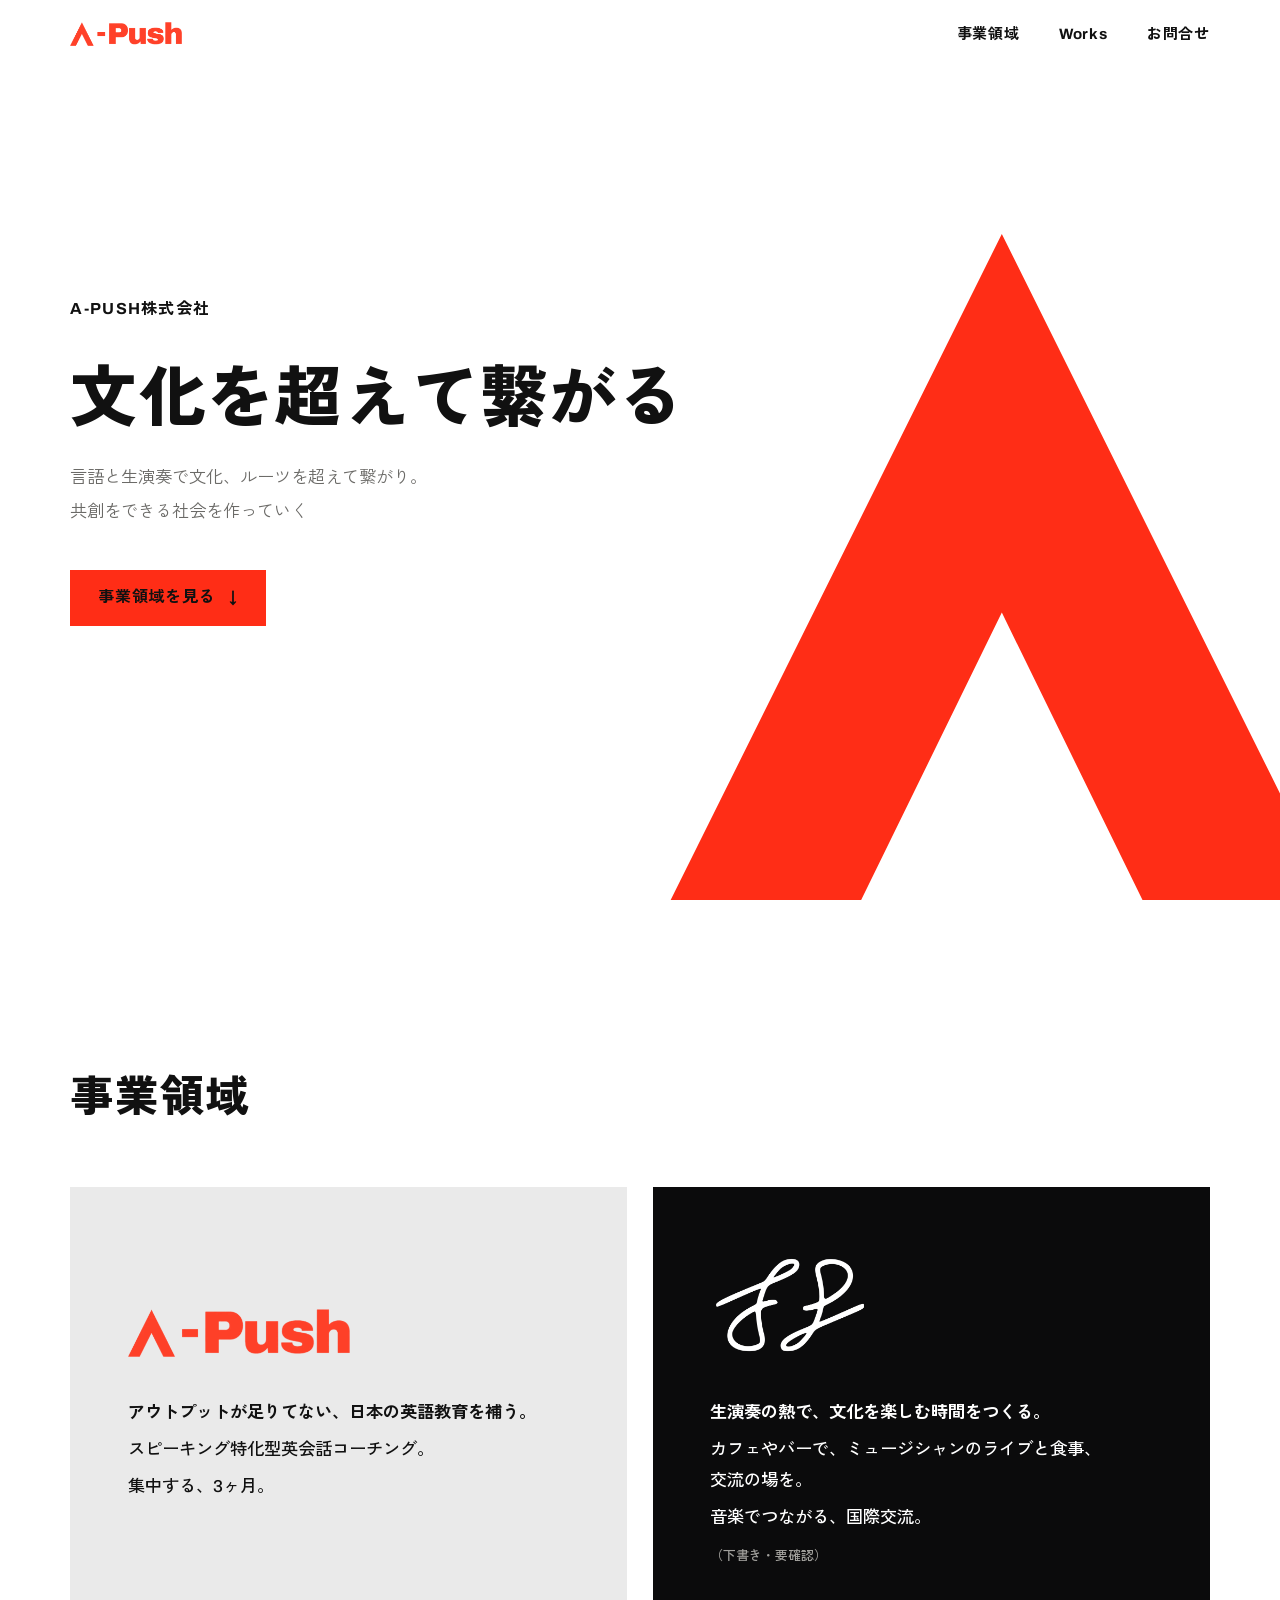
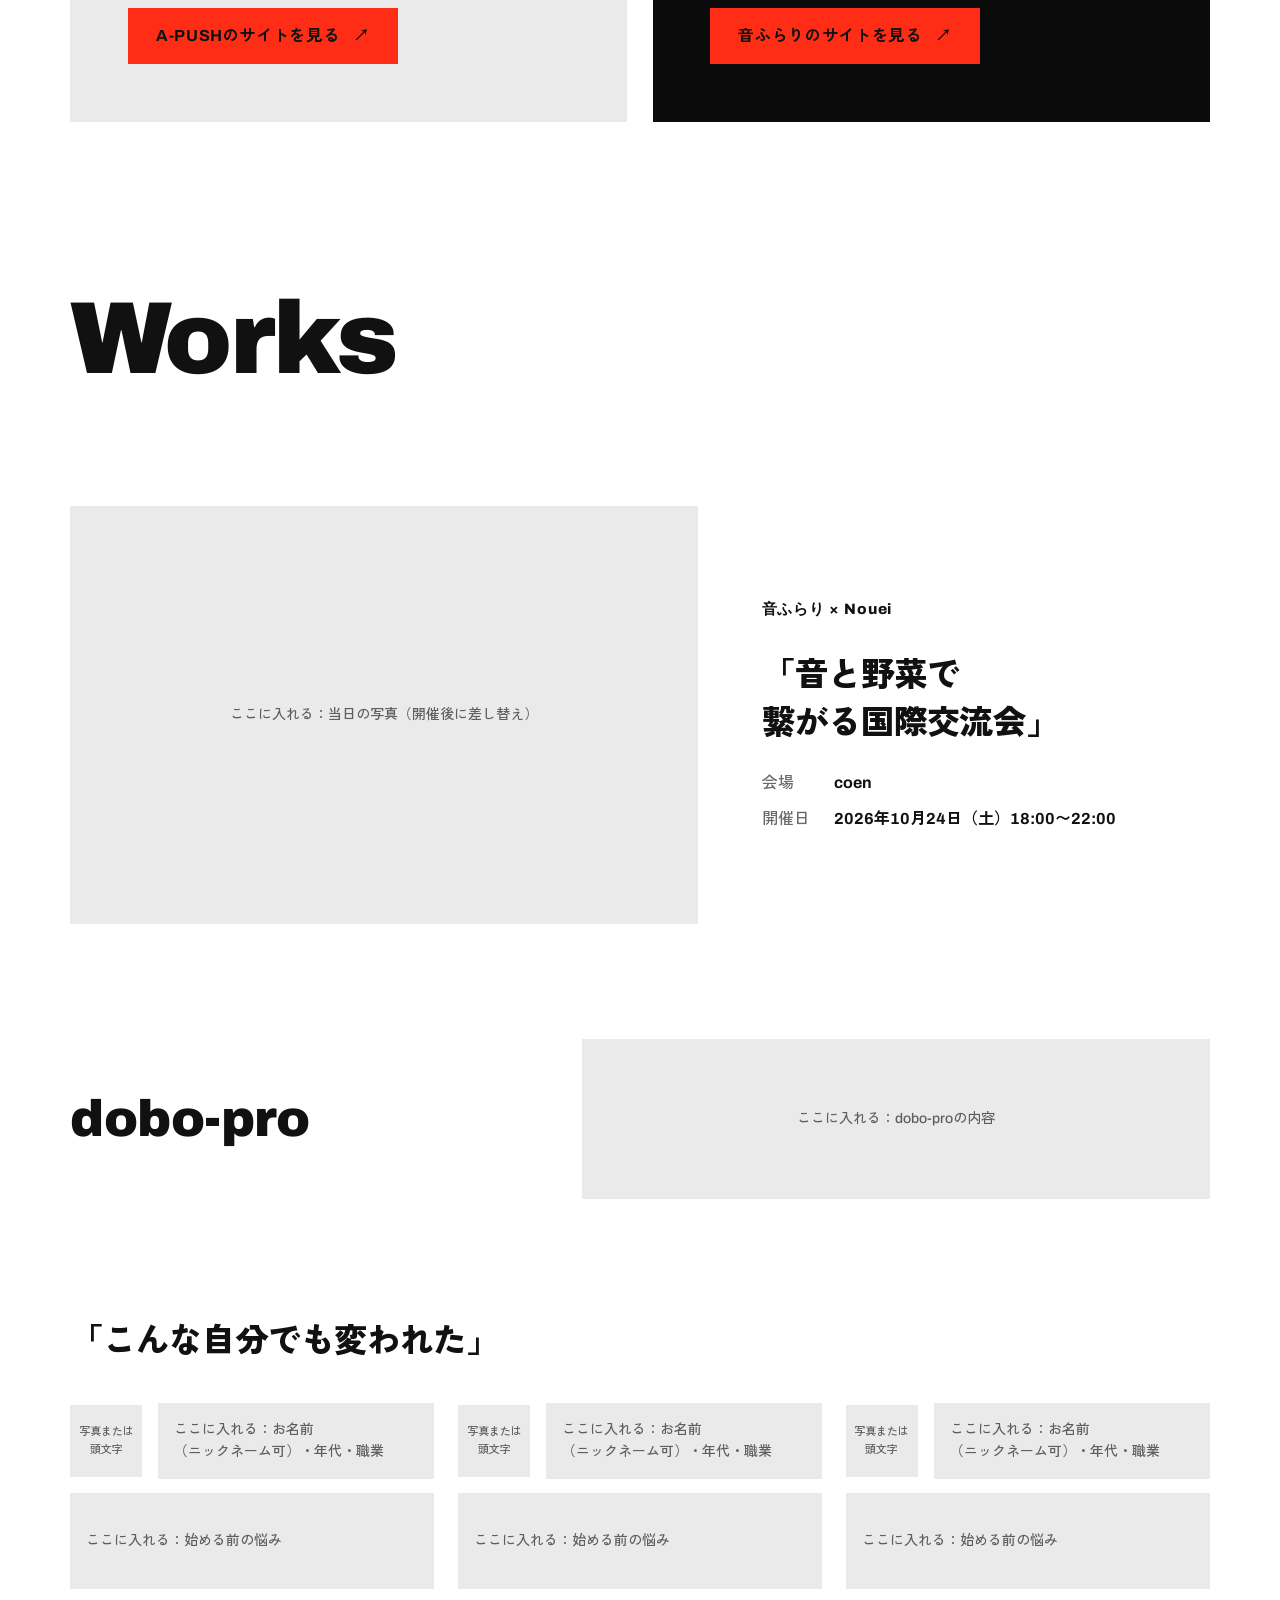
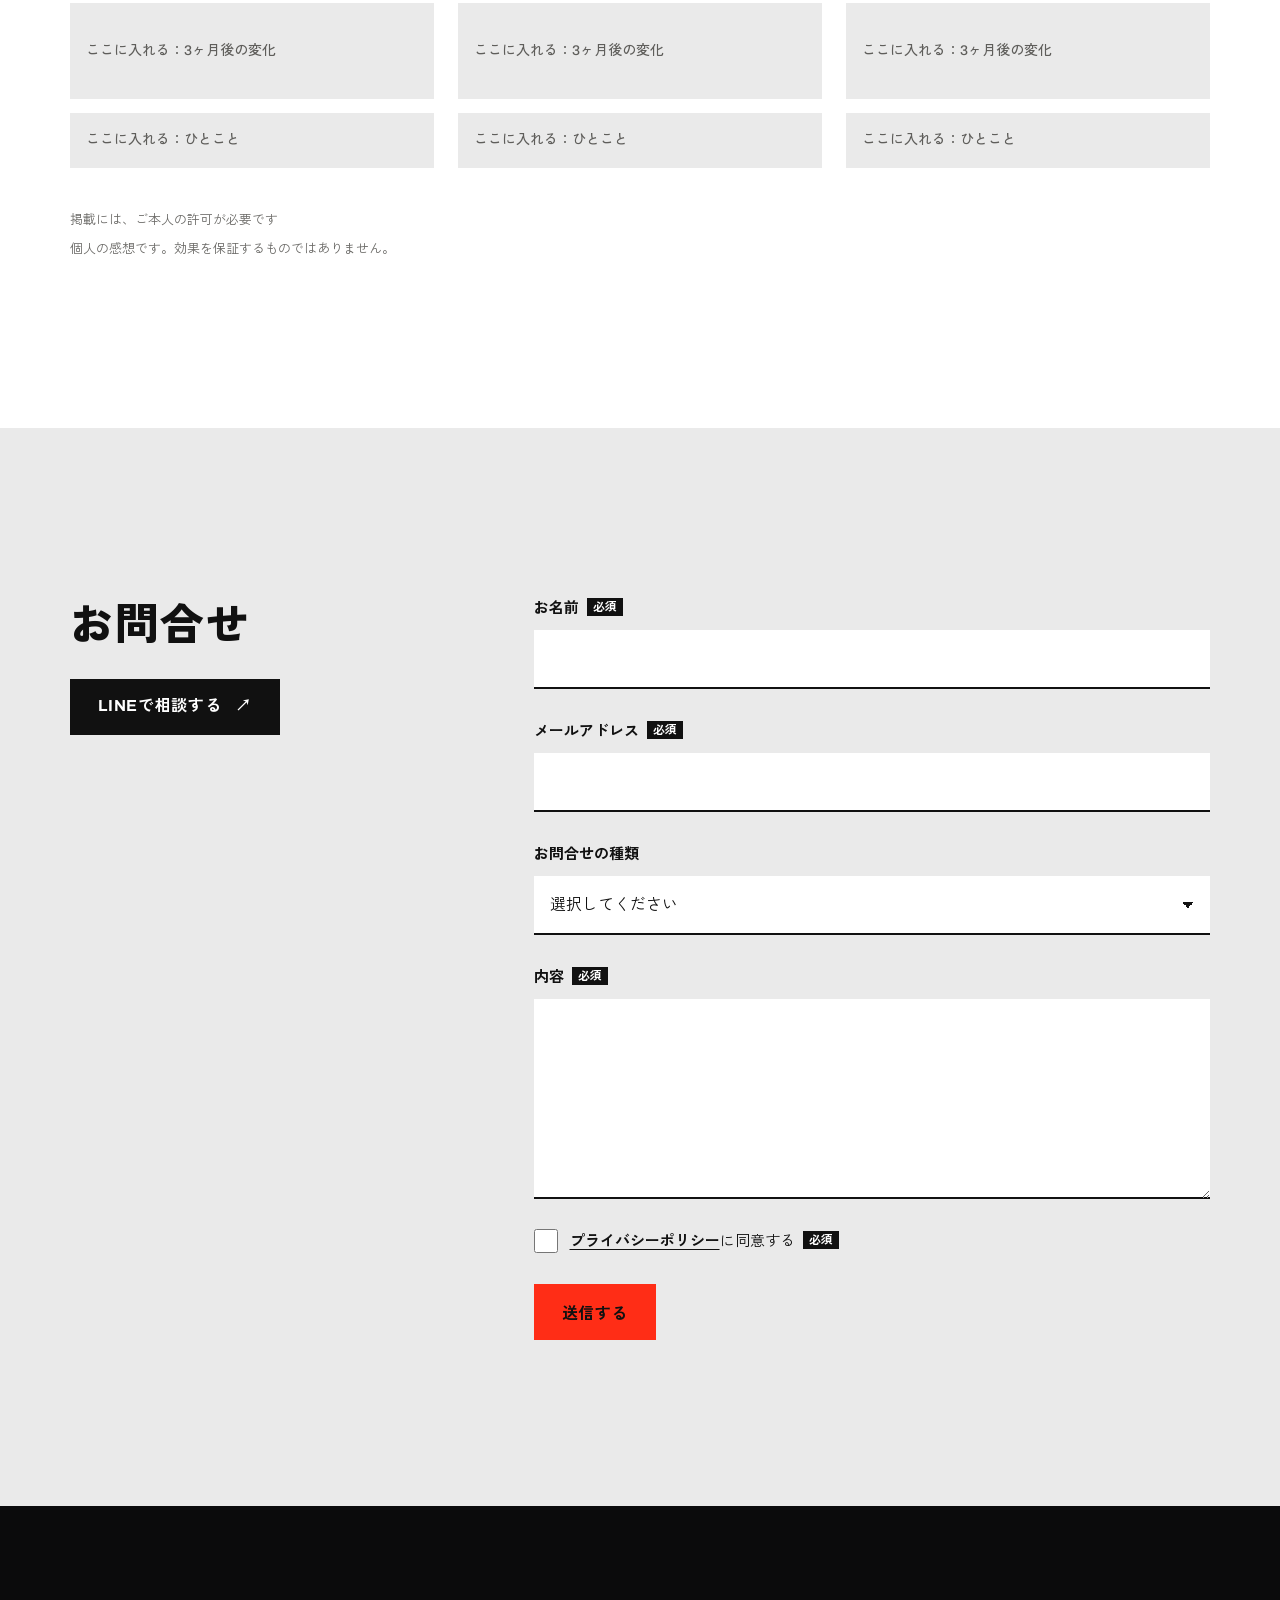
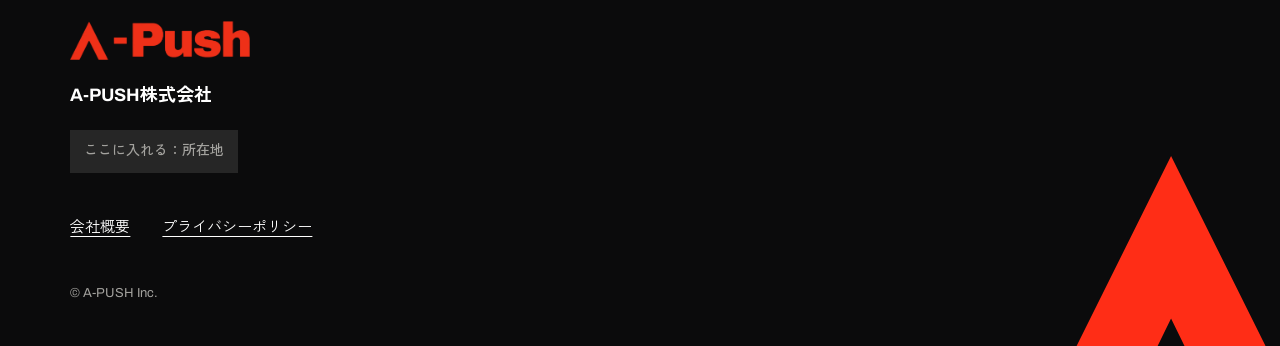
==== index.html @ 16f9ce6a "事業領域を、薄い灰と黒のカード2枚を並べる形に変更 赤地・白文字の版をやめ、白いA-Pushロゴを削除。ロゴ・文章・ボタンの位置を2枚で揃えた。  Co-Authored-By: Claude Opu" ====
<!DOCTYPE html>
<html lang="ja">
<head>
<meta charset="utf-8">
<meta name="viewport" content="width=device-width, initial-scale=1, viewport-fit=cover">
<title>A-PUSH株式会社</title>
<meta name="description" content="A-PUSH株式会社のコーポレートサイト。言語と生演奏で文化、ルーツを超えて繋がり。共創をできる社会を作っていく。スピーキング特化型英会話コーチング「A-PUSH」と「音ふらり」を運営しています。">
<link rel="canonical" href="https://apush.jp/">
<meta property="og:type" content="website">
<meta property="og:url" content="https://apush.jp/">
<meta property="og:site_name" content="A-PUSH株式会社">
<meta property="og:title" content="A-PUSH株式会社 | 文化を超えて繋がる">
<meta property="og:description" content="言語と生演奏で文化、ルーツを超えて繋がり。共創をできる社会を作っていく">
<meta property="og:image" content="https://apush.jp/assets/og-image.png">
<meta property="og:image:width" content="1200">
<meta property="og:image:height" content="630">
<meta property="og:locale" content="ja_JP">
<meta name="twitter:card" content="summary_large_image">
<link rel="icon" href="assets/favicon.svg" type="image/svg+xml">
<script>
const CONFIG = {
  FORM_ENDPOINT: "",               // フォームの送信先。空の間はメールアプリで送る方式に自動で切り替える
  FALLBACK_EMAIL: "english@apush.jp",
  LINE_URL: "https://lin.ee/Wxep7BH",
  PRIVACY_URL: "https://lp.apush.jp/privacy.html",
  COMPANY_URL: "https://lp.apush.jp/company.html",
  SHOW_DRAFT: true,                // true：未確定の枠を表示（確認用）／false：未記入の枠を隠す（公開用）
};

/* 生徒の体験記。name と after を入れると、その枠が実際のカードとして表示される。
   photo は画像のパス（例 "assets/voice-1.jpg"）。無ければ initial（頭文字）を表示する。
   掲載には、ご本人の許可が必要。 */
const TESTIMONIALS = [
  { photo: "", initial: "", name: "", age: "", job: "", before: "", after: "", comment: "" },
  { photo: "", initial: "", name: "", age: "", job: "", before: "", after: "", comment: "" },
  { photo: "", initial: "", name: "", age: "", job: "", before: "", after: "", comment: "" },
];

/* SHOW_DRAFT を最初の描画より前に反映する */
document.documentElement.dataset.showDraft = String(CONFIG.SHOW_DRAFT);
</script>
<link rel="preconnect" href="https://fonts.googleapis.com">
<link rel="preconnect" href="https://fonts.gstatic.com" crossorigin>
<link rel="stylesheet" href="https://fonts.googleapis.com/css2?family=Archivo:wght@500;700;800;900&family=Zen+Kaku+Gothic+New:wght@400;500;700;900&display=swap">
<style>
/* 幾何学的な赤：白と黒が主役、赤は強調だけ。面だけで構成（影・グラデーション・縁取りなし）。角はすべて直角 */
:root {
  --red: #FF2D16;
  --ink: #111111;
  --ink-deep: #0B0B0C;
  --paper: #FFFFFF;
  --mist: #EAEAEA;
  --muted: #6B6A67;        /* 白・薄い灰の地の本文 */
  --muted-large: #787774;  /* 24px以上と飾りだけ */
  --muted-on-mist: #5F5E5B; /* 薄い灰の地の上の灰（#6B6A67 は 4.4996:1 で基準未満のため） */
  --muted-dark: #A3A29E;   /* 黒地の本文の灰 */
  --panel-dark: #262626;   /* 黒地の上の未確定枠 */
  --error: #C4200C;        /* エラー文字（赤系、白地・薄い灰の地で4.5:1以上） */
  --font-latin: "Archivo", "Helvetica Neue", Arial, sans-serif;
  --font-ja: "Zen Kaku Gothic New", "Hiragino Sans", "Yu Gothic", sans-serif;
  --font: "Archivo", "Zen Kaku Gothic New", "Hiragino Sans", "Yu Gothic", sans-serif;
  --gutter: clamp(20px, 5.5vw, 80px);
  --nav-h: 68px;
  --section-y: clamp(96px, 13vw, 176px);
  color-scheme: light;
}
*, *::before, *::after { box-sizing: border-box; }
html { scroll-behavior: smooth; scroll-padding-top: var(--nav-h); }
@media (prefers-reduced-motion: reduce) { html { scroll-behavior: auto; } }
body {
  margin: 0;
  background: var(--paper);
  color: var(--ink);
  font-family: var(--font);
  font-size: 17px;
  line-height: 1.9;
  -webkit-font-smoothing: antialiased;
  overflow-x: clip;
  word-break: auto-phrase; /* 日本語を文節で改行（対応ブラウザのみ） */
}
img { max-width: 100%; height: auto; display: block; }
[hidden] { display: none !important; }
a { color: inherit; }
h1, h2, h3, p, ul, dl, dd, figure { margin: 0; }
:focus-visible { outline: 3px solid var(--ink); outline-offset: 3px; }
.on-dark :focus-visible { outline-color: var(--paper); }
.skip { position: absolute; left: -9999px; top: 0; }
.skip:focus { left: 16px; top: 16px; z-index: 100; background: var(--paper); padding: 8px 14px; }
.nw { display: inline-block; }
.sr-only { position: absolute; width: 1px; height: 1px; overflow: hidden; clip: rect(0 0 0 0); white-space: nowrap; }

/* 未確定の枠 */
.ph {
  display: flex; align-items: center; justify-content: center; text-align: center;
  background: var(--mist); color: var(--muted-on-mist);
  font-size: 14px; font-weight: 500; line-height: 1.6; padding: 16px;
}
.draft-note { font-size: 13px; font-weight: 500; color: var(--muted); }
.on-dark .draft-note { color: var(--muted-dark); }
html:not([data-show-draft="true"]) [data-draft="empty"],
html:not([data-show-draft="true"]) .draft-note,
html:not([data-show-draft="true"]) [data-draft-only] { display: none !important; }

/* ボタン */
.btn {
  display: inline-flex; align-items: center; gap: 14px;
  min-height: 56px; padding: 0 28px;
  background: var(--red); color: var(--ink);
  font-family: var(--font); font-weight: 700; font-size: 16px; letter-spacing: .04em;
  text-decoration: none; white-space: nowrap;
  border: 0; border-radius: 0; cursor: pointer;
  transition: transform .2s ease;
}
.btn:active { transform: translateY(1px); }
.btn:disabled { cursor: progress; }
.btn--ink { background: var(--ink); color: var(--paper); }
.btn__arrow { font-family: var(--font-latin); font-weight: 800; }

/* ナビ */
.nav {
  position: fixed; inset: 0 0 auto 0; z-index: 50;
  padding-top: env(safe-area-inset-top, 0px);
  background: var(--paper);
}
.nav__inner {
  height: var(--nav-h);
  display: flex; align-items: center; justify-content: space-between;
  padding-inline: var(--gutter);
}
.nav__logo img { width: 112px; }
.nav__links { display: flex; gap: 40px; list-style: none; margin: 0; padding: 0; }
.nav__links a {
  text-decoration: none; font-weight: 700; font-size: 15px; letter-spacing: .04em;
  padding-block: 8px;
}
.nav__links a:hover { text-decoration: underline; text-decoration-thickness: 2px; text-underline-offset: 6px; }
.nav__toggle {
  display: none; width: 48px; height: 48px; margin-right: -12px;
  background: none; border: 0; cursor: pointer; color: var(--ink);
}
.nav__toggle span, .nav__toggle span::before, .nav__toggle span::after {
  display: block; width: 24px; height: 2px; background: currentColor; margin-inline: auto; position: relative;
}
.nav__toggle span::before, .nav__toggle span::after { content: ""; position: absolute; left: 0; }
.nav__toggle span::before { top: -7px; }
.nav__toggle span::after { top: 7px; }
.nav__toggle[aria-expanded="true"] span { background: transparent; }
.nav__toggle[aria-expanded="true"] span::before { top: 0; transform: rotate(45deg); }
.nav__toggle[aria-expanded="true"] span::after { top: 0; transform: rotate(-45deg); }

@media (max-width: 767px) {
  .nav__toggle { display: block; }
  .nav__menu {
    position: fixed; inset: calc(var(--nav-h) + env(safe-area-inset-top, 0px)) 0 auto 0;
    background: var(--paper); padding: 16px var(--gutter) 40px;
  }
  .nav__menu[hidden] { display: none; }
  .nav__links { flex-direction: column; gap: 4px; }
  .nav__links a { display: block; font-size: 22px; padding-block: 12px; }
}
@media (min-width: 768px) { .nav__menu[hidden] { display: block !important; } }

/* Hero */
.hero {
  position: relative; overflow: hidden;
  min-height: 100dvh;
  display: flex; align-items: center;
  padding: calc(var(--nav-h) + 48px) var(--gutter) 96px;
}
.hero__a {
  position: absolute; z-index: 0; fill: var(--red);
  height: min(88dvh, 820px); width: auto;
  right: -9vw; bottom: -14dvh;
}
.hero__body { position: relative; z-index: 1; max-width: 640px; display: grid; gap: 28px; justify-items: start; }
.hero__kicker { font-weight: 700; font-size: 16px; letter-spacing: .08em; }
.hero__title {
  font-family: var(--font-ja); font-weight: 900;
  font-size: clamp(44px, 5.2vw, 76px); line-height: 1.2; letter-spacing: .02em;
  text-wrap: balance;
}
.hero__lead { color: var(--muted); font-size: clamp(16px, 1.35vw, 19px); line-height: 2; max-width: 30em; }
.hero .btn { margin-top: 12px; }

@media (max-width: 767px) {
  .hero { align-items: flex-start; padding-top: calc(var(--nav-h) + 56px); }
  .hero__a { height: 46dvh; max-height: 380px; right: -22vw; bottom: -11dvh; }
  .hero__body { gap: 22px; }
  .hero__title { font-size: 46px; }
  .hero__lead { font-size: 15px; }
}

/* 見出し */
.section-title {
  font-family: var(--font-ja); font-weight: 900;
  font-size: clamp(32px, 3.4vw, 48px); line-height: 1.3; letter-spacing: .02em;
}
.section-title--latin { font-family: var(--font-latin); font-weight: 900; font-size: clamp(56px, 8vw, 120px); line-height: 1; letter-spacing: -.02em; }

/* 事業領域：白と黒の対 */
.business { padding: var(--section-y) var(--gutter) 0; }
.business__head { padding-bottom: clamp(40px, 5vw, 64px); }
/* 2枚のカード：薄い灰（A-PUSH）と黒（音ふらり）の対。ロゴ・文章・ボタンの位置を2枚で揃える */
.business__pair { display: grid; grid-template-columns: 1fr 1fr; gap: clamp(16px, 2vw, 28px); }
.biz {
  display: grid; grid-template-rows: auto 1fr auto; gap: 40px; justify-items: start;
  padding: clamp(40px, 4.5vw, 72px);
  min-height: clamp(480px, 40vw, 600px);
  min-width: 0;
}
.biz--light { background: var(--mist); color: var(--ink); }
.biz--dark { background: var(--ink-deep); color: var(--paper); }
.biz__logo { height: 112px; display: flex; align-items: flex-end; }
.biz__logo img { width: auto; }
.biz--light .biz__logo img { height: 48px; }
.biz--dark .biz__logo img { height: 104px; }
.biz__lines { display: grid; gap: 6px; align-content: start; font-size: clamp(17px, 1.35vw, 20px); line-height: 1.8; font-weight: 500; justify-self: stretch; min-width: 0; }
.biz__lines p:first-child { font-weight: 700; }
.biz__note { margin-top: 6px; }

@media (max-width: 767px) {
  .business__pair { grid-template-columns: 1fr; }
  .biz { min-height: 0; gap: 28px; padding: 36px 24px; }
  .biz__logo { height: auto; }
  .biz--light .biz__logo img { height: 38px; }
  .biz--dark .biz__logo img { height: 80px; }
  .biz__lines { font-size: 16px; }
  .biz .btn { width: 100%; justify-content: space-between; padding-inline: 20px; }
}

/* Works */
.works { padding: var(--section-y) var(--gutter); display: grid; gap: clamp(72px, 9vw, 128px); }
.feature { display: grid; grid-template-columns: 7fr 5fr; gap: clamp(32px, 5vw, 80px); align-items: center; }
.feature__photo { aspect-ratio: 3 / 2; width: 100%; max-width: 100%; }
.feature__body { display: grid; gap: 24px; min-width: 0; }
.feature__label { font-family: var(--font-latin); font-weight: 800; font-size: 15px; letter-spacing: .06em; }
.feature__title { font-family: var(--font-ja); font-weight: 900; font-size: clamp(26px, 2.6vw, 38px); line-height: 1.45; text-wrap: balance; }
.meta { display: grid; grid-template-columns: auto 1fr; gap: 6px 24px; font-size: 16px; }
.meta dt { color: var(--muted); font-weight: 500; }
.meta dd { font-weight: 700; font-variant-numeric: tabular-nums; }
html:not([data-show-draft="true"]) .feature { grid-template-columns: 1fr; }

.strip { display: grid; grid-template-columns: 5fr 7fr; gap: clamp(24px, 5vw, 80px); align-items: center; }
.strip__title { font-family: var(--font-latin); font-weight: 900; font-size: clamp(32px, 4vw, 56px); line-height: 1; letter-spacing: -.01em; }
.strip .ph { min-height: 160px; }

.voices { display: grid; gap: 40px; }
.voices__title { font-family: var(--font-ja); font-weight: 900; font-size: clamp(26px, 2.6vw, 38px); line-height: 1.45; }
.voices__grid { display: grid; grid-template-columns: repeat(3, minmax(0, 1fr)); gap: 24px; }
.voice { display: grid; gap: 14px; align-content: start; min-width: 0; }
.voice--real { background: var(--mist); padding: 28px; gap: 18px; }
.voice__who { display: flex; gap: 16px; align-items: center; }
.voice__photo { width: 72px; height: 72px; flex: none; object-fit: cover; }
.voice__initial {
  width: 72px; height: 72px; flex: none; display: grid; place-items: center;
  background: var(--ink); color: var(--paper); font-family: var(--font-latin); font-weight: 900; font-size: 28px;
}
.voice__name { font-weight: 700; line-height: 1.5; }
.voice__meta { font-size: 14px; color: var(--muted-on-mist); }
.voice__h { font-size: 14px; font-weight: 700; }
.voice__p { font-size: 16px; line-height: 1.8; }
.voice__comment { font-weight: 700; font-size: 18px; line-height: 1.7; }
.voice .ph--photo { width: 72px; height: 72px; flex: none; padding: 6px; font-size: 11px; }
.voice .ph--row { justify-content: flex-start; text-align: left; flex: 1; }
.voice .ph--tall { min-height: 96px; }
.voices__notes { display: grid; gap: 4px; font-size: 13px; color: var(--muted); }

@media (max-width: 1023px) {
  .voices__grid { grid-template-columns: 1fr; max-width: 560px; }
}
@media (max-width: 767px) {
  .feature, .strip { grid-template-columns: 1fr; }
  .strip .ph { min-height: 120px; }
}

/* お問合せ */
.contact {
  background: var(--mist);
  padding: var(--section-y) var(--gutter);
  display: grid; grid-template-columns: 4fr 7fr; gap: clamp(40px, 6vw, 112px); align-items: start;
}
.contact__side { display: grid; gap: 28px; justify-items: start; }
.contact__main { min-width: 0; }
.form { display: grid; gap: 28px; max-width: 720px; min-width: 0; }
.field { display: grid; gap: 8px; }
.field > label { font-weight: 700; font-size: 15px; }
.req { font-size: 12px; font-weight: 700; margin-left: 8px; padding: 2px 6px; background: var(--ink); color: var(--paper); vertical-align: 2px; }
.input {
  width: 100%; min-height: 56px; padding: 14px 16px;
  font: inherit; font-size: 16px; color: var(--ink);
  background: var(--paper); border: 0; border-radius: 0;
  box-shadow: inset 0 -2px 0 var(--ink); /* 入力欄の下端の線。入力欄の範囲を3:1以上で示すため */
  appearance: none;
}
textarea.input { min-height: 200px; resize: vertical; line-height: 1.8; }
select.input {
  background-image: linear-gradient(45deg, transparent 50%, var(--ink) 50%), linear-gradient(135deg, var(--ink) 50%, transparent 50%);
  background-position: calc(100% - 22px) 50%, calc(100% - 16px) 50%;
  background-size: 6px 6px; background-repeat: no-repeat; padding-right: 44px;
}
.input:focus-visible { outline: 3px solid var(--ink); outline-offset: 2px; }
.input[aria-invalid="true"] { box-shadow: inset 0 -3px 0 var(--error); }
.err { color: var(--error); font-size: 14px; font-weight: 700; }
.err:empty { display: none; }
.check { display: flex; gap: 12px; align-items: flex-start; font-size: 15px; }
.check input { width: 24px; height: 24px; margin: 2px 0 0; accent-color: var(--ink); flex: none; }
.check a { font-weight: 700; text-underline-offset: 3px; }
.form__actions { display: flex; flex-wrap: wrap; gap: 16px; align-items: center; }
.form-status { font-size: 15px; font-weight: 700; }
.done { background: var(--paper); padding: clamp(28px, 4vw, 48px); display: grid; gap: 14px; }
.done__title { font-family: var(--font-ja); font-weight: 900; font-size: 26px; line-height: 1.4; }
.done p { font-size: 16px; }
.done__mail { font-weight: 700; user-select: all; overflow-wrap: anywhere; }

@media (max-width: 767px) {
  .contact { grid-template-columns: 1fr; }
  .form .btn { width: 100%; justify-content: center; }
}

/* フッター */
.footer {
  position: relative; overflow: hidden;
  background: var(--ink-deep); color: var(--paper);
  padding: clamp(72px, 9vw, 120px) var(--gutter) 40px;
  display: grid; gap: 40px;
}
.footer__a { position: absolute; fill: var(--red); height: 340px; width: auto; right: -60px; bottom: -150px; }
.footer__brand { display: grid; gap: 18px; justify-items: start; position: relative; }
.footer__brand img { width: 180px; }
.footer__name { font-weight: 700; font-size: 18px; }
.footer__addr .ph { background: var(--panel-dark); color: var(--muted-dark); display: inline-flex; padding: 10px 14px; }
.footer__links { display: flex; flex-wrap: wrap; gap: 8px 32px; list-style: none; padding: 0; margin: 0; position: relative; font-size: 15px; }
.footer__links a { text-underline-offset: 4px; }
.footer__copy { color: var(--muted-dark); font-size: 13px; font-family: var(--font-latin); position: relative; }
@media (max-width: 767px) { .footer__a { height: 220px; right: -50px; bottom: -90px; } }

/* スクロールで出る（読み込み時に画面外のものだけ。reduced-motion では動かさない） */
@media (prefers-reduced-motion: no-preference) {
  .reveal { transition: opacity .7s ease, transform .7s cubic-bezier(.16, 1, .3, 1); }
  .reveal.is-waiting { opacity: 0; transform: translateY(24px); }
}
</style>
</head>
<body>
<a class="skip" href="#main">本文へ移動</a>

<header class="nav">
  <div class="nav__inner">
    <a class="nav__logo" href="#top" aria-label="A-PUSH株式会社 トップへ"><img src="assets/apush-logo.png" alt="A-Push" width="862" height="186"></a>
    <button class="nav__toggle" type="button" aria-expanded="false" aria-controls="nav-menu" aria-label="メニューを開く"><span></span></button>
    <nav class="nav__menu" id="nav-menu" aria-label="メイン">
      <ul class="nav__links">
        <li><a href="#business">事業領域</a></li>
        <li><a href="#works">Works</a></li>
        <li><a href="#contact">お問合せ</a></li>
      </ul>
    </nav>
  </div>
</header>

<main id="main">
  <!-- 1. Hero -->
  <section class="hero" id="top" aria-labelledby="hero-title">
    <svg class="hero__a" viewBox="0 0 181 182" aria-hidden="true" focusable="false"><polygon points="0,182 90.5,0 181,182 137,182 90.5,87 44,182"/></svg>
    <div class="hero__body">
      <p class="hero__kicker">A-PUSH株式会社</p>
      <h1 class="hero__title" id="hero-title"><span class="nw">文化を超えて</span><span class="nw">繋がる</span></h1>
      <p class="hero__lead"><span class="nw">言語と生演奏で文化、ルーツを超えて繋がり。</span><span class="nw">共創をできる社会を作っていく</span></p>
      <a class="btn" href="#business">事業領域を見る<span class="btn__arrow" aria-hidden="true">↓</span></a>
    </div>
  </section>

  <!-- 2. 事業領域 -->
  <section class="business" id="business" aria-labelledby="business-title">
    <div class="business__head reveal">
      <h2 class="section-title" id="business-title">事業領域</h2>
    </div>
    <div class="business__pair">
      <article class="biz biz--light" aria-labelledby="biz-apush">
        <h3 class="biz__logo" id="biz-apush"><img src="assets/apush-logo.png" alt="A-PUSH" width="862" height="186"></h3>
        <div class="biz__lines">
          <p>アウトプットが足りてない、日本の英語教育を補う。</p>
          <p>スピーキング特化型英会話コーチング。</p>
          <p>集中する、3ヶ月。</p>
        </div>
        <a class="btn" href="https://lp.apush.jp/" target="_blank" rel="noopener">A-PUSHのサイトを見る<span class="btn__arrow" aria-hidden="true">↗</span><span class="sr-only">（新しいタブで開く）</span></a>
      </article>
      <article class="biz biz--dark on-dark" aria-labelledby="biz-oto">
        <h3 class="biz__logo" id="biz-oto"><img src="assets/otofurari-mark.png" alt="音ふらり" width="1200" height="783"></h3>
        <!-- 説明3行は未確定（下書き）。確定したら下の3行を差し替え、draft-note の行を消す -->
        <div class="biz__lines" data-draft="filled">
          <p>生演奏の熱で、文化を楽しむ時間をつくる。</p>
          <p>カフェやバーで、ミュージシャンのライブと食事、交流の場を。</p>
          <p>音楽でつながる、国際交流。</p>
          <p class="draft-note biz__note">（下書き・要確認）</p>
        </div>
        <a class="btn" href="https://otofurari.apush.jp/" target="_blank" rel="noopener">音ふらりのサイトを見る<span class="btn__arrow" aria-hidden="true">↗</span><span class="sr-only">（新しいタブで開く）</span></a>
      </article>
    </div>
  </section>

  <!-- 3. Works -->
  <section class="works" id="works" aria-labelledby="works-title">
    <h2 class="section-title section-title--latin reveal" id="works-title">Works</h2>

    <!-- 3-1. 音ふらり × Nouei -->
    <article class="feature reveal" aria-labelledby="work-nouei">
      <div class="feature__photo ph" data-draft="empty">ここに入れる：当日の写真（開催後に差し替え）</div>
      <div class="feature__body">
        <p class="feature__label">音ふらり × Nouei</p>
        <h3 class="feature__title" id="work-nouei"><span class="nw">「音と野菜で</span><span class="nw">繋がる国際交流会」</span></h3>
        <dl class="meta">
          <dt>会場</dt><dd>coen</dd>
          <dt>開催日</dt><dd><time datetime="2026-10-24T18:00">2026年10月24日（土）18:00〜22:00</time></dd>
        </dl>
      </div>
    </article>

    <!-- 3-2. dobo-pro（内容は未確定） -->
    <article class="strip reveal" aria-labelledby="work-dobo" data-draft="empty">
      <h3 class="strip__title" id="work-dobo">dobo-pro</h3>
      <div class="ph">ここに入れる：dobo-proの内容</div>
    </article>

    <!-- 3-3. 生徒の体験記（中身は head の TESTIMONIALS 配列から） -->
    <section class="voices reveal" id="voices" aria-labelledby="voices-title">
      <h3 class="voices__title" id="voices-title"><span class="nw">「こんな自分でも</span><span class="nw">変われた」</span></h3>
      <div class="voices__grid" id="voices-grid"></div>
      <div class="voices__notes">
        <p data-draft-only>掲載には、ご本人の許可が必要です</p>
        <p id="voices-disclaimer">個人の感想です。効果を保証するものではありません。</p>
      </div>
    </section>
  </section>

  <!-- 4. お問合せ -->
  <section class="contact" id="contact" aria-labelledby="contact-title">
    <div class="contact__side reveal">
      <h2 class="section-title" id="contact-title">お問合せ</h2>
      <a class="btn btn--ink" href="https://lin.ee/Wxep7BH" data-config-href="LINE_URL" target="_blank" rel="noopener">LINEで相談する<span class="btn__arrow" aria-hidden="true">↗</span><span class="sr-only">（新しいタブで開く）</span></a>
    </div>

    <div class="contact__main reveal">
      <form class="form" id="contact-form" novalidate>
        <div class="field">
          <label for="f-name">お名前<span class="req">必須</span></label>
          <input class="input" id="f-name" name="name" type="text" autocomplete="name" required aria-describedby="f-name-err">
          <p class="err" id="f-name-err"></p>
        </div>
        <div class="field">
          <label for="f-email">メールアドレス<span class="req">必須</span></label>
          <input class="input" id="f-email" name="email" type="email" autocomplete="email" inputmode="email" required aria-describedby="f-email-err">
          <p class="err" id="f-email-err"></p>
        </div>
        <div class="field">
          <label for="f-type">お問合せの種類</label>
          <select class="input" id="f-type" name="type">
            <option value="">選択してください</option>
            <option>英会話コーチングについて</option>
            <option>音ふらり・イベントについて</option>
            <option>取材・協業について</option>
            <option>その他</option>
          </select>
        </div>
        <div class="field">
          <label for="f-message">内容<span class="req">必須</span></label>
          <textarea class="input" id="f-message" name="message" required aria-describedby="f-message-err"></textarea>
          <p class="err" id="f-message-err"></p>
        </div>
        <div class="field">
          <div class="check">
            <input id="f-agree" name="agree" type="checkbox" required aria-describedby="f-agree-err">
            <label for="f-agree"><a href="https://lp.apush.jp/privacy.html" data-config-href="PRIVACY_URL" target="_blank" rel="noopener">プライバシーポリシー</a>に同意する<span class="req">必須</span></label>
          </div>
          <p class="err" id="f-agree-err"></p>
        </div>
        <div class="form__actions">
          <button class="btn" type="submit" id="f-submit">送信する</button>
          <p class="form-status" id="form-status" role="status" aria-live="polite"></p>
        </div>
      </form>

      <div class="done" id="form-done" tabindex="-1" hidden>
        <p class="done__title" id="done-title"></p>
        <p id="done-text"></p>
        <p id="done-fallback">メールアプリが開かない場合は、<span class="done__mail" id="done-mail">english@apush.jp</span> へ直接お送りください。</p>
      </div>
    </div>
  </section>
</main>

<footer class="footer on-dark">
  <svg class="footer__a" viewBox="0 0 181 182" aria-hidden="true" focusable="false"><polygon points="0,182 90.5,0 181,182 137,182 90.5,87 44,182"/></svg>
  <div class="footer__brand">
    <img src="assets/apush-logo.png" alt="A-Push" width="862" height="186" loading="lazy">
    <p class="footer__name">A-PUSH株式会社</p>
    <p class="footer__addr" data-draft="empty"><span class="ph">ここに入れる：所在地</span></p>
  </div>
  <ul class="footer__links">
    <li><a href="https://lp.apush.jp/company.html" data-config-href="COMPANY_URL" target="_blank" rel="noopener">会社概要</a></li>
    <li><a href="https://lp.apush.jp/privacy.html" data-config-href="PRIVACY_URL" target="_blank" rel="noopener">プライバシーポリシー</a></li>
  </ul>
  <p class="footer__copy">© A-PUSH Inc.</p>
</footer>

<script>
(() => {
  /* 設定のリンクを反映 */
  document.querySelectorAll("[data-config-href]").forEach((a) => {
    const url = CONFIG[a.dataset.configHref];
    if (url) a.href = url;
  });
  document.getElementById("done-mail").textContent = CONFIG.FALLBACK_EMAIL;

  /* ナビ（スマホはハンバーガー、Escで閉じる） */
  const toggle = document.querySelector(".nav__toggle");
  const menu = document.getElementById("nav-menu");
  const mq = matchMedia("(max-width: 767px)");
  const setOpen = (open) => {
    toggle.setAttribute("aria-expanded", String(open));
    toggle.setAttribute("aria-label", open ? "メニューを閉じる" : "メニューを開く");
    menu.hidden = !open;
  };
  if (mq.matches) setOpen(false);
  mq.addEventListener("change", () => setOpen(false));
  toggle.addEventListener("click", () => setOpen(menu.hidden));
  menu.addEventListener("click", (e) => { if (e.target.closest("a") && mq.matches) setOpen(false); });
  document.addEventListener("keydown", (e) => {
    if (e.key === "Escape" && mq.matches && !menu.hidden) { setOpen(false); toggle.focus(); }
  });

  /* 生徒の体験記 */
  const grid = document.getElementById("voices-grid");
  const el = (tag, cls, text) => {
    const n = document.createElement(tag);
    if (cls) n.className = cls;
    if (text) n.textContent = text;
    return n;
  };
  const isFilled = (t) => Boolean(t.name && t.after);
  let realCount = 0;
  TESTIMONIALS.forEach((t) => {
    if (isFilled(t)) {
      realCount++;
      const card = el("article", "voice voice--real");
      const who = el("div", "voice__who");
      if (t.photo) {
        const img = el("img", "voice__photo");
        img.src = t.photo; img.alt = ""; img.width = 72; img.height = 72; img.loading = "lazy";
        who.append(img);
      } else {
        const ini = el("span", "voice__initial", t.initial || t.name.slice(0, 1));
        ini.setAttribute("aria-hidden", "true");
        who.append(ini);
      }
      const id = el("div");
      id.append(el("p", "voice__name", t.name), el("p", "voice__meta", [t.age, t.job].filter(Boolean).join("・")));
      who.append(id);
      card.append(who);
      if (t.before) card.append(el("p", "voice__h", "始める前の悩み"), el("p", "voice__p", t.before));
      card.append(el("p", "voice__h", "3ヶ月後の変化"), el("p", "voice__p", t.after));
      if (t.comment) card.append(el("p", "voice__comment", "“" + t.comment + "”"));
      grid.append(card);
    } else if (CONFIG.SHOW_DRAFT) {
      const card = el("article", "voice");
      card.dataset.draft = "empty";
      card.setAttribute("aria-label", "体験記（未記入）");
      const who = el("div", "voice__who");
      who.append(el("div", "ph ph--photo", "写真または頭文字"), el("div", "ph ph--row", "ここに入れる：お名前（ニックネーム可）・年代・職業"));
      card.append(who,
        el("div", "ph ph--row ph--tall", "ここに入れる：始める前の悩み"),
        el("div", "ph ph--row ph--tall", "ここに入れる：3ヶ月後の変化"),
        el("div", "ph ph--row", "ここに入れる：ひとこと"));
      grid.append(card);
    }
  });
  /* 注記は、体験記が1件でも表示される時は常に出す（確認用の表示でも出す） */
  document.getElementById("voices-disclaimer").hidden = !(realCount > 0 || CONFIG.SHOW_DRAFT);
  /* 公開用で体験記が0件なら、この枠ごと隠す */
  document.getElementById("voices").hidden = realCount === 0 && !CONFIG.SHOW_DRAFT;

  /* お問合せフォーム */
  const form = document.getElementById("contact-form");
  const status = document.getElementById("form-status");
  const submitBtn = document.getElementById("f-submit");
  const fields = {
    name: { input: form.elements.name, check: (v) => v.trim() ? "" : "お名前を入力してください。" },
    email: {
      input: form.elements.email,
      check: (v) => !v.trim() ? "メールアドレスを入力してください。"
        : /^[^\s@]+@[^\s@]+\.[^\s@]+$/.test(v.trim()) ? "" : "メールアドレスの形式が正しくありません（例：name@example.com）。",
    },
    message: { input: form.elements.message, check: (v) => v.trim() ? "" : "お問合せ内容を入力してください。" },
    agree: { input: form.elements.agree, check: (_, i) => i.checked ? "" : "プライバシーポリシーへの同意が必要です。" },
  };
  const validate = (key) => {
    const { input, check } = fields[key];
    const msg = check(input.value, input);
    document.getElementById(input.id + "-err").textContent = msg;
    input.setAttribute("aria-invalid", msg ? "true" : "false");
    return !msg;
  };
  /* 一度エラーになった項目は、直した時点でエラーを消す */
  Object.keys(fields).forEach((key) => {
    const input = fields[key].input;
    input.addEventListener(input.type === "checkbox" ? "change" : "input", () => {
      if (input.getAttribute("aria-invalid") === "true") validate(key);
    });
  });
  const showDone = (title, text, showFallback) => {
    document.getElementById("done-title").textContent = title;
    document.getElementById("done-text").textContent = text;
    document.getElementById("done-fallback").hidden = !showFallback;
    form.hidden = true;
    const done = document.getElementById("form-done");
    done.hidden = false;
    done.focus();
  };
  form.addEventListener("submit", async (e) => {
    e.preventDefault();
    const bad = Object.keys(fields).filter((k) => !validate(k));
    if (bad.length) {
      status.textContent = "入力内容を確認してください（" + bad.length + "件）。";
      fields[bad[0]].input.focus();
      return;
    }
    status.textContent = "";
    const data = {
      name: form.elements.name.value.trim(),
      email: form.elements.email.value.trim(),
      type: form.elements.type.value || "未選択",
      message: form.elements.message.value.trim(),
    };
    if (!CONFIG.FORM_ENDPOINT) {
      const subject = "【お問合せ】" + data.type;
      const body = "お名前：" + data.name + "\nメールアドレス：" + data.email + "\nお問合せの種類：" + data.type + "\n\n" + data.message + "\n";
      location.href = "mailto:" + CONFIG.FALLBACK_EMAIL + "?subject=" + encodeURIComponent(subject) + "&body=" + encodeURIComponent(body);
      showDone("メールアプリを開きました", "入力内容を入れたメールを作成しました。メールアプリで送信を完了してください。", true);
      return;
    }
    submitBtn.disabled = true;
    status.textContent = "送信しています…";
    try {
      const res = await fetch(CONFIG.FORM_ENDPOINT, {
        method: "POST",
        headers: { "Content-Type": "application/json", Accept: "application/json" },
        body: JSON.stringify(data),
      });
      if (!res.ok) throw new Error(String(res.status));
      status.textContent = "";
      showDone("送信しました", "お問合せありがとうございます。内容を確認のうえ、ご連絡いたします。", false);
    } catch {
      status.textContent = "送信できませんでした。時間をおいてもう一度お試しいただくか、" + CONFIG.FALLBACK_EMAIL + " へ直接お送りください。";
    } finally {
      submitBtn.disabled = false;
    }
  });

  /* スクロールでふわっと出る（読み込み時に画面外のものだけ） */
  if ("IntersectionObserver" in window && !matchMedia("(prefers-reduced-motion: reduce)").matches) {
    const io = new IntersectionObserver((entries) => {
      entries.forEach((en) => {
        if (en.isIntersecting) { en.target.classList.remove("is-waiting"); io.unobserve(en.target); }
      });
    }, { rootMargin: "0px 0px -10% 0px" });
    document.querySelectorAll(".reveal").forEach((n) => {
      if (n.getBoundingClientRect().top > innerHeight) { n.classList.add("is-waiting"); io.observe(n); }
    });
  }
})();
</script>
</body>
</html>
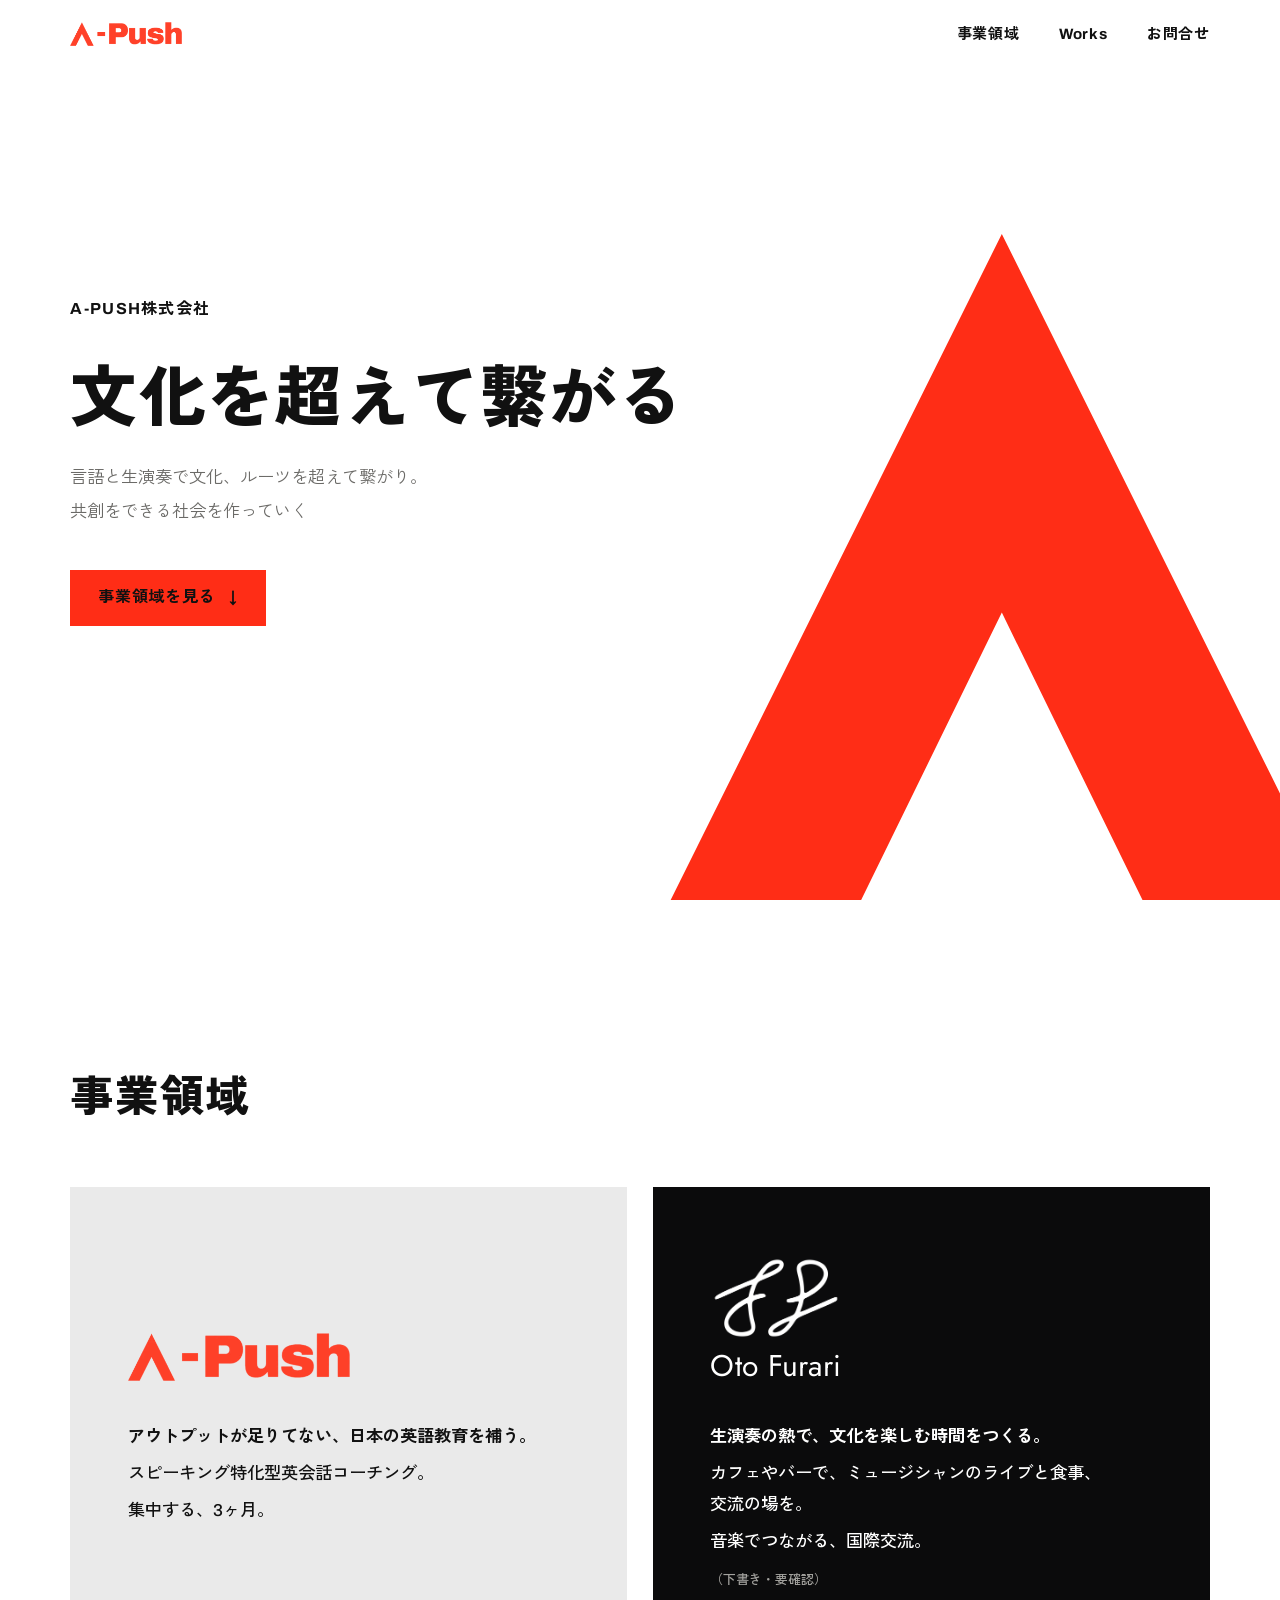
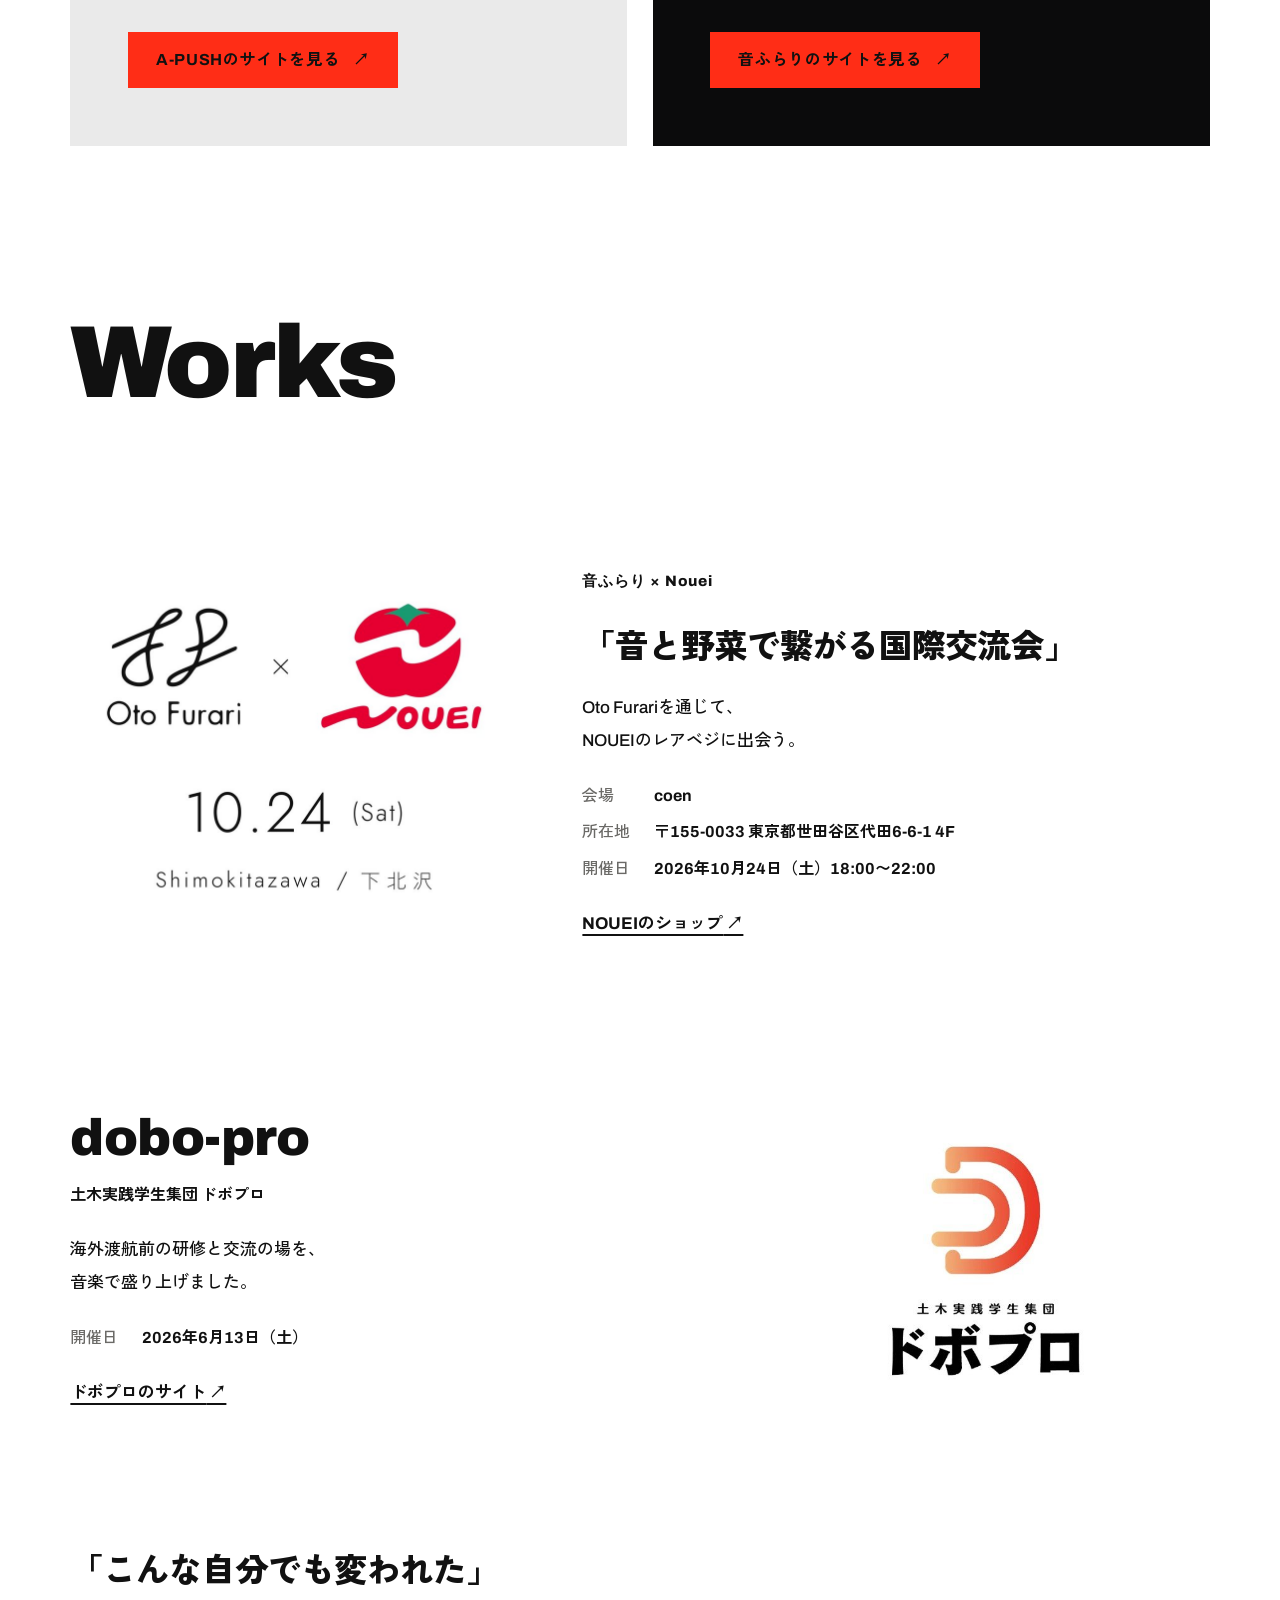
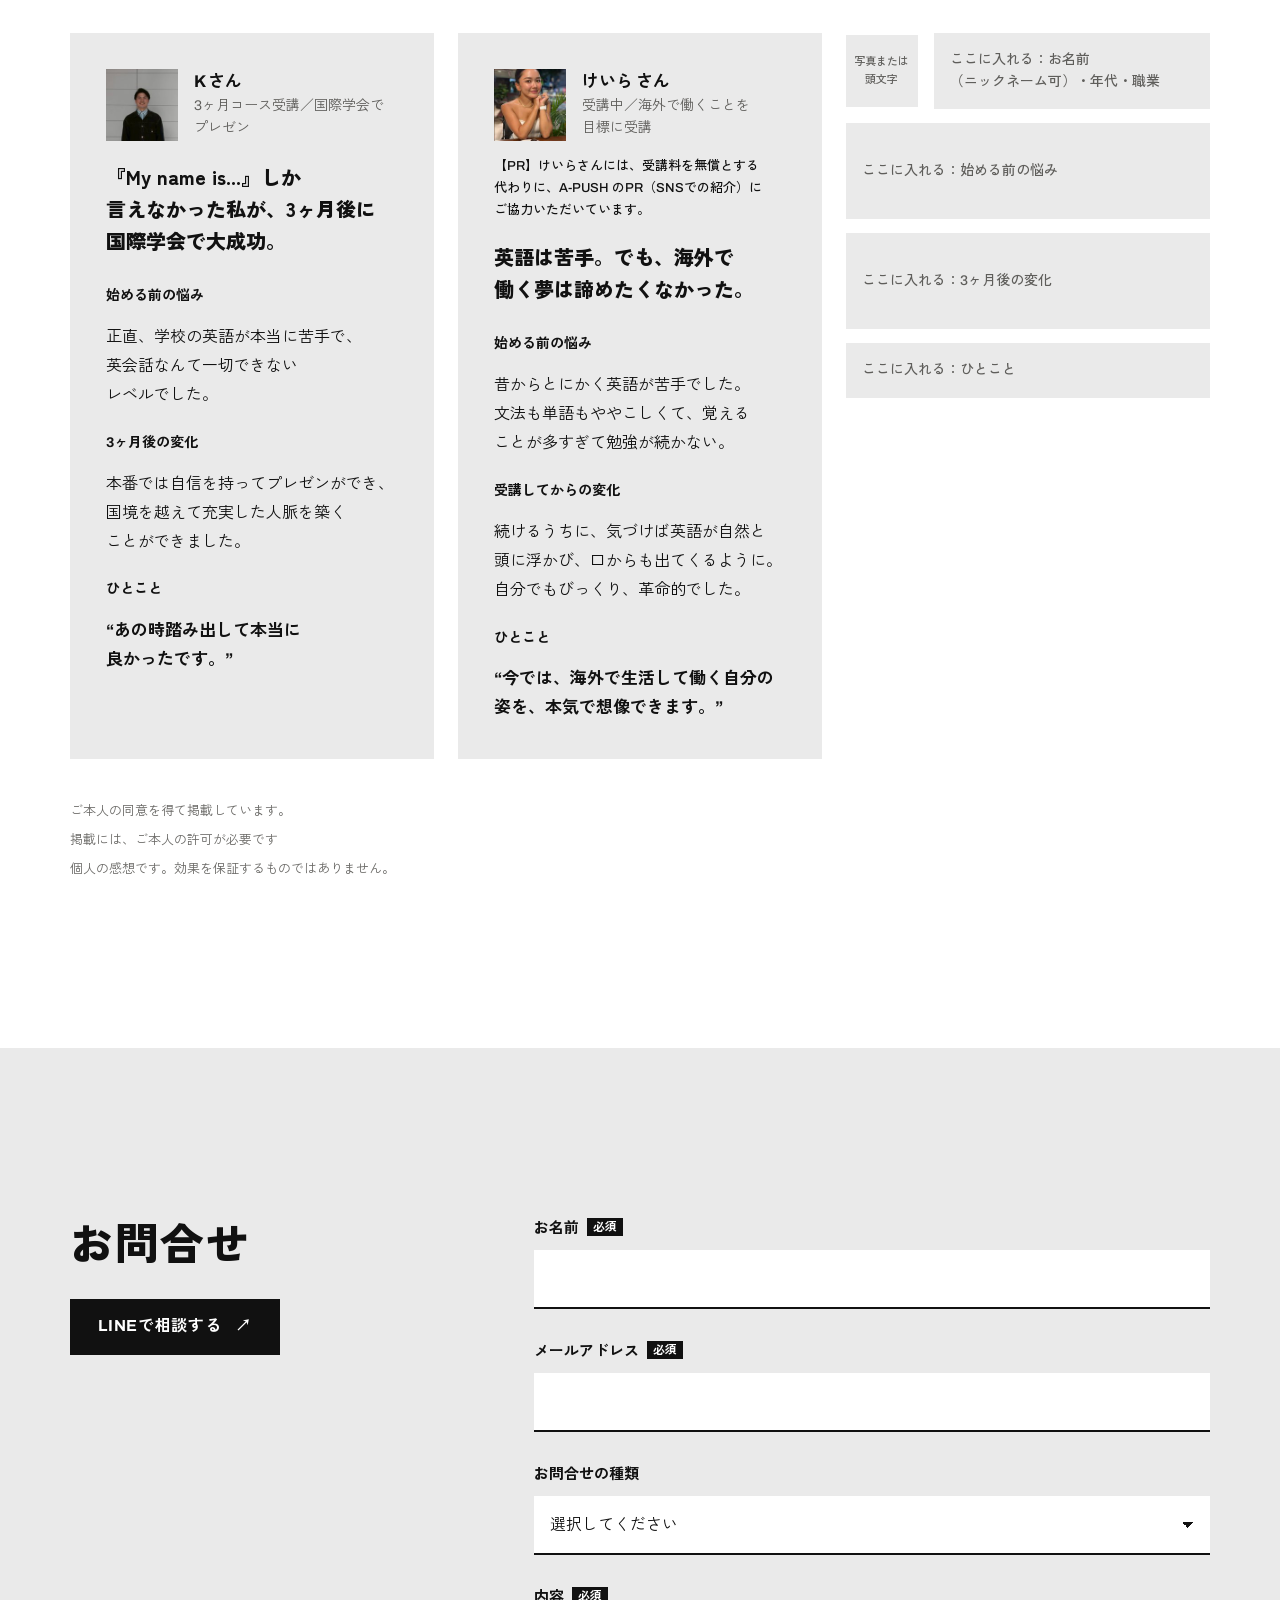
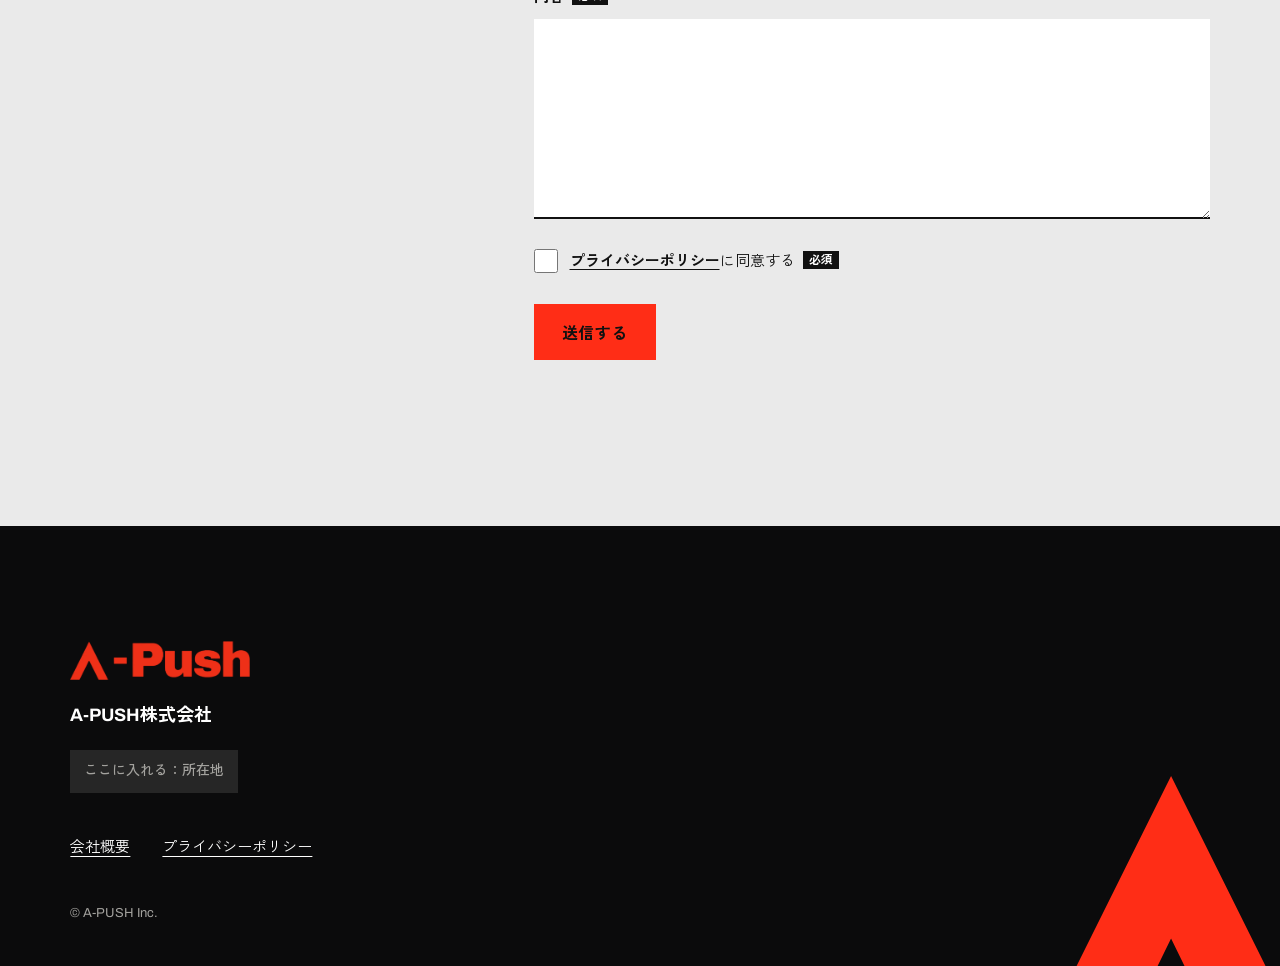
==== commit e7e03a53: "Worksを音ふらり・lp.apush.jpの内容で埋め、音ふらりのマークにOto Furariの文字を追加 - 音ふらり × Nouei：告知画像・一文・所在地・予約リンク（開催後は自動で非表示） " ====
--- a/index.html
+++ b/index.html
@@ -28,11 +28,26 @@
 };
 
 /* 生徒の体験記。name と after を入れると、その枠が実際のカードとして表示される。
-   photo は画像のパス（例 "assets/voice-1.jpg"）。無ければ initial（頭文字）を表示する。
-   掲載には、ご本人の許可が必要。 */
+   photo は画像のパス。無ければ initial（頭文字）を表示する。
+   lead：見出しの一文／afterLabel：「3ヶ月後の変化」以外の見出しにしたい時／pr：PR表記（提供・協力がある時は必ず入れる）
+   中身は lp.apush.jp の「お客様の声」から、文をそのまま抜き出したもの。掲載には、ご本人の許可が必要。 */
 const TESTIMONIALS = [
-  { photo: "", initial: "", name: "", age: "", job: "", before: "", after: "", comment: "" },
-  { photo: "", initial: "", name: "", age: "", job: "", before: "", after: "", comment: "" },
+  {
+    photo: "assets/voice-k.jpg", initial: "K", name: "K さん", age: "", job: "3ヶ月コース受講／国際学会でプレゼン",
+    lead: "『My name is...』しか言えなかった私が、3ヶ月後に国際学会で大成功。",
+    before: "正直、学校の英語が本当に苦手で、英会話なんて一切できないレベルでした。",
+    after: "本番では自信を持ってプレゼンができ、国境を越えて充実した人脈を築くことができました。",
+    comment: "あの時踏み出して本当に良かったです。",
+  },
+  {
+    photo: "assets/voice-keira.jpg", initial: "け", name: "けいら さん", age: "", job: "受講中／海外で働くことを目標に受講",
+    pr: "【PR】けいらさんには、受講料を無償とする代わりに、A-PUSH のPR（SNSでの紹介）にご協力いただいています。",
+    lead: "英語は苦手。でも、海外で働く夢は諦めたくなかった。",
+    before: "昔からとにかく英語が苦手でした。文法も単語もややこしくて、覚えることが多すぎて勉強が続かない。",
+    afterLabel: "受講してからの変化",
+    after: "続けるうちに、気づけば英語が自然と頭に浮かび、口からも出てくるように。自分でもびっくり、革命的でした。",
+    comment: "今では、海外で生活して働く自分の姿を、本気で想像できます。",
+  },
   { photo: "", initial: "", name: "", age: "", job: "", before: "", after: "", comment: "" },
 ];
 
@@ -41,7 +56,7 @@
 </script>
 <link rel="preconnect" href="https://fonts.googleapis.com">
 <link rel="preconnect" href="https://fonts.gstatic.com" crossorigin>
-<link rel="stylesheet" href="https://fonts.googleapis.com/css2?family=Archivo:wght@500;700;800;900&family=Zen+Kaku+Gothic+New:wght@400;500;700;900&display=swap">
+<link rel="stylesheet" href="https://fonts.googleapis.com/css2?family=Archivo:wght@500;700;800;900&family=Jost:wght@400&family=Zen+Kaku+Gothic+New:wght@400;500;700;900&display=swap">
 <style>
 /* 幾何学的な赤：白と黒が主役、赤は強調だけ。面だけで構成（影・グラデーション・縁取りなし）。角はすべて直角 */
 :root {
@@ -56,6 +71,7 @@
   --muted-dark: #A3A29E;   /* 黒地の本文の灰 */
   --panel-dark: #262626;   /* 黒地の上の未確定枠 */
   --error: #C4200C;        /* エラー文字（赤系、白地・薄い灰の地で4.5:1以上） */
+  --font-futura: "Jost", "Futura", "Century Gothic", sans-serif; /* Oto Furari のロゴ文字 */
   --font-latin: "Archivo", "Helvetica Neue", Arial, sans-serif;
   --font-ja: "Zen Kaku Gothic New", "Hiragino Sans", "Yu Gothic", sans-serif;
   --font: "Archivo", "Zen Kaku Gothic New", "Hiragino Sans", "Yu Gothic", sans-serif;
@@ -210,10 +226,12 @@
 }
 .biz--light { background: var(--mist); color: var(--ink); }
 .biz--dark { background: var(--ink-deep); color: var(--paper); }
-.biz__logo { height: 112px; display: flex; align-items: flex-end; }
+.biz__logo { height: 136px; display: flex; align-items: flex-end; }
+.biz__logo--oto { flex-direction: column; justify-content: flex-end; align-items: flex-start; gap: 10px; }
+.biz__wordmark { font-family: var(--font-futura); font-weight: 400; font-size: 30px; line-height: 1; letter-spacing: .01em; }
 .biz__logo img { width: auto; }
 .biz--light .biz__logo img { height: 48px; }
-.biz--dark .biz__logo img { height: 104px; }
+.biz--dark .biz__logo img { height: 86px; }
 .biz__lines { display: grid; gap: 6px; align-content: start; font-size: clamp(17px, 1.35vw, 20px); line-height: 1.8; font-weight: 500; justify-self: stretch; min-width: 0; }
 .biz__lines p:first-child { font-weight: 700; }
 .biz__note { margin-top: 6px; }
@@ -223,32 +241,36 @@
   .biz { min-height: 0; gap: 28px; padding: 36px 24px; }
   .biz__logo { height: auto; }
   .biz--light .biz__logo img { height: 38px; }
-  .biz--dark .biz__logo img { height: 80px; }
+  .biz--dark .biz__logo img { height: 68px; }
+  .biz__wordmark { font-size: 24px; }
   .biz__lines { font-size: 16px; }
   .biz .btn { width: 100%; justify-content: space-between; padding-inline: 20px; }
 }
 
 /* Works */
 .works { padding: var(--section-y) var(--gutter); display: grid; gap: clamp(72px, 9vw, 128px); }
-.feature { display: grid; grid-template-columns: 7fr 5fr; gap: clamp(32px, 5vw, 80px); align-items: center; }
-.feature__photo { aspect-ratio: 3 / 2; width: 100%; max-width: 100%; }
-.feature__body { display: grid; gap: 24px; min-width: 0; }
+.feature { display: grid; grid-template-columns: 5fr 7fr; gap: clamp(32px, 5vw, 96px); align-items: center; }
+.feature__photo { width: 100%; max-width: 100%; aspect-ratio: 1 / 1; object-fit: cover; background: var(--mist); }
+.feature__body, .strip__body { display: grid; gap: 24px; justify-items: start; min-width: 0; }
 .feature__label { font-family: var(--font-latin); font-weight: 800; font-size: 15px; letter-spacing: .06em; }
 .feature__title { font-family: var(--font-ja); font-weight: 900; font-size: clamp(26px, 2.6vw, 38px); line-height: 1.45; text-wrap: balance; }
+.work__text { font-size: 17px; font-weight: 500; }
 .meta { display: grid; grid-template-columns: auto 1fr; gap: 6px 24px; font-size: 16px; }
 .meta dt { color: var(--muted); font-weight: 500; }
-.meta dd { font-weight: 700; font-variant-numeric: tabular-nums; }
-html:not([data-show-draft="true"]) .feature { grid-template-columns: 1fr; }
-
-.strip { display: grid; grid-template-columns: 5fr 7fr; gap: clamp(24px, 5vw, 80px); align-items: center; }
+.meta dd { font-weight: 700; font-variant-numeric: tabular-nums; min-width: 0; }
+.work__actions { display: flex; flex-wrap: wrap; gap: 16px 28px; align-items: center; }
+.tlink { font-weight: 700; text-underline-offset: 5px; text-decoration-thickness: 2px; }
+
+.strip { display: grid; grid-template-columns: 7fr 5fr; gap: clamp(32px, 5vw, 96px); align-items: center; }
 .strip__title { font-family: var(--font-latin); font-weight: 900; font-size: clamp(32px, 4vw, 56px); line-height: 1; letter-spacing: -.01em; }
-.strip .ph { min-height: 160px; }
+.strip__sub { font-weight: 700; font-size: 16px; margin-top: -8px; }
+.strip__logo { width: 100%; max-width: 100%; aspect-ratio: 4 / 3; object-fit: contain; background: var(--paper); }
 
 .voices { display: grid; gap: 40px; }
 .voices__title { font-family: var(--font-ja); font-weight: 900; font-size: clamp(26px, 2.6vw, 38px); line-height: 1.45; }
-.voices__grid { display: grid; grid-template-columns: repeat(3, minmax(0, 1fr)); gap: 24px; }
+.voices__grid { display: grid; grid-template-columns: repeat(auto-fit, minmax(min(100%, 320px), 1fr)); gap: 24px; }
 .voice { display: grid; gap: 14px; align-content: start; min-width: 0; }
-.voice--real { background: var(--mist); padding: 28px; gap: 18px; }
+.voice--real { background: var(--mist); padding: clamp(24px, 3vw, 36px); gap: 14px; }
 .voice__who { display: flex; gap: 16px; align-items: center; }
 .voice__photo { width: 72px; height: 72px; flex: none; object-fit: cover; }
 .voice__initial {
@@ -256,21 +278,20 @@
   background: var(--ink); color: var(--paper); font-family: var(--font-latin); font-weight: 900; font-size: 28px;
 }
 .voice__name { font-weight: 700; line-height: 1.5; }
-.voice__meta { font-size: 14px; color: var(--muted-on-mist); }
-.voice__h { font-size: 14px; font-weight: 700; }
+.voice__meta { font-size: 14px; line-height: 1.6; color: var(--muted-on-mist); }
+.voice__pr { font-size: 13px; line-height: 1.7; font-weight: 500; }
+.voice__lead { font-family: var(--font-ja); font-weight: 900; font-size: 20px; line-height: 1.6; margin-block: 6px; }
+.voice__h { font-size: 14px; font-weight: 700; margin-top: 6px; }
 .voice__p { font-size: 16px; line-height: 1.8; }
-.voice__comment { font-weight: 700; font-size: 18px; line-height: 1.7; }
+.voice__comment { font-weight: 700; font-size: 17px; line-height: 1.7; }
 .voice .ph--photo { width: 72px; height: 72px; flex: none; padding: 6px; font-size: 11px; }
 .voice .ph--row { justify-content: flex-start; text-align: left; flex: 1; }
 .voice .ph--tall { min-height: 96px; }
 .voices__notes { display: grid; gap: 4px; font-size: 13px; color: var(--muted); }
 
-@media (max-width: 1023px) {
-  .voices__grid { grid-template-columns: 1fr; max-width: 560px; }
-}
 @media (max-width: 767px) {
   .feature, .strip { grid-template-columns: 1fr; }
-  .strip .ph { min-height: 120px; }
+  .strip__logo { order: -1; }
 }
 
 /* お問合せ */
@@ -386,7 +407,7 @@
         <a class="btn" href="https://lp.apush.jp/" target="_blank" rel="noopener">A-PUSHのサイトを見る<span class="btn__arrow" aria-hidden="true">↗</span><span class="sr-only">（新しいタブで開く）</span></a>
       </article>
       <article class="biz biz--dark on-dark" aria-labelledby="biz-oto">
-        <h3 class="biz__logo" id="biz-oto"><img src="assets/otofurari-mark.png" alt="音ふらり" width="1200" height="783"></h3>
+        <h3 class="biz__logo biz__logo--oto" id="biz-oto"><img src="assets/otofurari-mark.png" alt="音ふらり" width="1200" height="783"><span class="biz__wordmark">Oto Furari</span></h3>
         <!-- 説明3行は未確定（下書き）。確定したら下の3行を差し替え、draft-note の行を消す -->
         <div class="biz__lines" data-draft="filled">
           <p>生演奏の熱で、文化を楽しむ時間をつくる。</p>
@@ -403,23 +424,38 @@
   <section class="works" id="works" aria-labelledby="works-title">
     <h2 class="section-title section-title--latin reveal" id="works-title">Works</h2>
 
-    <!-- 3-1. 音ふらり × Nouei -->
+    <!-- 3-1. 音ふらり × Nouei（内容は otofurari.apush.jp から。開催後は画像を当日の写真に差し替える） -->
     <article class="feature reveal" aria-labelledby="work-nouei">
-      <div class="feature__photo ph" data-draft="empty">ここに入れる：当日の写真（開催後に差し替え）</div>
+      <img class="feature__photo" src="assets/works-nouei.jpg" alt="Oto Furari × NOUEI 10.24（Sat）Shimokitazawa／下北沢" width="900" height="900" loading="lazy">
       <div class="feature__body">
         <p class="feature__label">音ふらり × Nouei</p>
         <h3 class="feature__title" id="work-nouei"><span class="nw">「音と野菜で</span><span class="nw">繋がる国際交流会」</span></h3>
+        <p class="work__text">Oto Furariを通じて、<br>NOUEIのレアベジに出会う。</p>
         <dl class="meta">
           <dt>会場</dt><dd>coen</dd>
+          <dt>所在地</dt><dd>〒155-0033 東京都世田谷区代田6-6-1 4F</dd>
           <dt>開催日</dt><dd><time datetime="2026-10-24T18:00">2026年10月24日（土）18:00〜22:00</time></dd>
         </dl>
+        <div class="work__actions">
+          <!-- data-until を過ぎると予約ボタンは自動で消える -->
+          <a class="btn" href="https://luma.com/fnr14fys" target="_blank" rel="noopener" data-until="2026-10-24T22:00:00+09:00">予約する<span class="btn__arrow" aria-hidden="true">↗</span><span class="sr-only">（新しいタブで開く）</span></a>
+          <a class="tlink" href="https://nouei.base.shop/" target="_blank" rel="noopener">NOUEIのショップ<span aria-hidden="true"> ↗</span><span class="sr-only">（新しいタブで開く）</span></a>
+        </div>
       </div>
     </article>
 
-    <!-- 3-2. dobo-pro（内容は未確定） -->
-    <article class="strip reveal" aria-labelledby="work-dobo" data-draft="empty">
-      <h3 class="strip__title" id="work-dobo">dobo-pro</h3>
-      <div class="ph">ここに入れる：dobo-proの内容</div>
+    <!-- 3-2. dobo-pro（内容は otofurari.apush.jp から） -->
+    <article class="strip reveal" aria-labelledby="work-dobo">
+      <div class="strip__body">
+        <h3 class="strip__title" id="work-dobo">dobo-pro</h3>
+        <p class="strip__sub">土木実践学生集団 ドボプロ</p>
+        <p class="work__text">海外渡航前の研修と交流の場を、<br>音楽で盛り上げました。</p>
+        <dl class="meta">
+          <dt>開催日</dt><dd><time datetime="2026-06-13">2026年6月13日（土）</time></dd>
+        </dl>
+        <a class="tlink" href="https://dobo-pro.studio.site/" target="_blank" rel="noopener">ドボプロのサイト<span aria-hidden="true"> ↗</span><span class="sr-only">（新しいタブで開く）</span></a>
+      </div>
+      <img class="strip__logo" src="assets/works-dobopro.jpg" alt="土木実践学生集団 ドボプロ" width="713" height="534" loading="lazy">
     </article>
 
     <!-- 3-3. 生徒の体験記（中身は head の TESTIMONIALS 配列から） -->
@@ -427,6 +463,7 @@
       <h3 class="voices__title" id="voices-title"><span class="nw">「こんな自分でも</span><span class="nw">変われた」</span></h3>
       <div class="voices__grid" id="voices-grid"></div>
       <div class="voices__notes">
+        <p id="voices-consent" hidden>ご本人の同意を得て掲載しています。</p>
         <p data-draft-only>掲載には、ご本人の許可が必要です</p>
         <p id="voices-disclaimer">個人の感想です。効果を保証するものではありません。</p>
       </div>
@@ -527,6 +564,11 @@
   menu.addEventListener("click", (e) => { if (e.target.closest("a") && mq.matches) setOpen(false); });
   document.addEventListener("keydown", (e) => {
     if (e.key === "Escape" && mq.matches && !menu.hidden) { setOpen(false); toggle.focus(); }
+  });
+
+  /* 開催日を過ぎた予約ボタンを消す */
+  document.querySelectorAll("[data-until]").forEach((n) => {
+    if (Date.now() > Date.parse(n.dataset.until)) n.hidden = true;
   });
 
   /* 生徒の体験記 */
@@ -557,9 +599,11 @@
       id.append(el("p", "voice__name", t.name), el("p", "voice__meta", [t.age, t.job].filter(Boolean).join("・")));
       who.append(id);
       card.append(who);
+      if (t.pr) card.append(el("p", "voice__pr", t.pr));
+      if (t.lead) card.append(el("p", "voice__lead", t.lead));
       if (t.before) card.append(el("p", "voice__h", "始める前の悩み"), el("p", "voice__p", t.before));
-      card.append(el("p", "voice__h", "3ヶ月後の変化"), el("p", "voice__p", t.after));
-      if (t.comment) card.append(el("p", "voice__comment", "“" + t.comment + "”"));
+      card.append(el("p", "voice__h", t.afterLabel || "3ヶ月後の変化"), el("p", "voice__p", t.after));
+      if (t.comment) card.append(el("p", "voice__h", "ひとこと"), el("p", "voice__comment", "“" + t.comment + "”"));
       grid.append(card);
     } else if (CONFIG.SHOW_DRAFT) {
       const card = el("article", "voice");
@@ -576,6 +620,7 @@
   });
   /* 注記は、体験記が1件でも表示される時は常に出す（確認用の表示でも出す） */
   document.getElementById("voices-disclaimer").hidden = !(realCount > 0 || CONFIG.SHOW_DRAFT);
+  document.getElementById("voices-consent").hidden = realCount === 0;
   /* 公開用で体験記が0件なら、この枠ごと隠す */
   document.getElementById("voices").hidden = realCount === 0 && !CONFIG.SHOW_DRAFT;
 
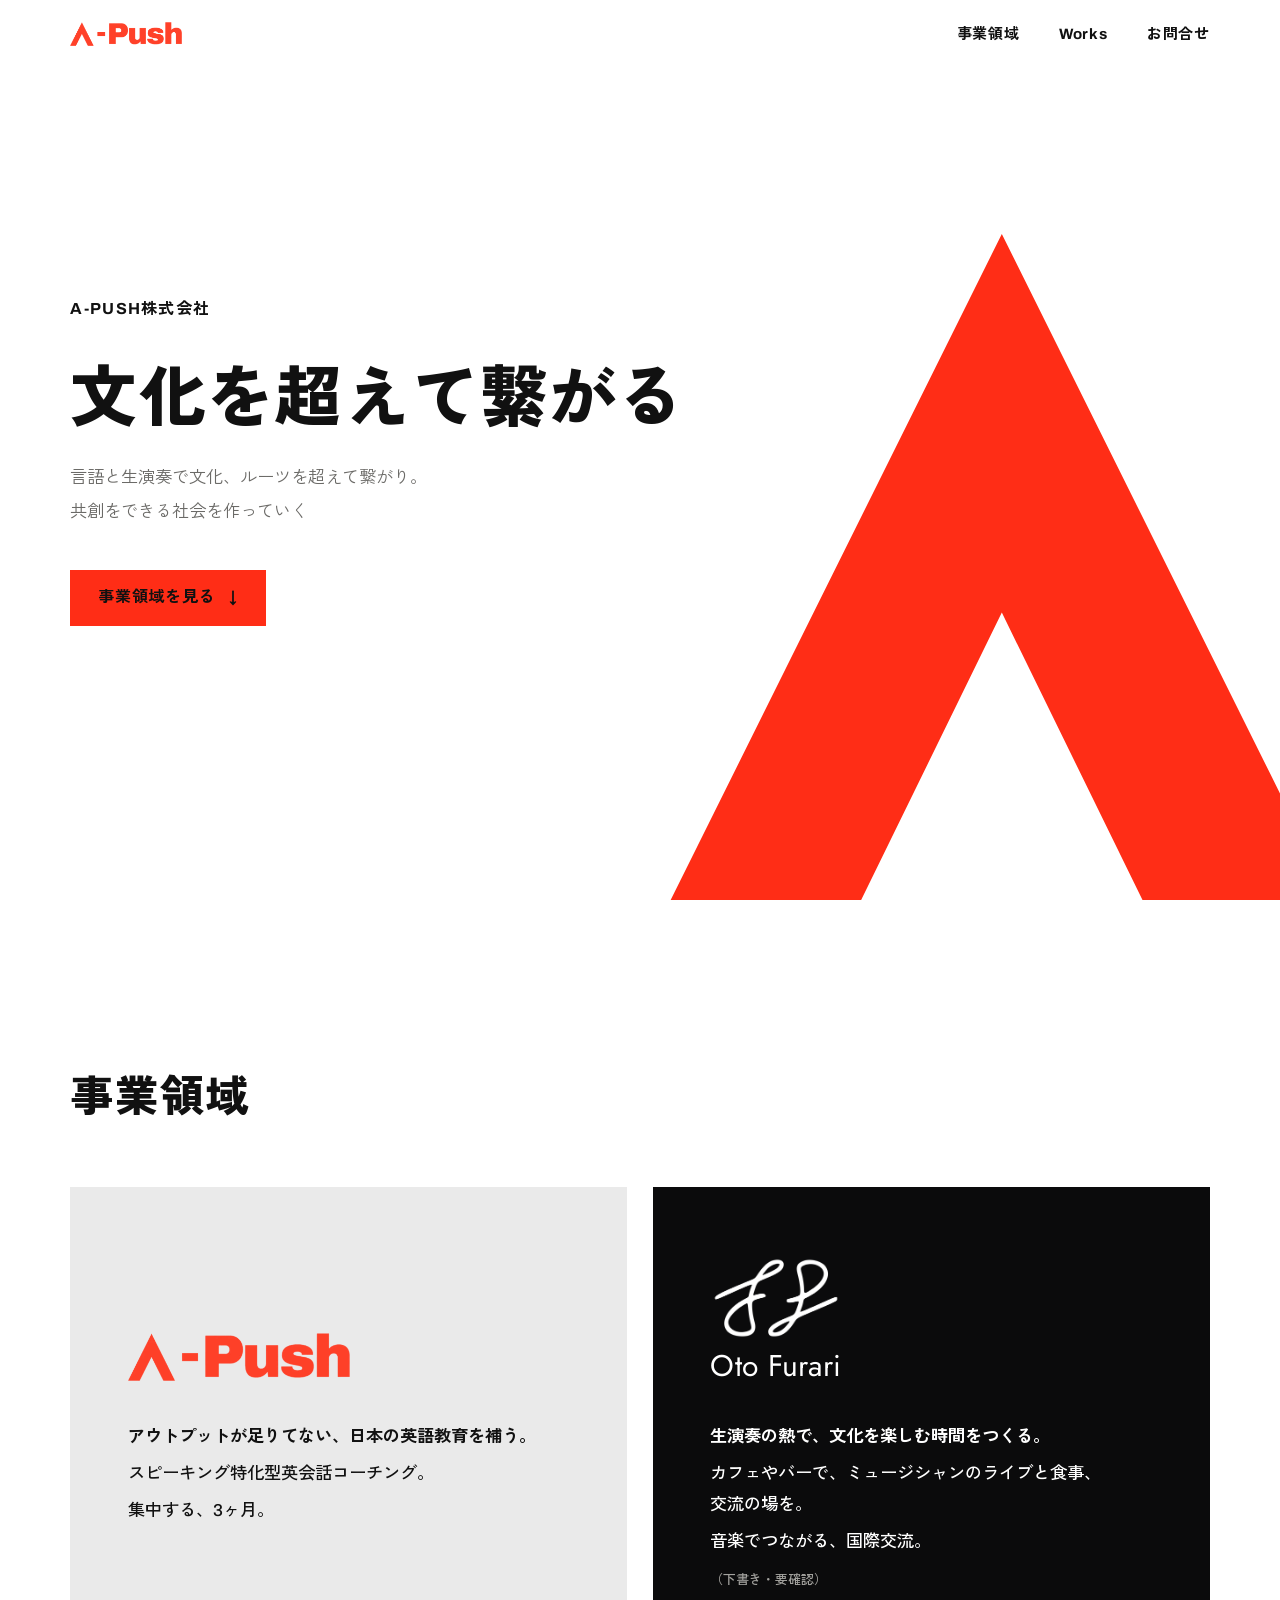
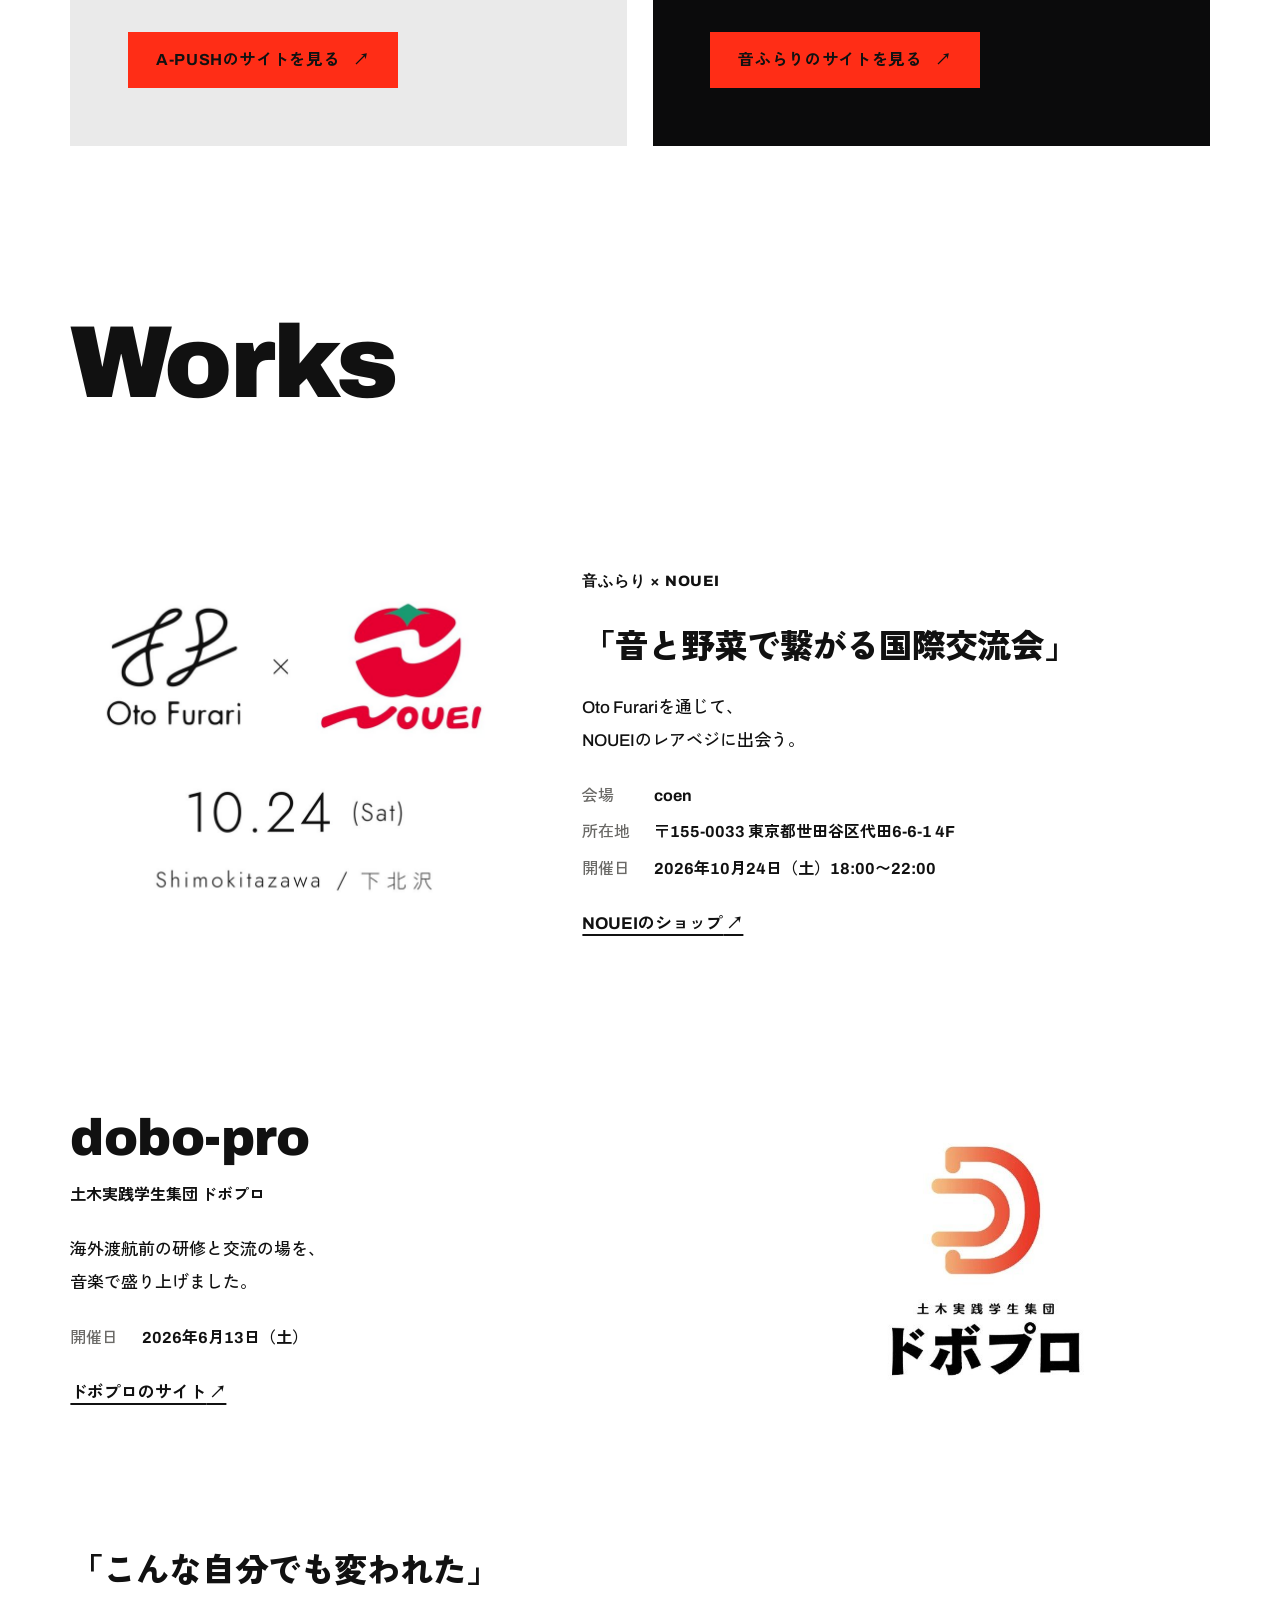
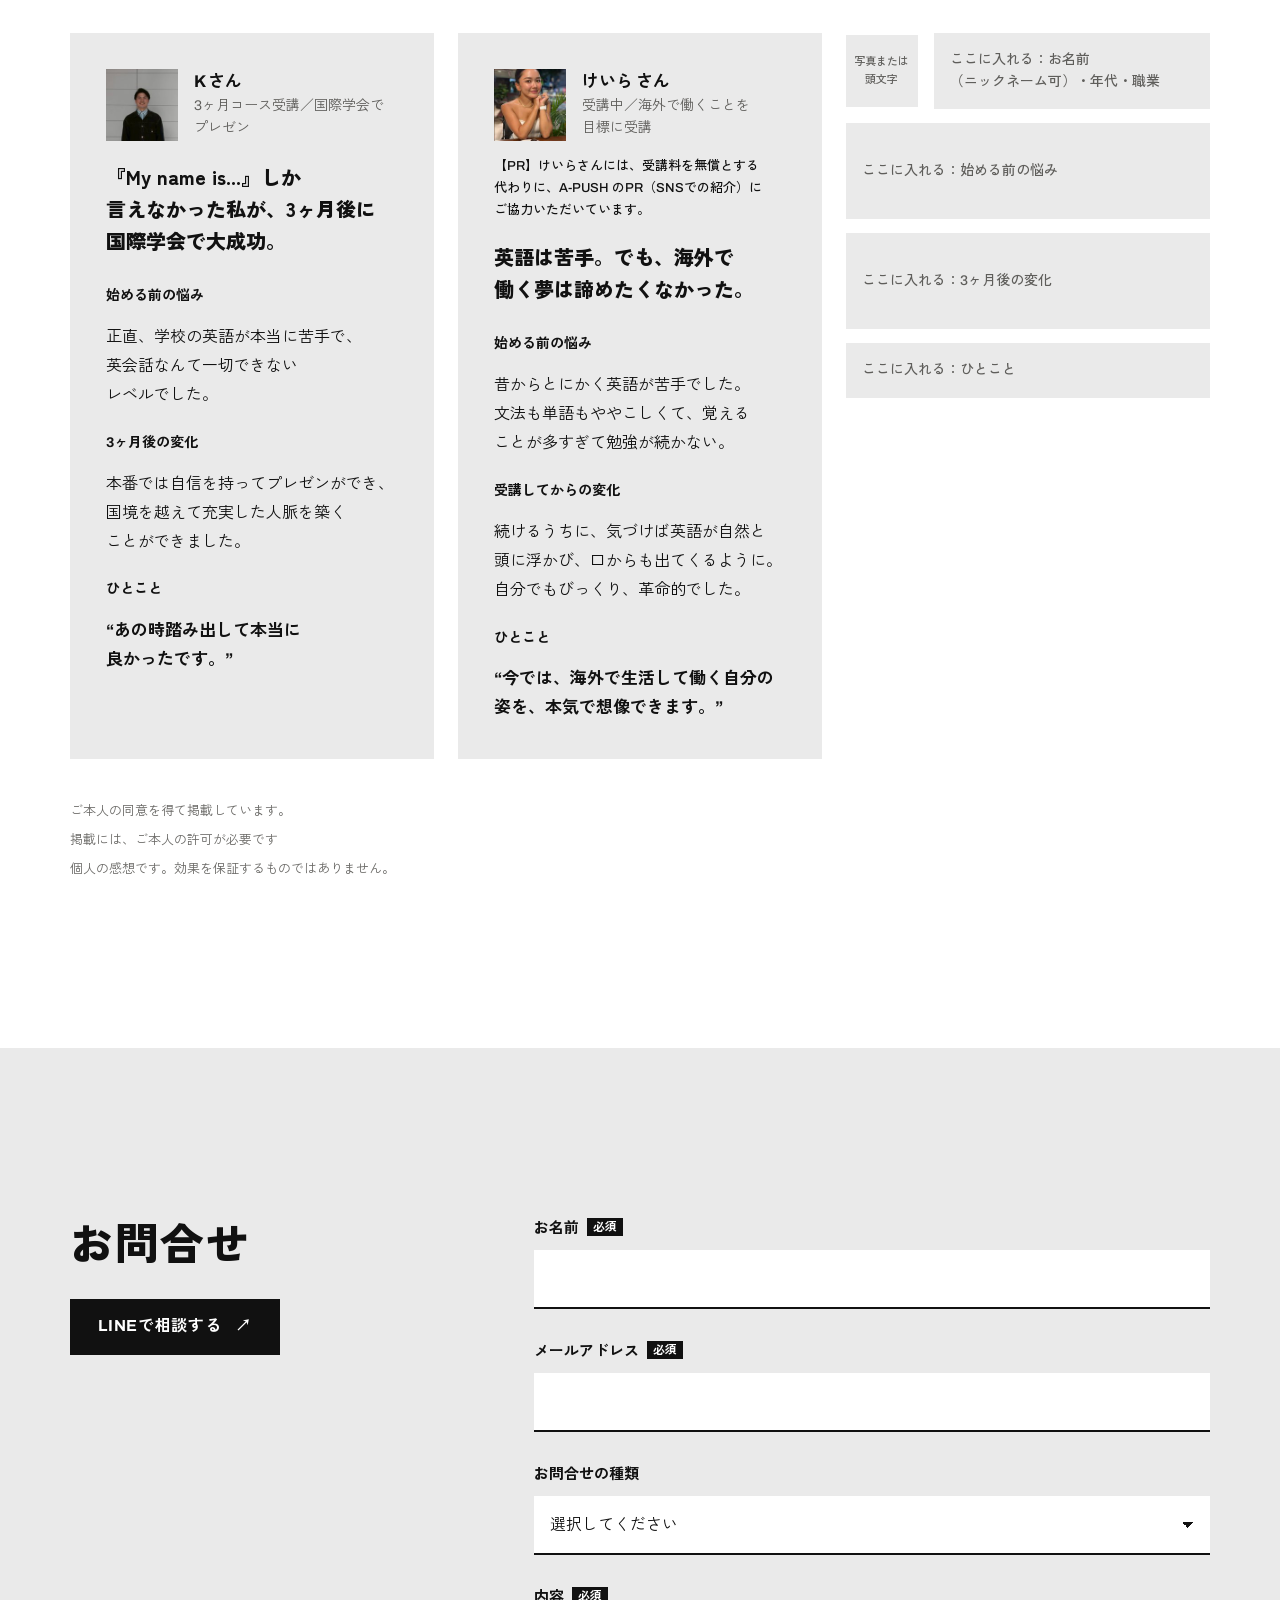
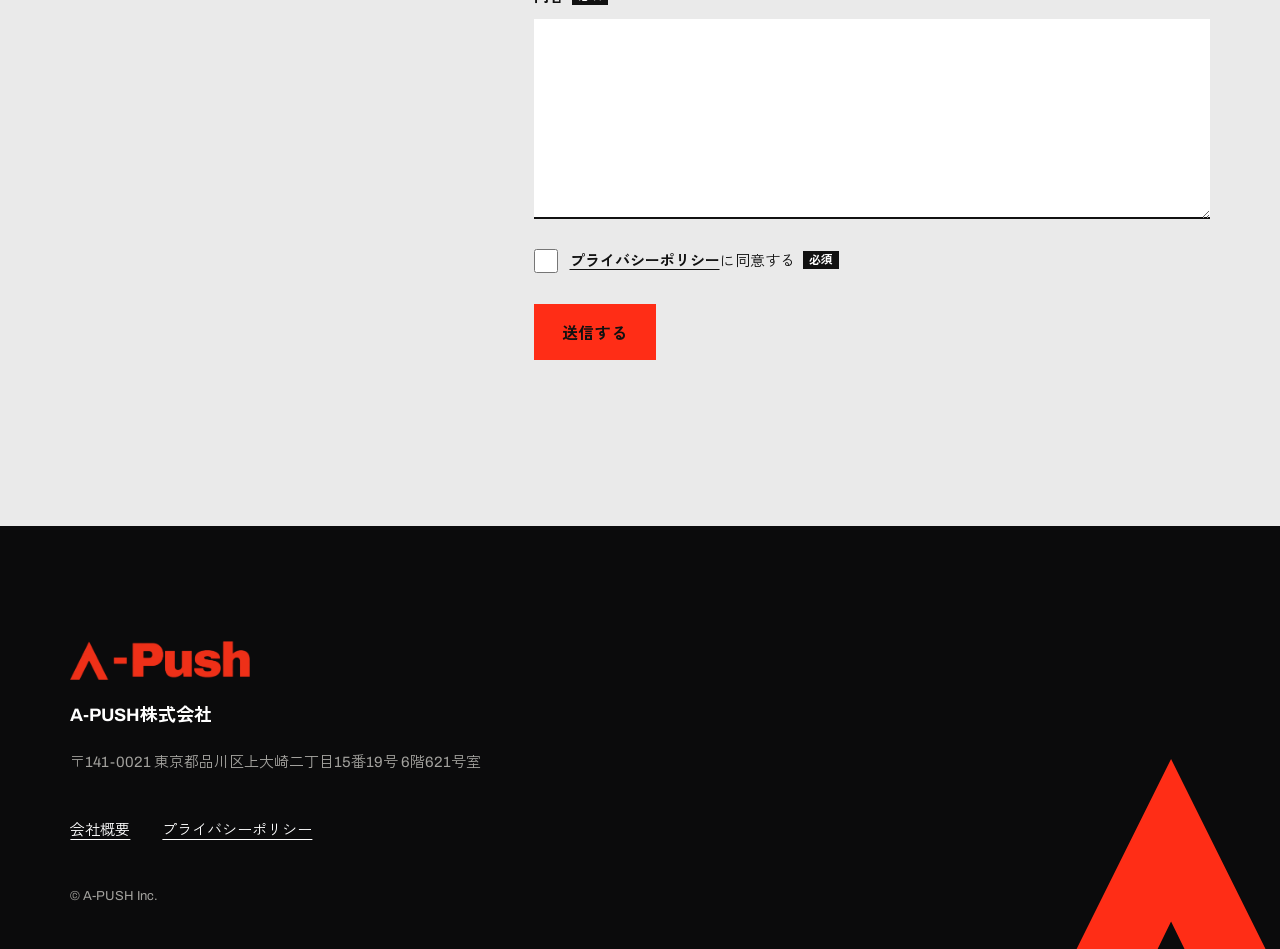
==== commit 8f01ddd0: "表記をNOUEIに統一し、フッターに本店所在地を追加 Co-Authored-By: Claude Opus 5.5 <noreply@anthropic.com>" ====
--- a/index.html
+++ b/index.html
@@ -69,7 +69,6 @@
   --muted-large: #787774;  /* 24px以上と飾りだけ */
   --muted-on-mist: #5F5E5B; /* 薄い灰の地の上の灰（#6B6A67 は 4.4996:1 で基準未満のため） */
   --muted-dark: #A3A29E;   /* 黒地の本文の灰 */
-  --panel-dark: #262626;   /* 黒地の上の未確定枠 */
   --error: #C4200C;        /* エラー文字（赤系、白地・薄い灰の地で4.5:1以上） */
   --font-futura: "Jost", "Futura", "Century Gothic", sans-serif; /* Oto Furari のロゴ文字 */
   --font-latin: "Archivo", "Helvetica Neue", Arial, sans-serif;
@@ -349,7 +348,7 @@
 .footer__brand { display: grid; gap: 18px; justify-items: start; position: relative; }
 .footer__brand img { width: 180px; }
 .footer__name { font-weight: 700; font-size: 18px; }
-.footer__addr .ph { background: var(--panel-dark); color: var(--muted-dark); display: inline-flex; padding: 10px 14px; }
+.footer__addr { color: var(--muted-dark); font-size: 15px; line-height: 1.7; }
 .footer__links { display: flex; flex-wrap: wrap; gap: 8px 32px; list-style: none; padding: 0; margin: 0; position: relative; font-size: 15px; }
 .footer__links a { text-underline-offset: 4px; }
 .footer__copy { color: var(--muted-dark); font-size: 13px; font-family: var(--font-latin); position: relative; }
@@ -424,11 +423,11 @@
   <section class="works" id="works" aria-labelledby="works-title">
     <h2 class="section-title section-title--latin reveal" id="works-title">Works</h2>
 
-    <!-- 3-1. 音ふらり × Nouei（内容は otofurari.apush.jp から。開催後は画像を当日の写真に差し替える） -->
+    <!-- 3-1. 音ふらり × NOUEI（内容は otofurari.apush.jp から。開催後は画像を当日の写真に差し替える） -->
     <article class="feature reveal" aria-labelledby="work-nouei">
       <img class="feature__photo" src="assets/works-nouei.jpg" alt="Oto Furari × NOUEI 10.24（Sat）Shimokitazawa／下北沢" width="900" height="900" loading="lazy">
       <div class="feature__body">
-        <p class="feature__label">音ふらり × Nouei</p>
+        <p class="feature__label">音ふらり × NOUEI</p>
         <h3 class="feature__title" id="work-nouei"><span class="nw">「音と野菜で</span><span class="nw">繋がる国際交流会」</span></h3>
         <p class="work__text">Oto Furariを通じて、<br>NOUEIのレアベジに出会う。</p>
         <dl class="meta">
@@ -531,7 +530,7 @@
   <div class="footer__brand">
     <img src="assets/apush-logo.png" alt="A-Push" width="862" height="186" loading="lazy">
     <p class="footer__name">A-PUSH株式会社</p>
-    <p class="footer__addr" data-draft="empty"><span class="ph">ここに入れる：所在地</span></p>
+    <p class="footer__addr">〒141-0021 東京都品川区上大崎二丁目15番19号 6階621号室</p>
   </div>
   <ul class="footer__links">
     <li><a href="https://lp.apush.jp/company.html" data-config-href="COMPANY_URL" target="_blank" rel="noopener">会社概要</a></li>
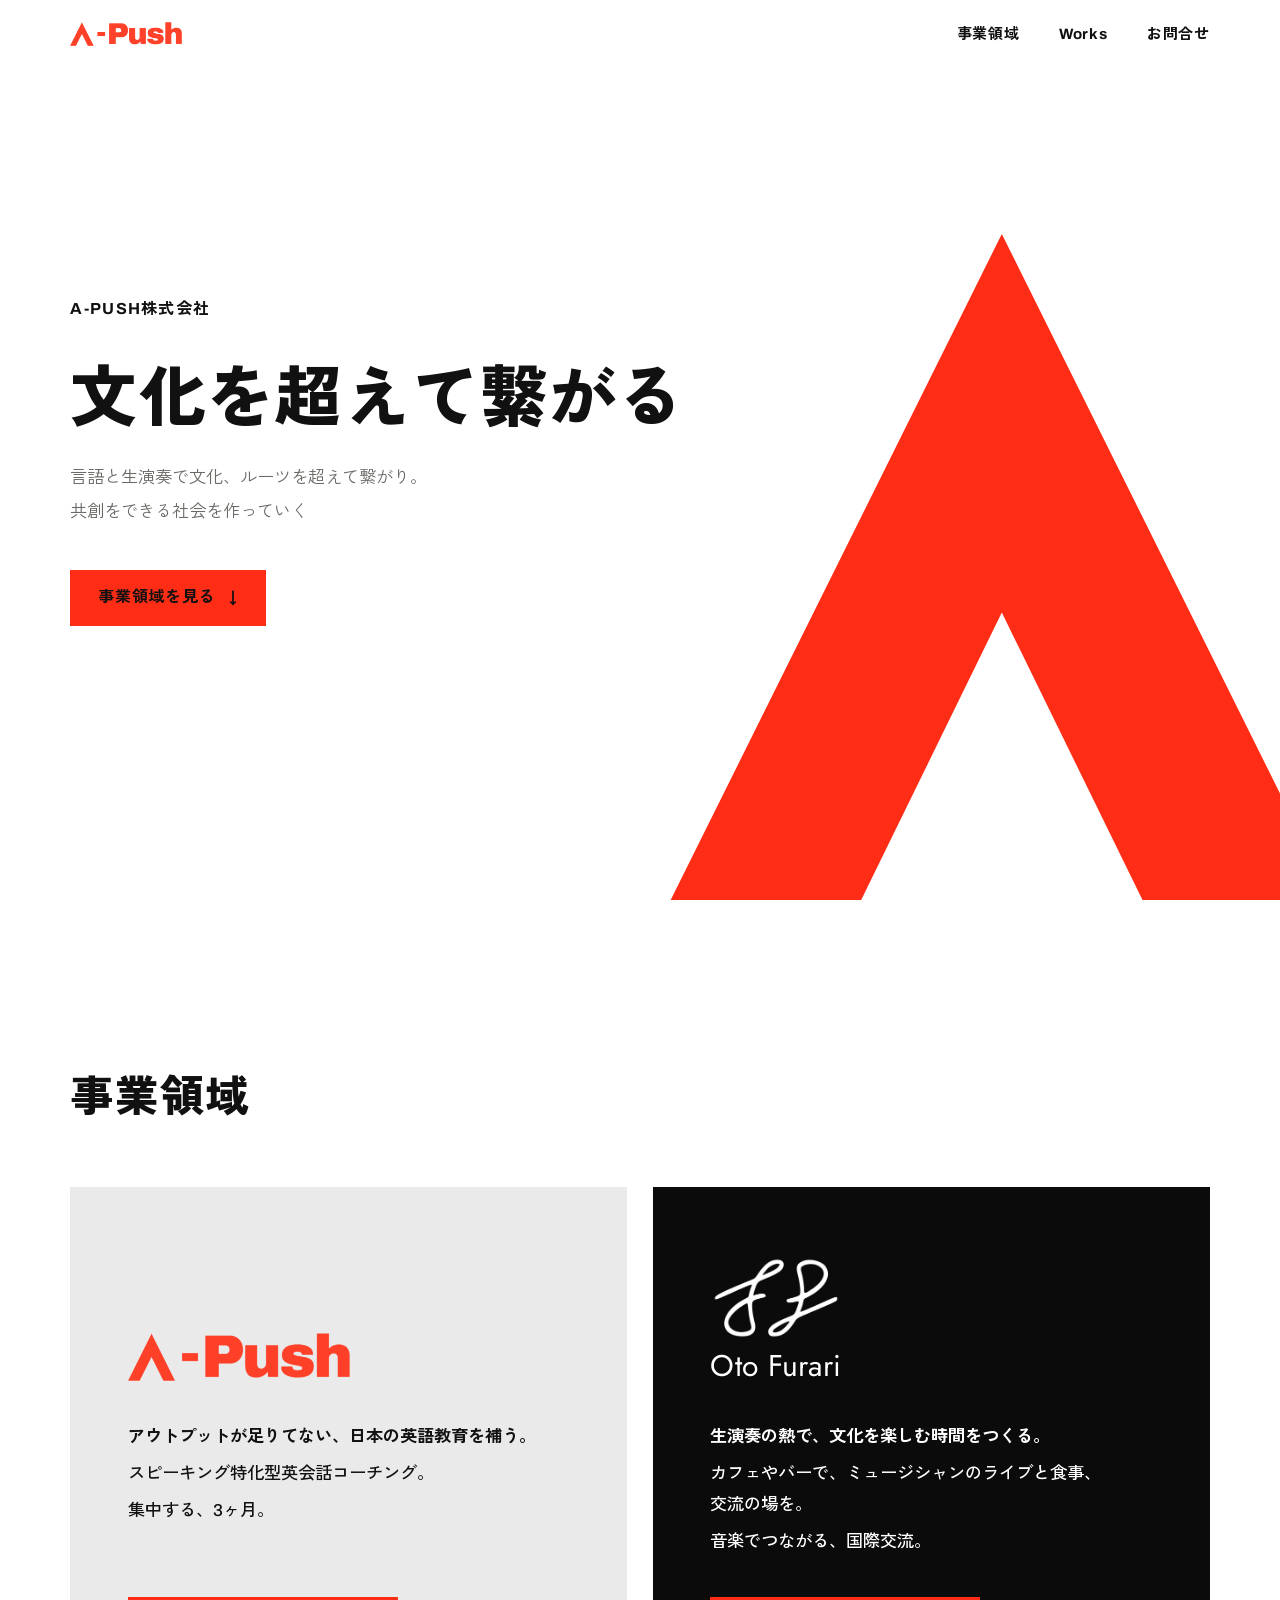
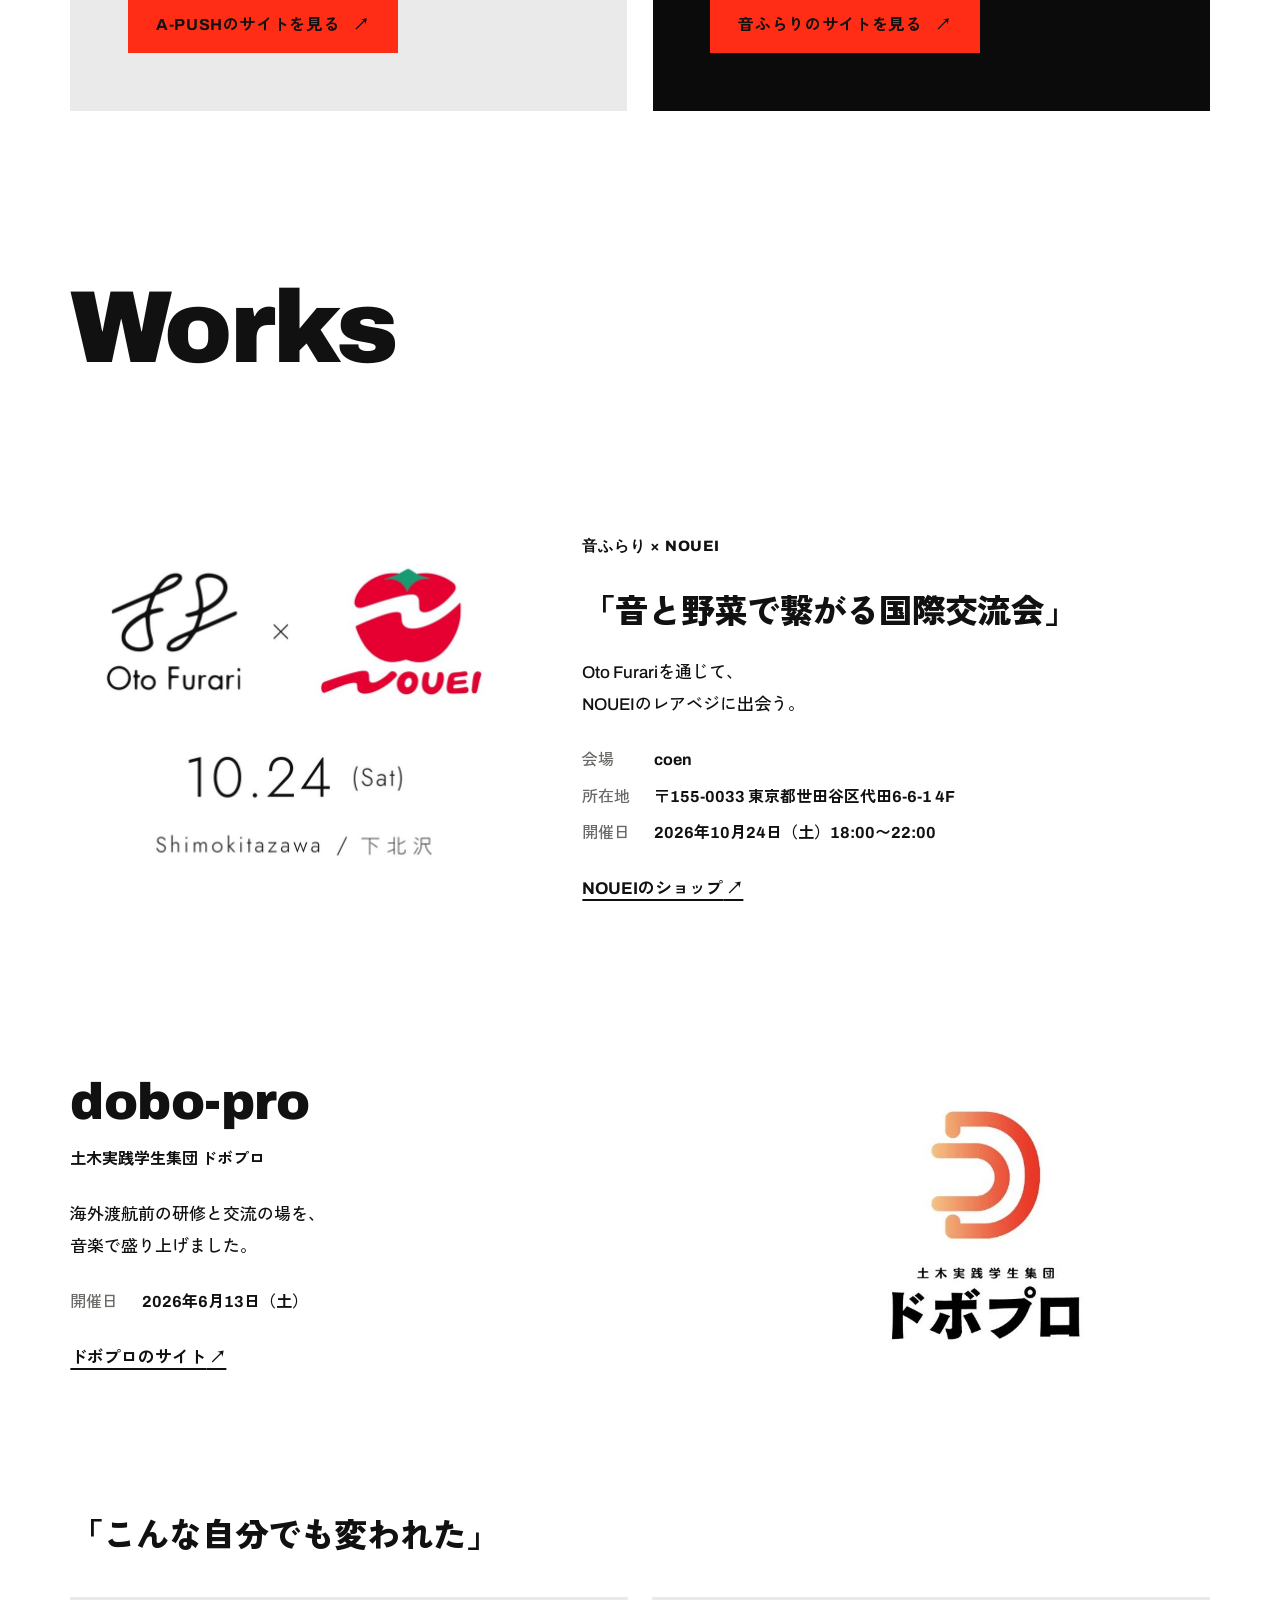
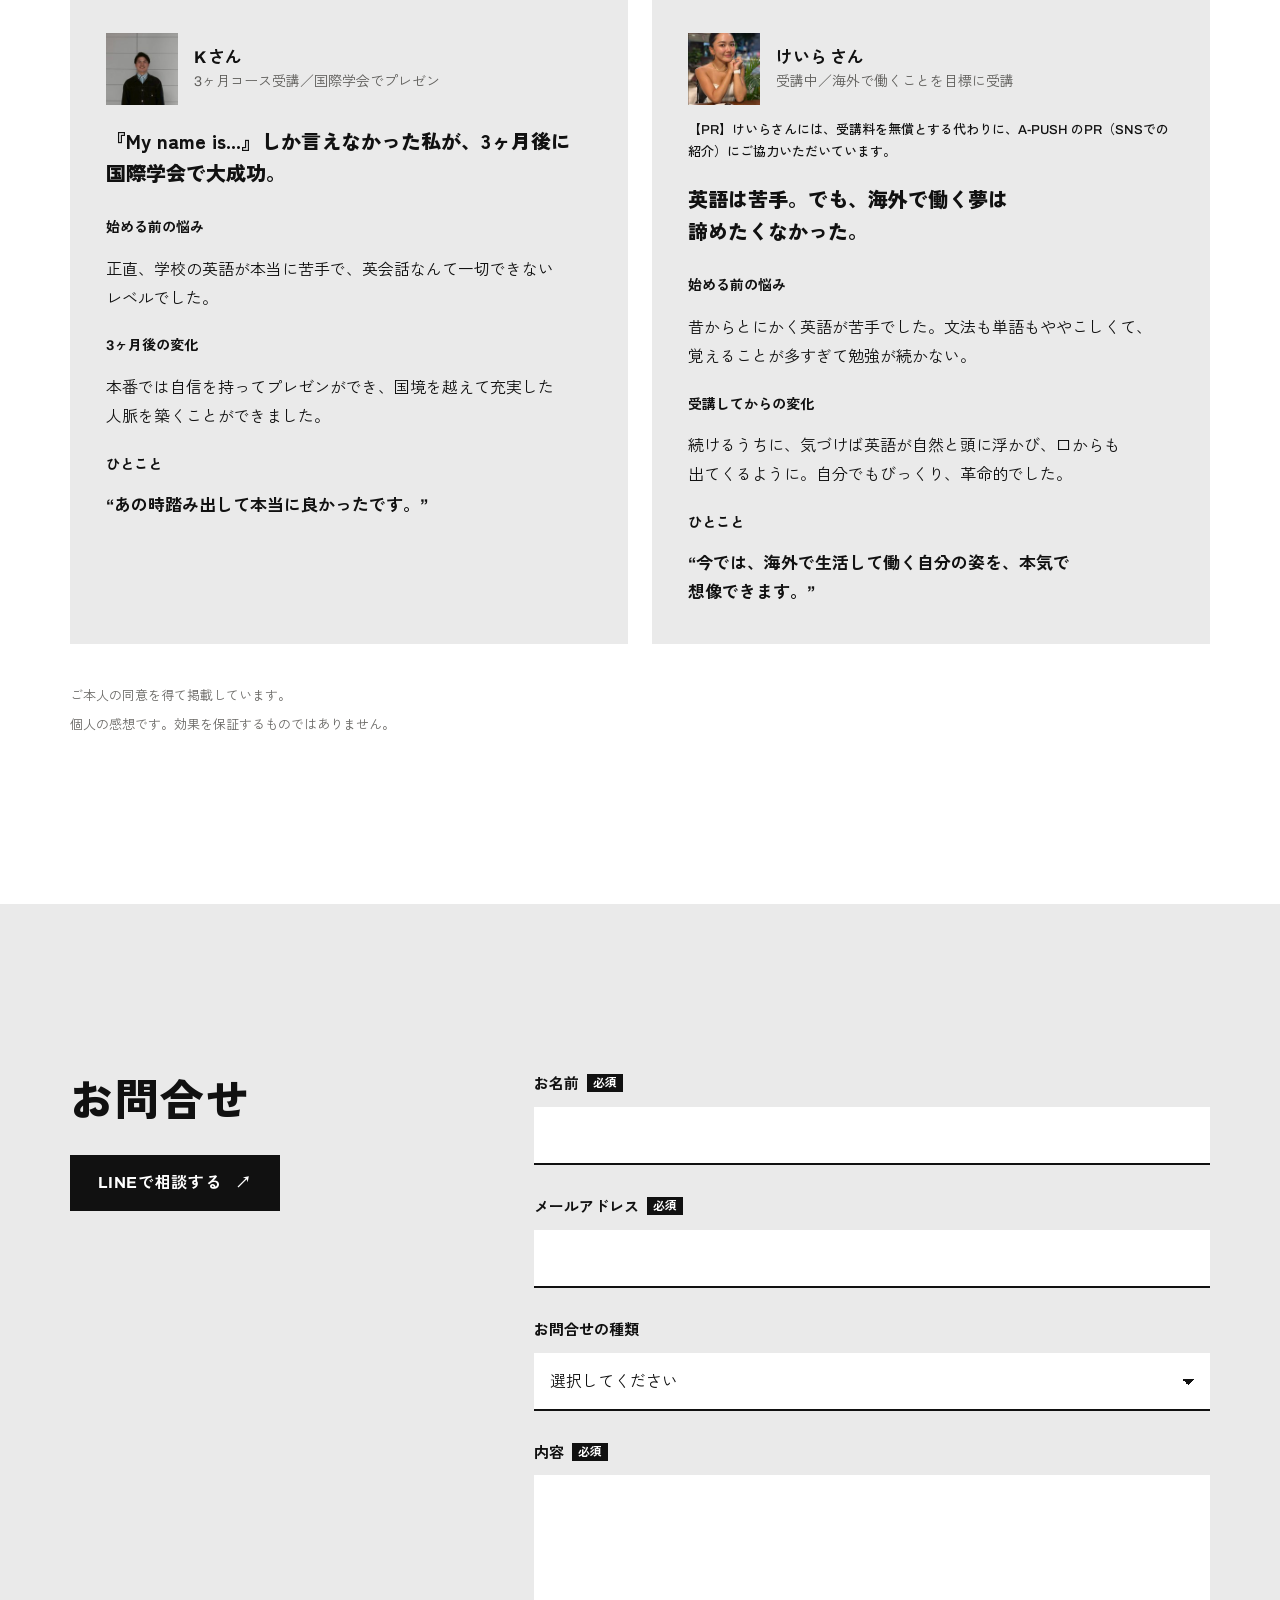
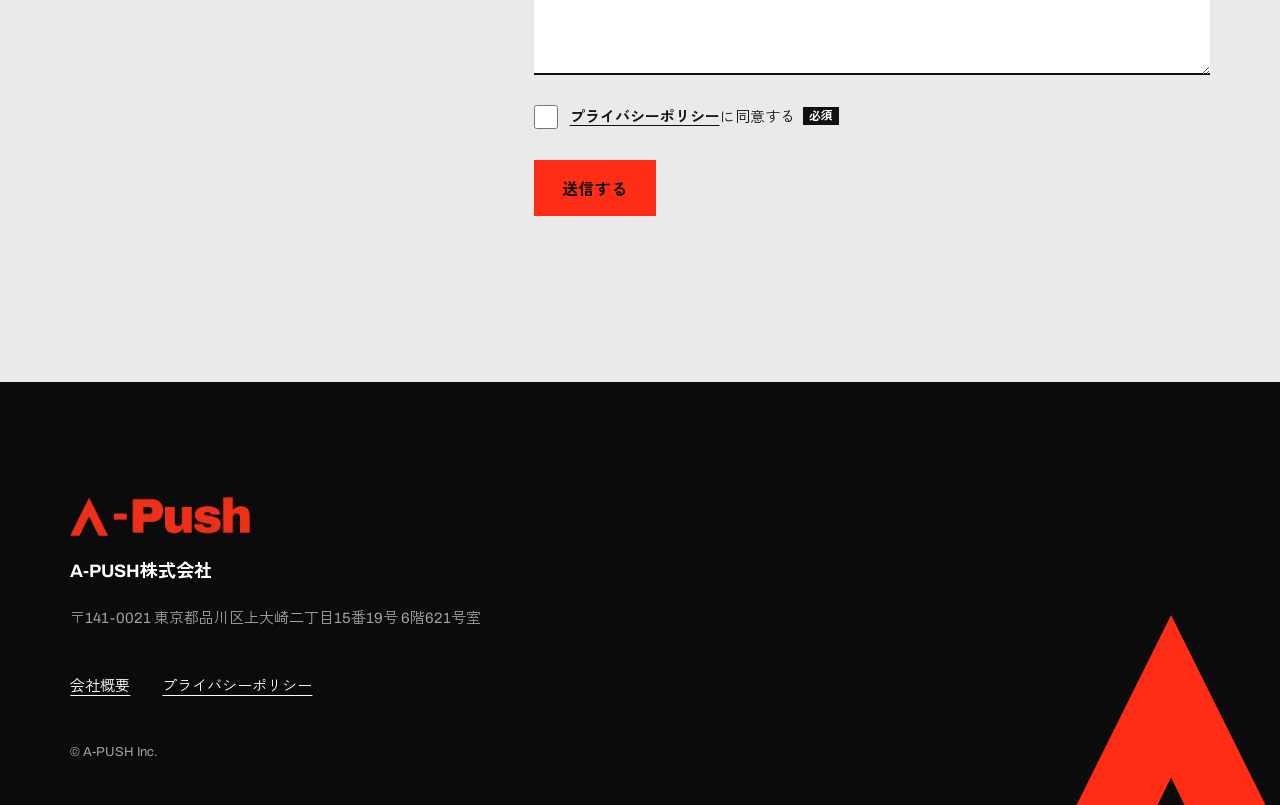
==== commit 7c80247e: "公開用に SHOW_DRAFT を false にする Co-Authored-By: Claude Opus 5.5 <noreply@anthropic.com>" ====
--- a/index.html
+++ b/index.html
@@ -24,7 +24,7 @@
   LINE_URL: "https://lin.ee/Wxep7BH",
   PRIVACY_URL: "https://lp.apush.jp/privacy.html",
   COMPANY_URL: "https://lp.apush.jp/company.html",
-  SHOW_DRAFT: true,                // true：未確定の枠を表示（確認用）／false：未記入の枠を隠す（公開用）
+  SHOW_DRAFT: false,               // true：未確定の枠を表示（確認用）／false：未記入の枠を隠す（公開用）
 };
 
 /* 生徒の体験記。name と after を入れると、その枠が実際のカードとして表示される。
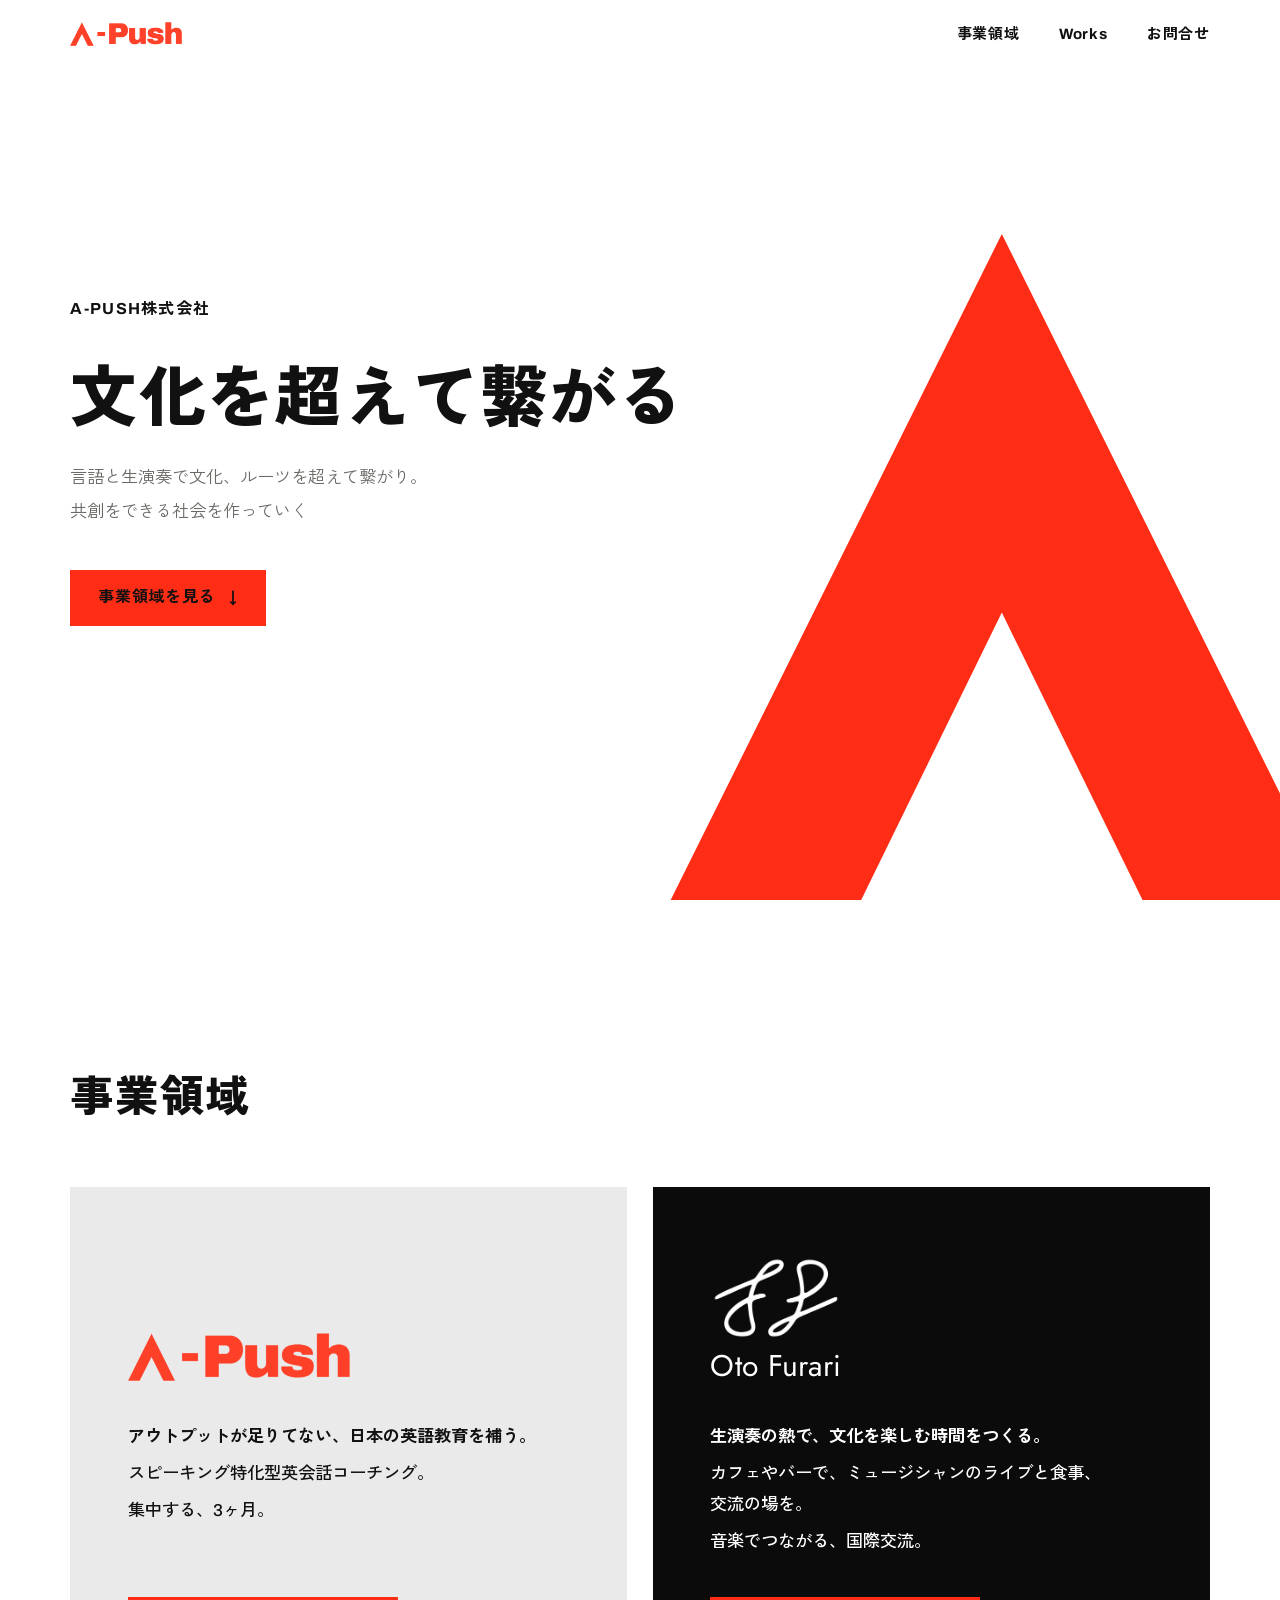
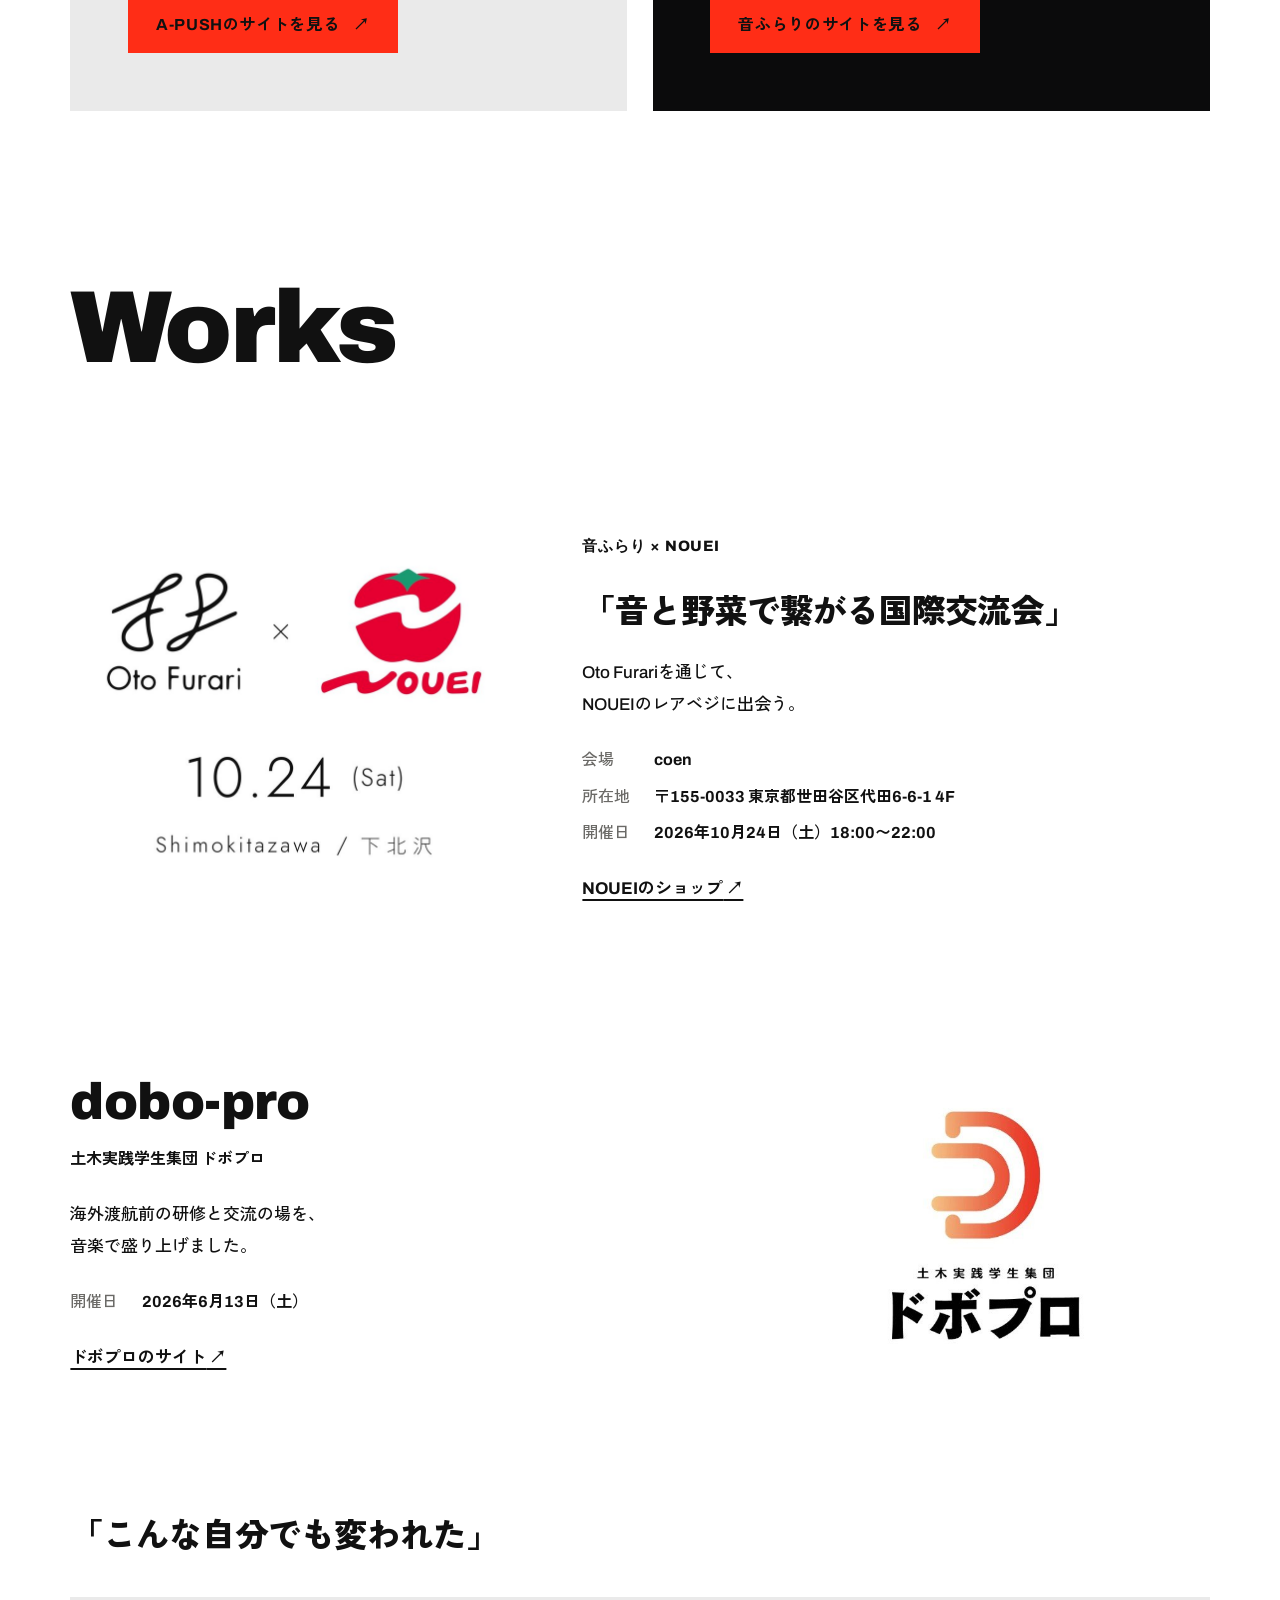
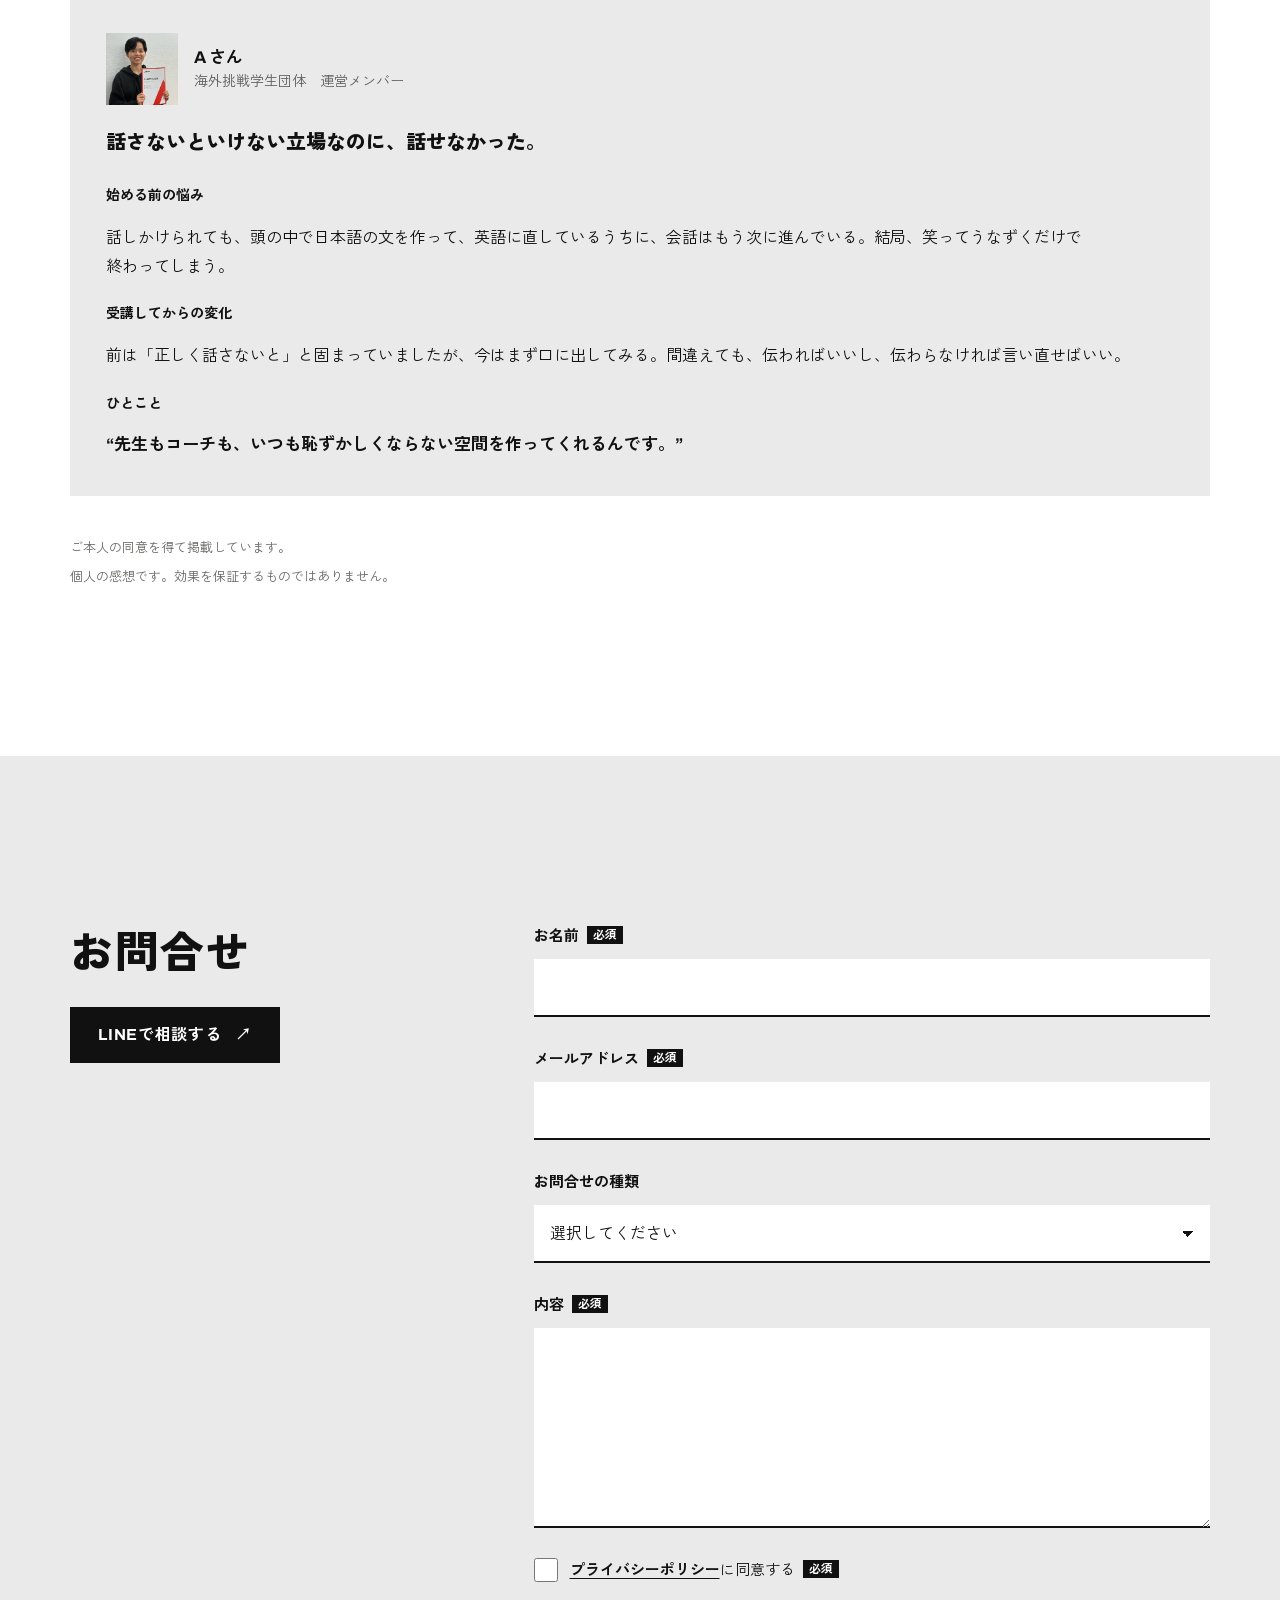
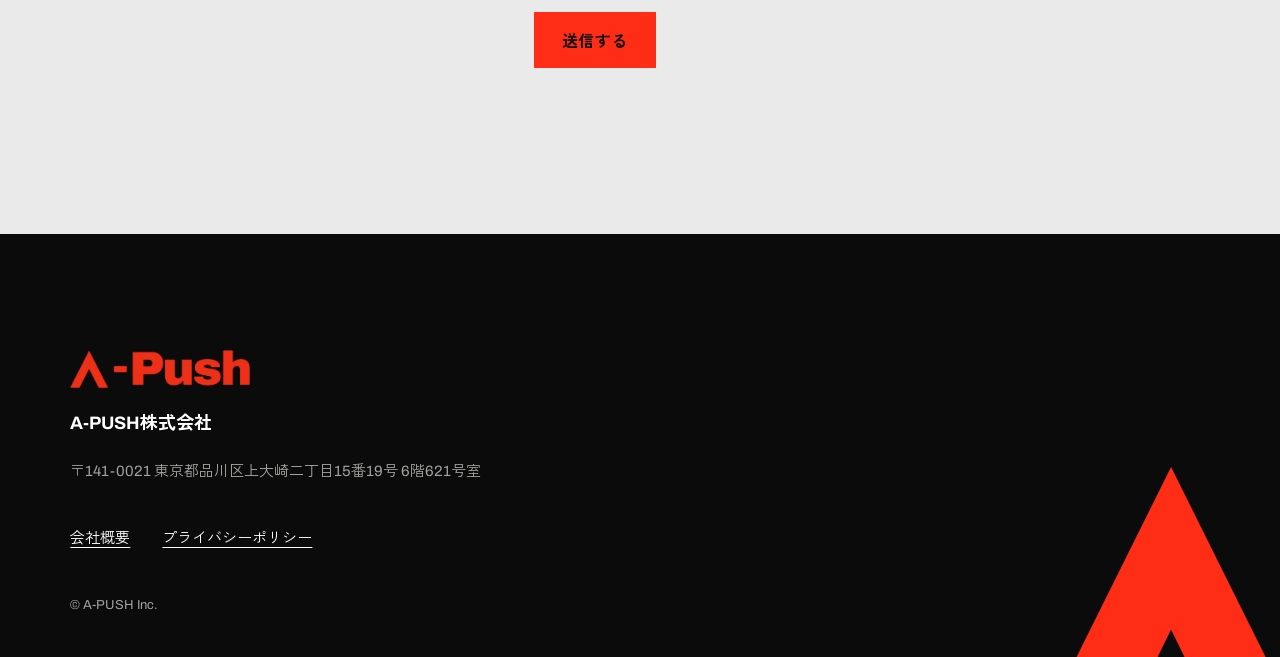
==== commit 82b96c6d: "「こんな自分でも変われた」：Kさん・けいらさんを外し、Aさん（lp.apush.jp の受講者の声）に差し替え Co-Authored-By: Claude Opus 5.5 <noreply@ant" ====
--- a/index.html
+++ b/index.html
@@ -33,20 +33,12 @@
    中身は lp.apush.jp の「お客様の声」から、文をそのまま抜き出したもの。掲載には、ご本人の許可が必要。 */
 const TESTIMONIALS = [
   {
-    photo: "assets/voice-k.jpg", initial: "K", name: "K さん", age: "", job: "3ヶ月コース受講／国際学会でプレゼン",
-    lead: "『My name is...』しか言えなかった私が、3ヶ月後に国際学会で大成功。",
-    before: "正直、学校の英語が本当に苦手で、英会話なんて一切できないレベルでした。",
-    after: "本番では自信を持ってプレゼンができ、国境を越えて充実した人脈を築くことができました。",
-    comment: "あの時踏み出して本当に良かったです。",
-  },
-  {
-    photo: "assets/voice-keira.jpg", initial: "け", name: "けいら さん", age: "", job: "受講中／海外で働くことを目標に受講",
-    pr: "【PR】けいらさんには、受講料を無償とする代わりに、A-PUSH のPR（SNSでの紹介）にご協力いただいています。",
-    lead: "英語は苦手。でも、海外で働く夢は諦めたくなかった。",
-    before: "昔からとにかく英語が苦手でした。文法も単語もややこしくて、覚えることが多すぎて勉強が続かない。",
+    photo: "assets/voice-a.jpg", initial: "A", name: "A さん", age: "", job: "海外挑戦学生団体　運営メンバー",
+    lead: "話さないといけない立場なのに、話せなかった。",
+    before: "話しかけられても、頭の中で日本語の文を作って、英語に直しているうちに、会話はもう次に進んでいる。結局、笑ってうなずくだけで終わってしまう。",
     afterLabel: "受講してからの変化",
-    after: "続けるうちに、気づけば英語が自然と頭に浮かび、口からも出てくるように。自分でもびっくり、革命的でした。",
-    comment: "今では、海外で生活して働く自分の姿を、本気で想像できます。",
+    after: "前は「正しく話さないと」と固まっていましたが、今はまず口に出してみる。間違えても、伝わればいいし、伝わらなければ言い直せばいい。",
+    comment: "先生もコーチも、いつも恥ずかしくならない空間を作ってくれるんです。",
   },
   { photo: "", initial: "", name: "", age: "", job: "", before: "", after: "", comment: "" },
 ];
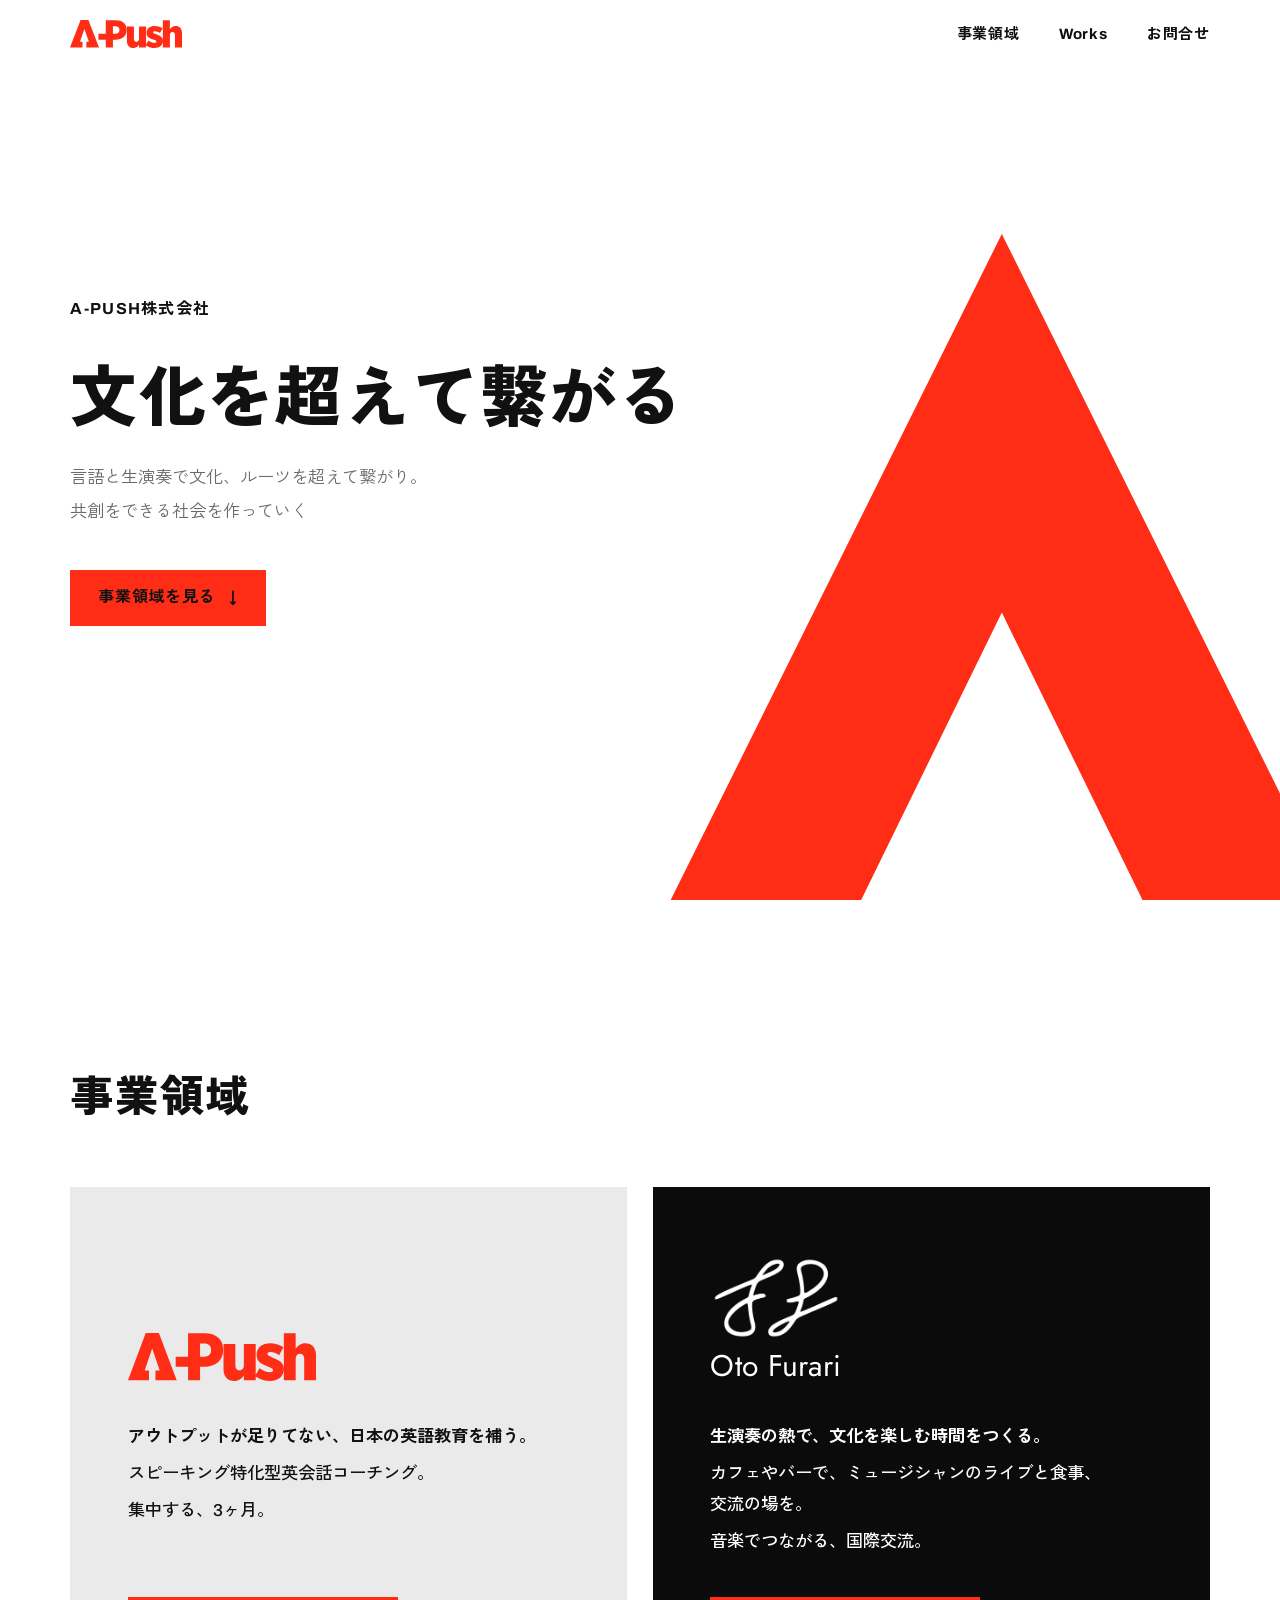
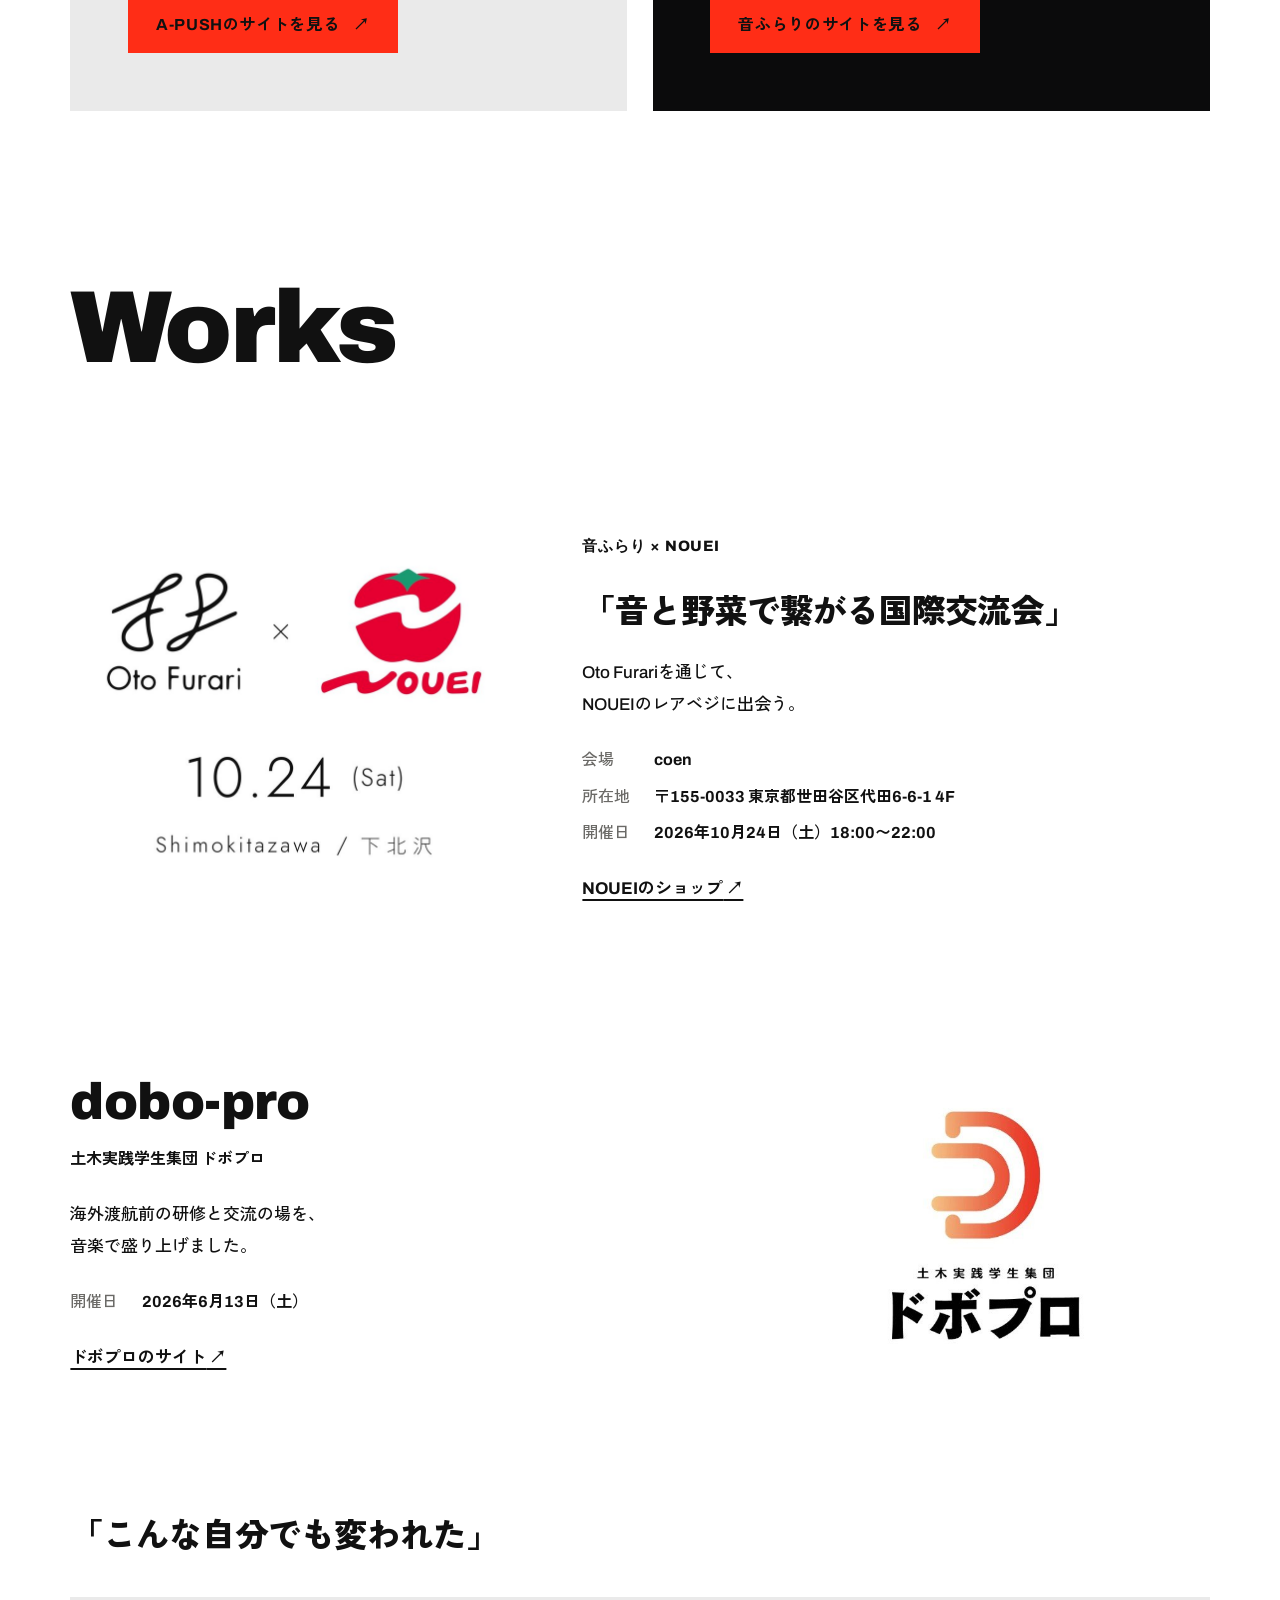
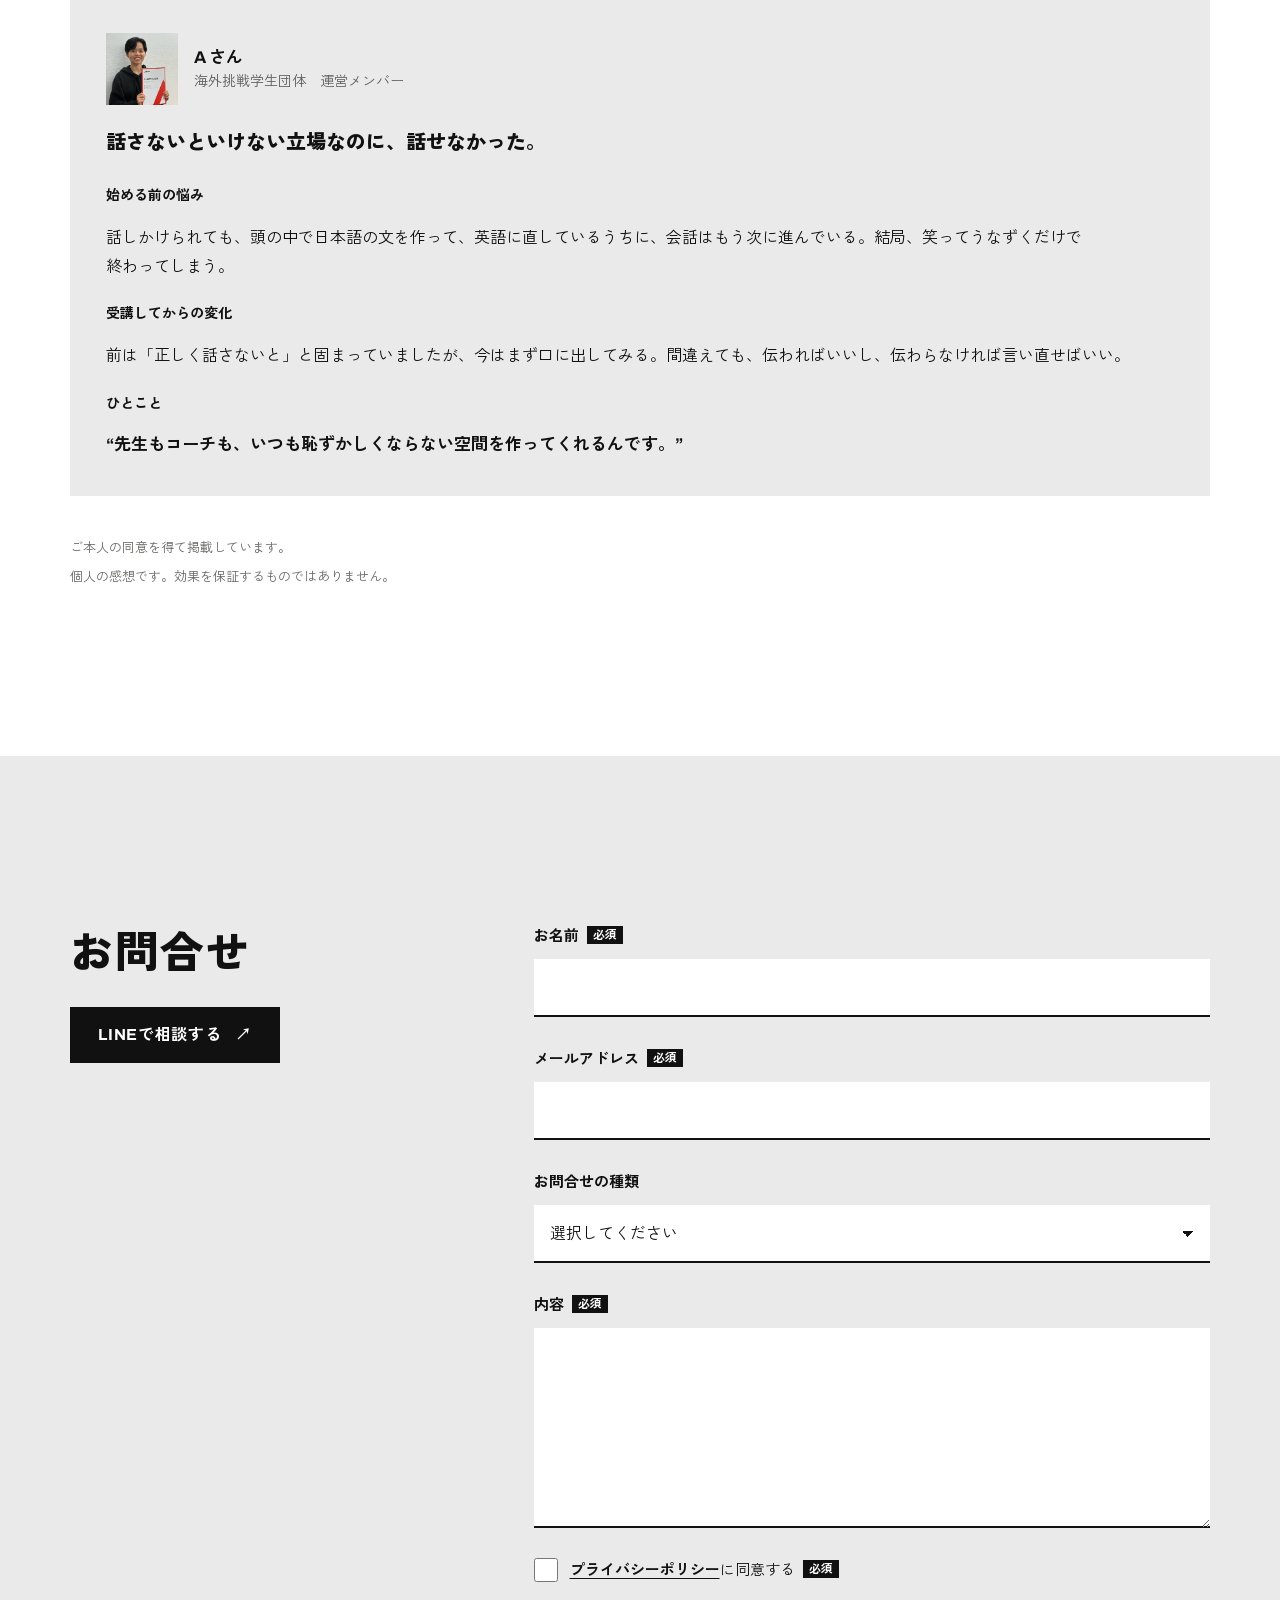
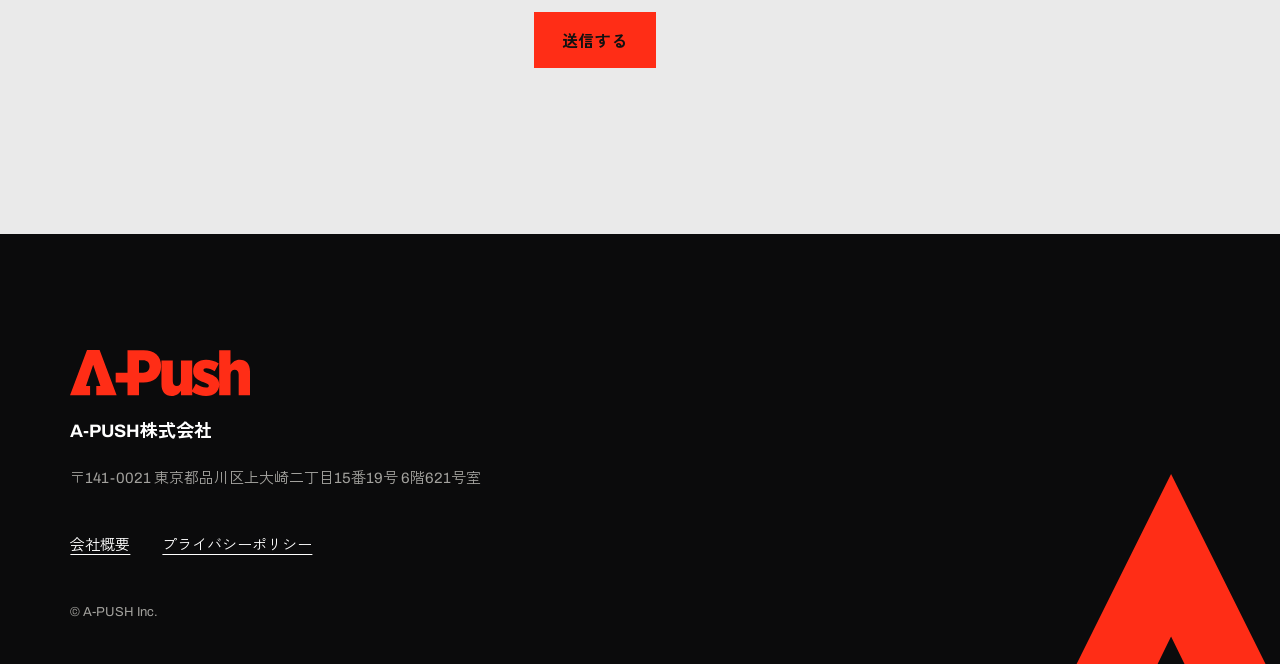
==== commit 6af808f4: "ロゴを新しいA+Pushに差し替え（ヘッダー・事業領域・フッター・ファビコン） Co-Authored-By: Claude Opus 5.5 <noreply@anthropic.com>" ====
--- a/index.html
+++ b/index.html
@@ -358,7 +358,7 @@
 
 <header class="nav">
   <div class="nav__inner">
-    <a class="nav__logo" href="#top" aria-label="A-PUSH株式会社 トップへ"><img src="assets/apush-logo.png" alt="A-Push" width="862" height="186"></a>
+    <a class="nav__logo" href="#top" aria-label="A-PUSH株式会社 トップへ"><img src="assets/apush-logo.svg" alt="A-Push" width="228" height="58"></a>
     <button class="nav__toggle" type="button" aria-expanded="false" aria-controls="nav-menu" aria-label="メニューを開く"><span></span></button>
     <nav class="nav__menu" id="nav-menu" aria-label="メイン">
       <ul class="nav__links">
@@ -389,7 +389,7 @@
     </div>
     <div class="business__pair">
       <article class="biz biz--light" aria-labelledby="biz-apush">
-        <h3 class="biz__logo" id="biz-apush"><img src="assets/apush-logo.png" alt="A-PUSH" width="862" height="186"></h3>
+        <h3 class="biz__logo" id="biz-apush"><img src="assets/apush-logo.svg" alt="A-PUSH" width="228" height="58"></h3>
         <div class="biz__lines">
           <p>アウトプットが足りてない、日本の英語教育を補う。</p>
           <p>スピーキング特化型英会話コーチング。</p>
@@ -520,7 +520,7 @@
 <footer class="footer on-dark">
   <svg class="footer__a" viewBox="0 0 181 182" aria-hidden="true" focusable="false"><polygon points="0,182 90.5,0 181,182 137,182 90.5,87 44,182"/></svg>
   <div class="footer__brand">
-    <img src="assets/apush-logo.png" alt="A-Push" width="862" height="186" loading="lazy">
+    <img src="assets/apush-logo.svg" alt="A-Push" width="228" height="58" loading="lazy">
     <p class="footer__name">A-PUSH株式会社</p>
     <p class="footer__addr">〒141-0021 東京都品川区上大崎二丁目15番19号 6階621号室</p>
   </div>
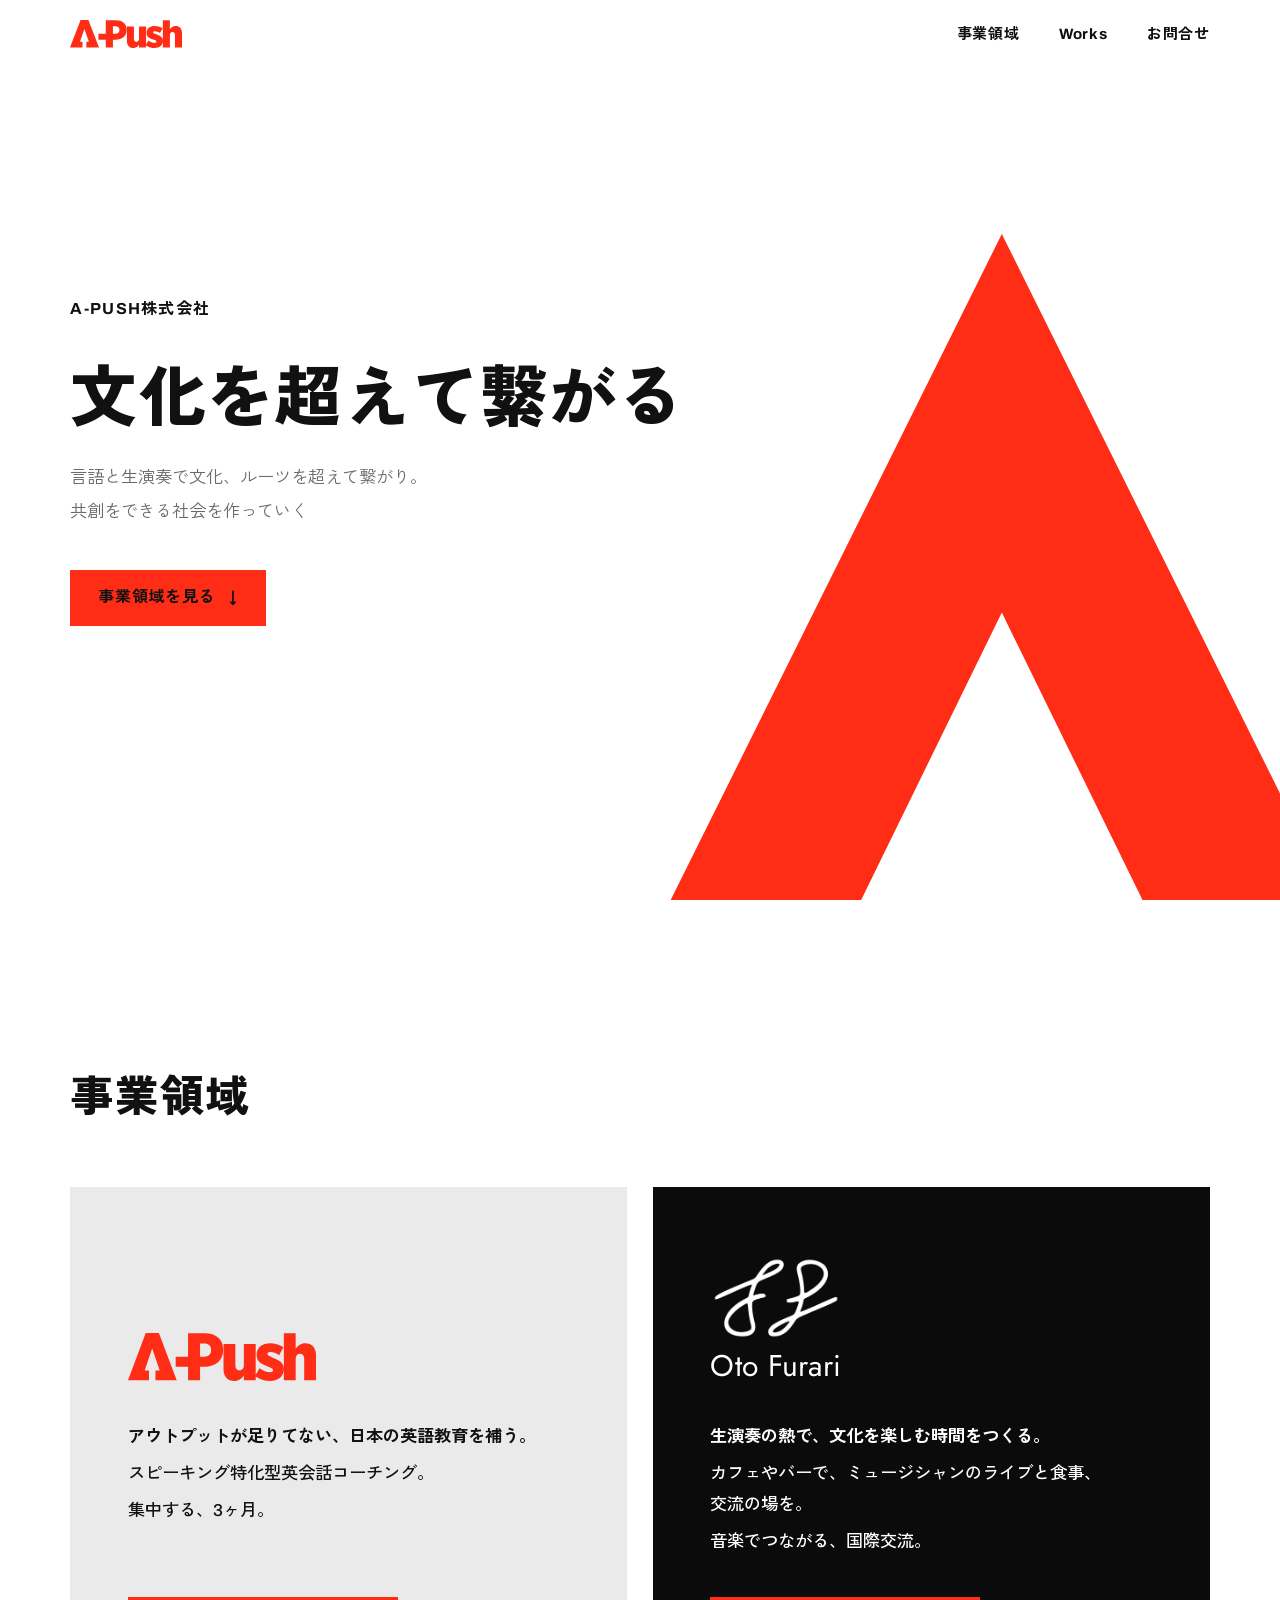
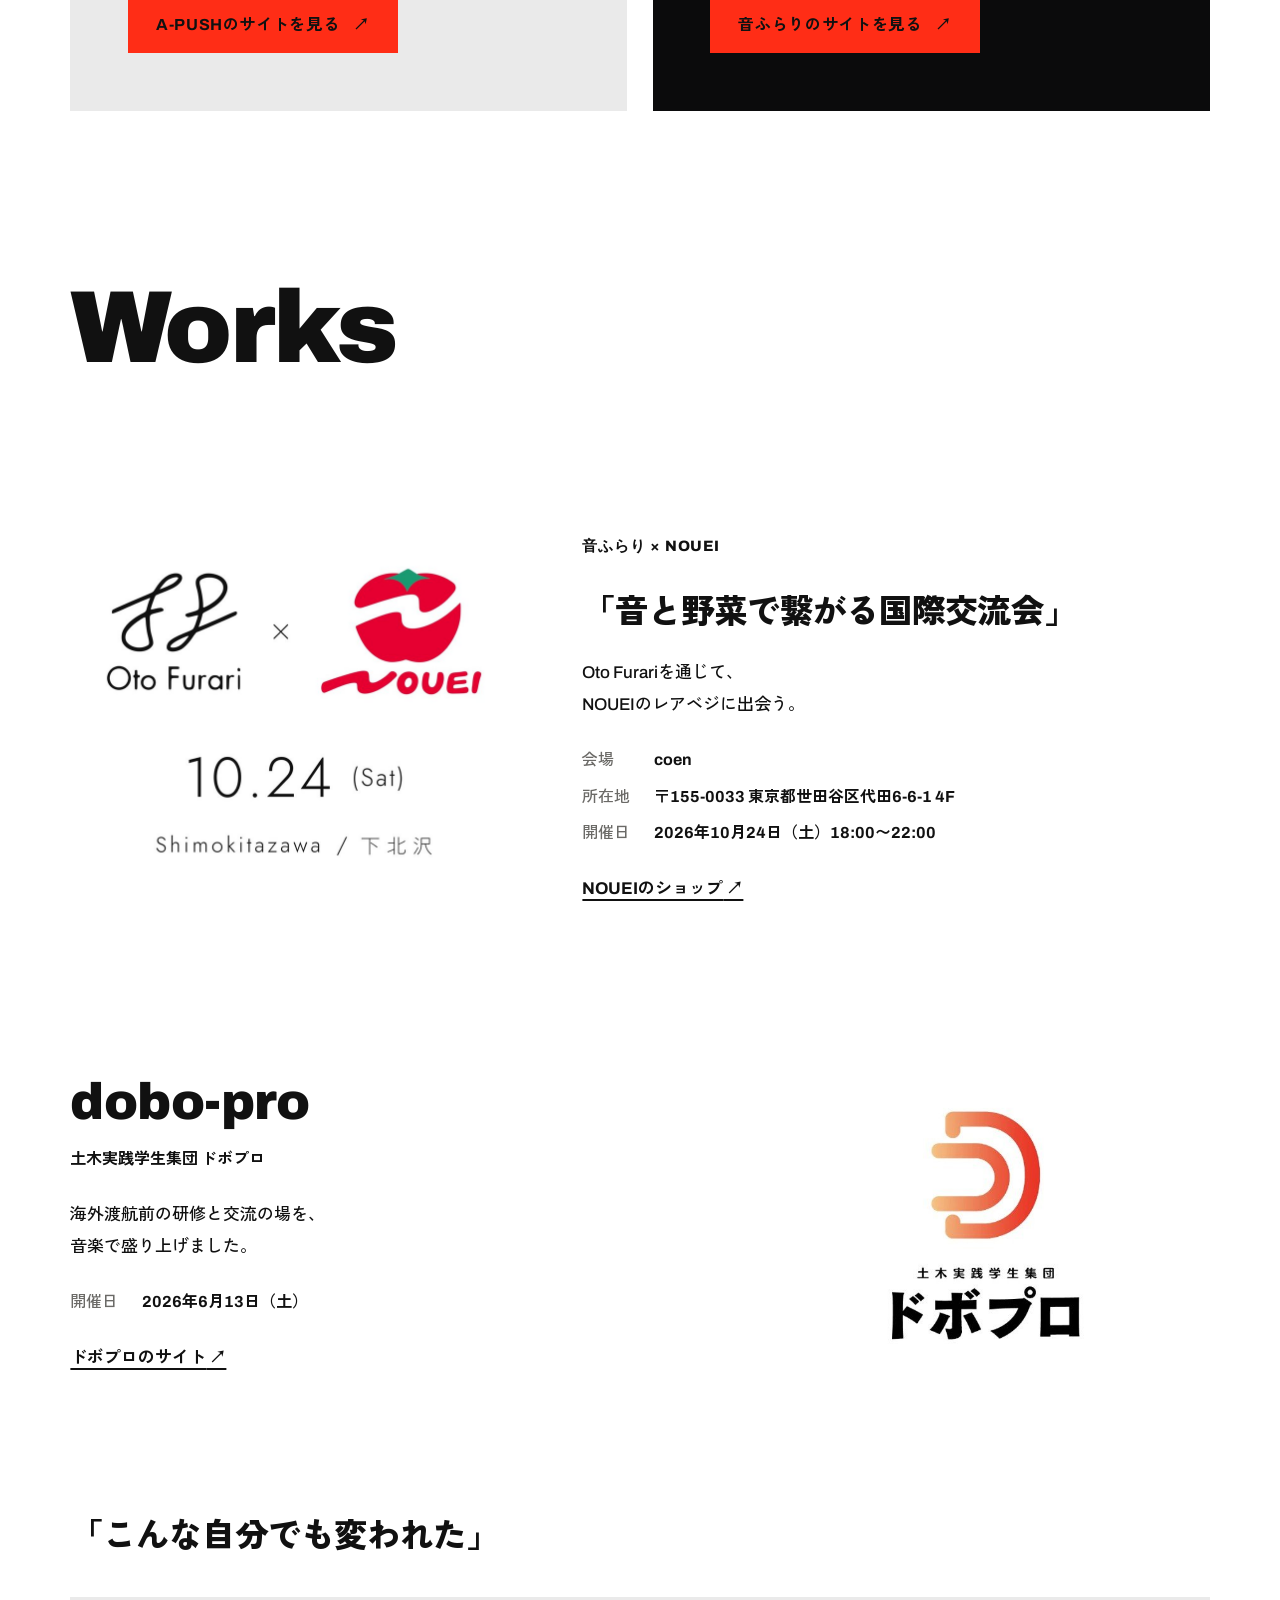
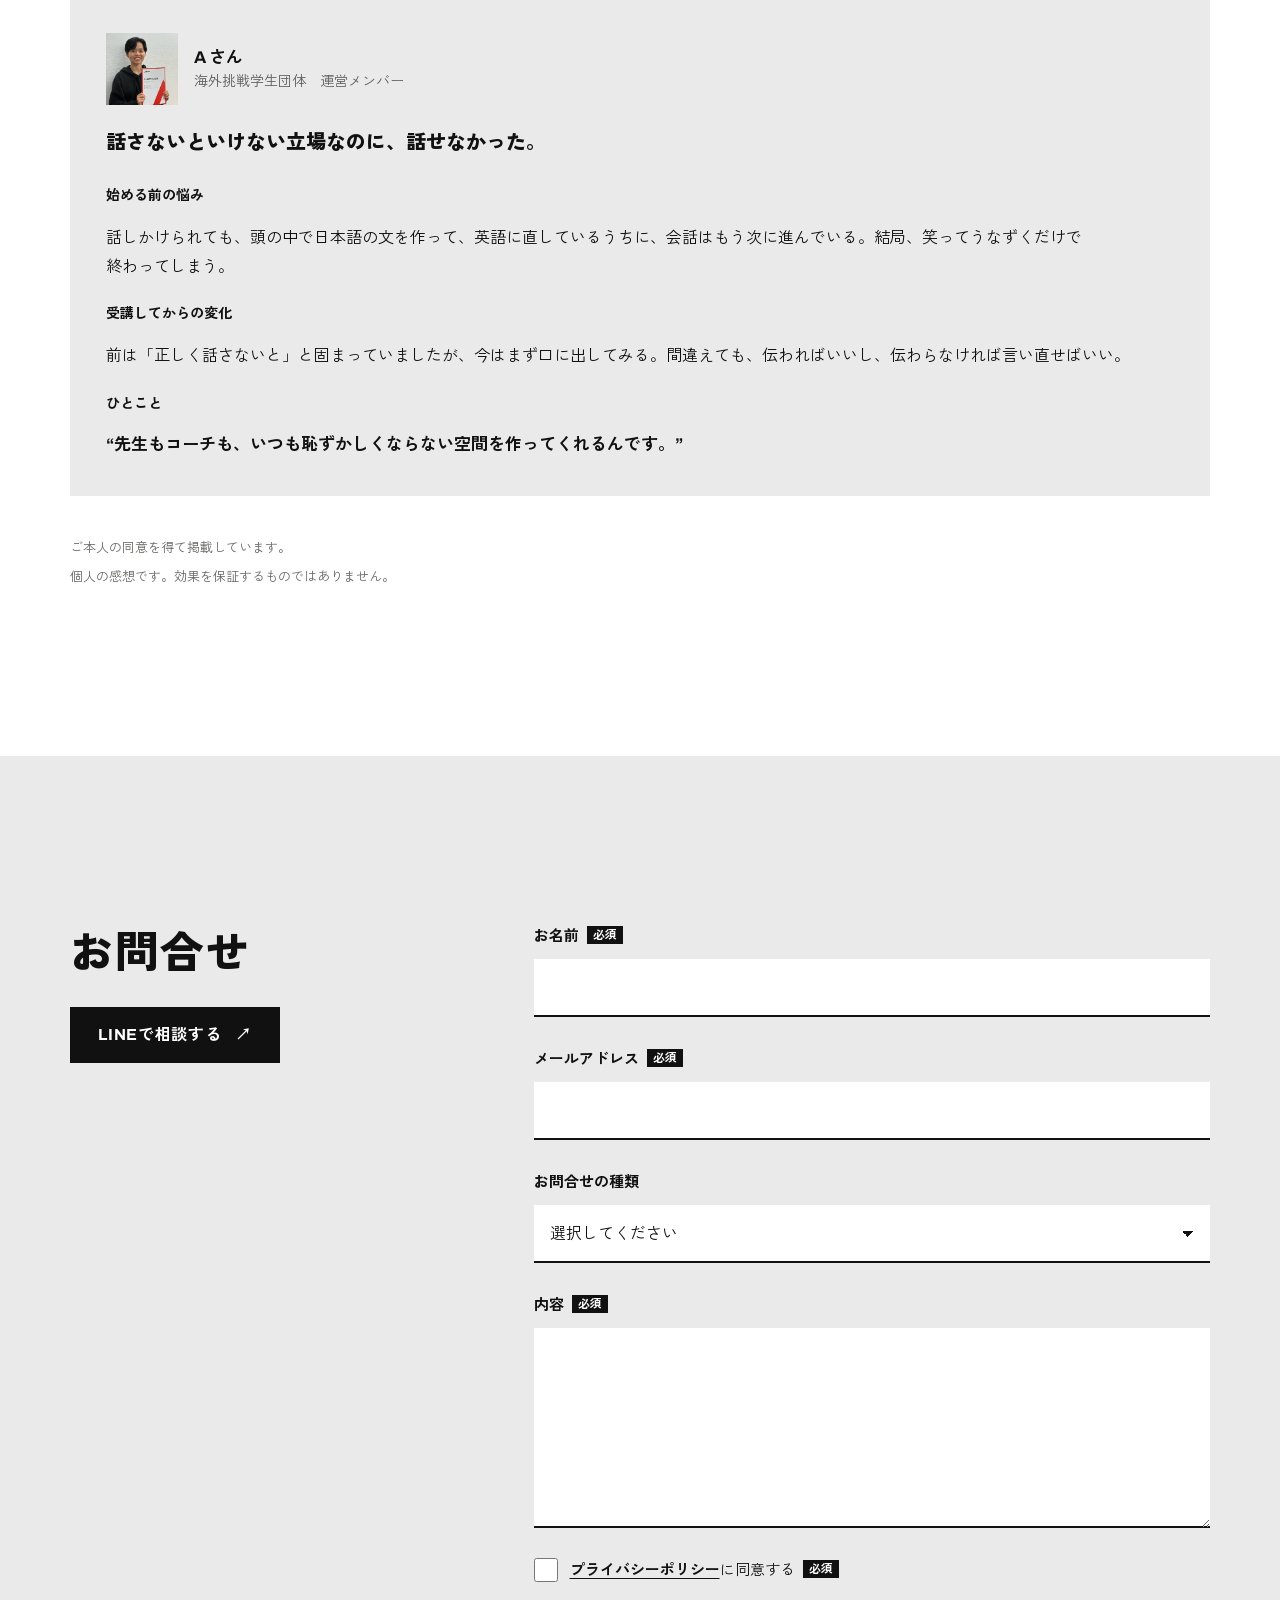
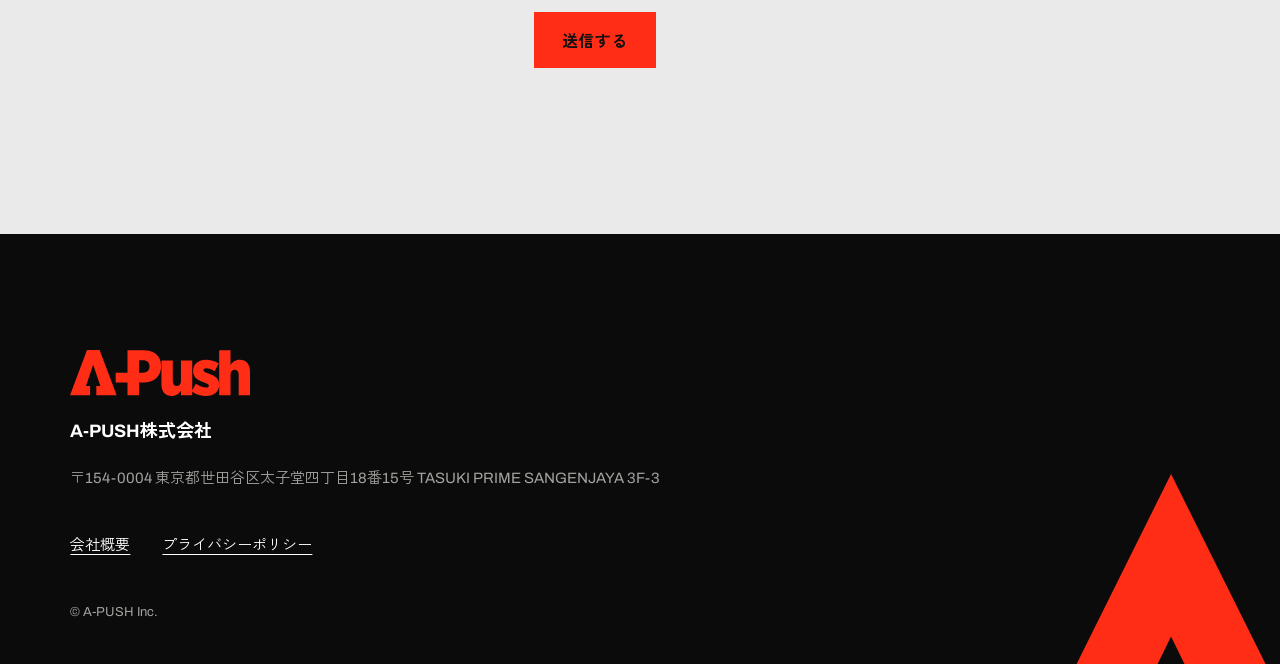
==== commit af3aa6ca: "フッターの住所を本店（三軒茶屋）に Co-Authored-By: Claude Opus 5.5 <noreply@anthropic.com>" ====
--- a/index.html
+++ b/index.html
@@ -522,7 +522,7 @@
   <div class="footer__brand">
     <img src="assets/apush-logo.svg" alt="A-Push" width="228" height="58" loading="lazy">
     <p class="footer__name">A-PUSH株式会社</p>
-    <p class="footer__addr">〒141-0021 東京都品川区上大崎二丁目15番19号 6階621号室</p>
+    <p class="footer__addr">〒154-0004 東京都世田谷区太子堂四丁目18番15号 TASUKI PRIME SANGENJAYA 3F-3</p>
   </div>
   <ul class="footer__links">
     <li><a href="https://lp.apush.jp/company.html" data-config-href="COMPANY_URL" target="_blank" rel="noopener">会社概要</a></li>
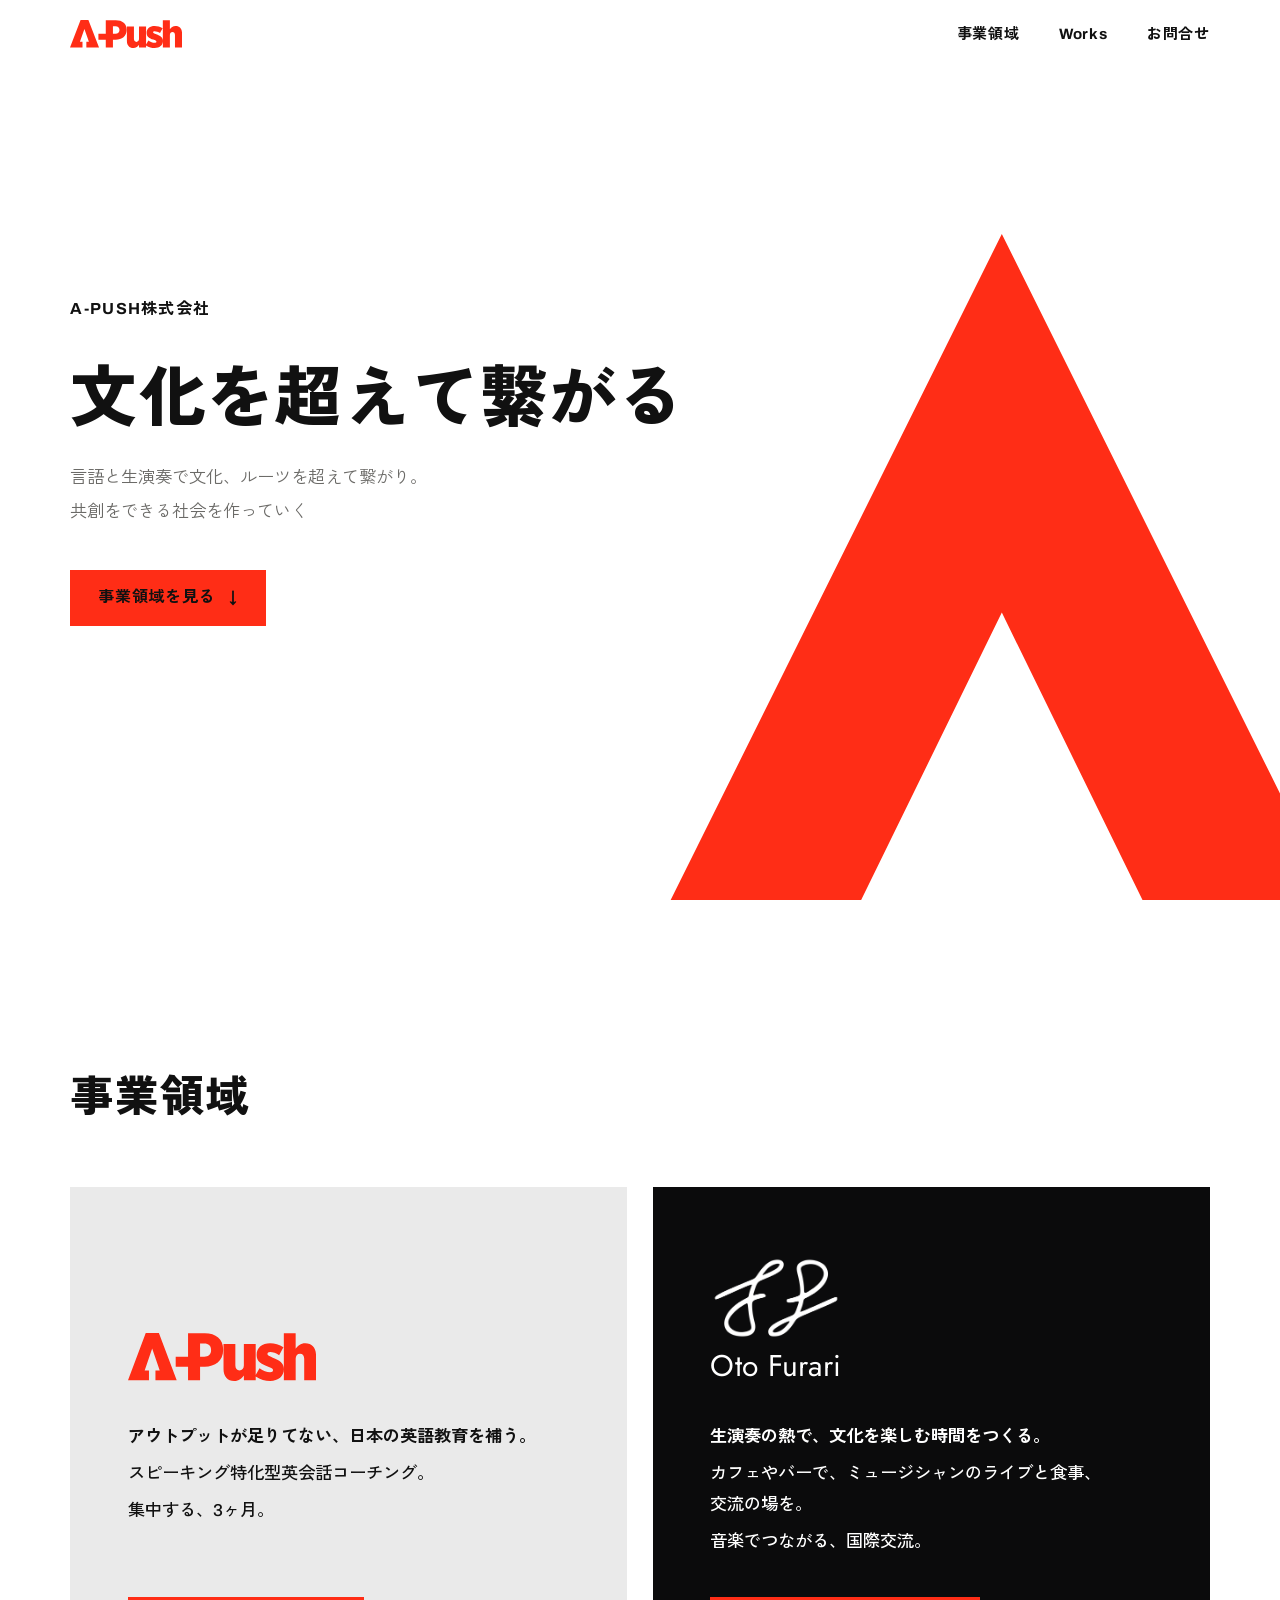
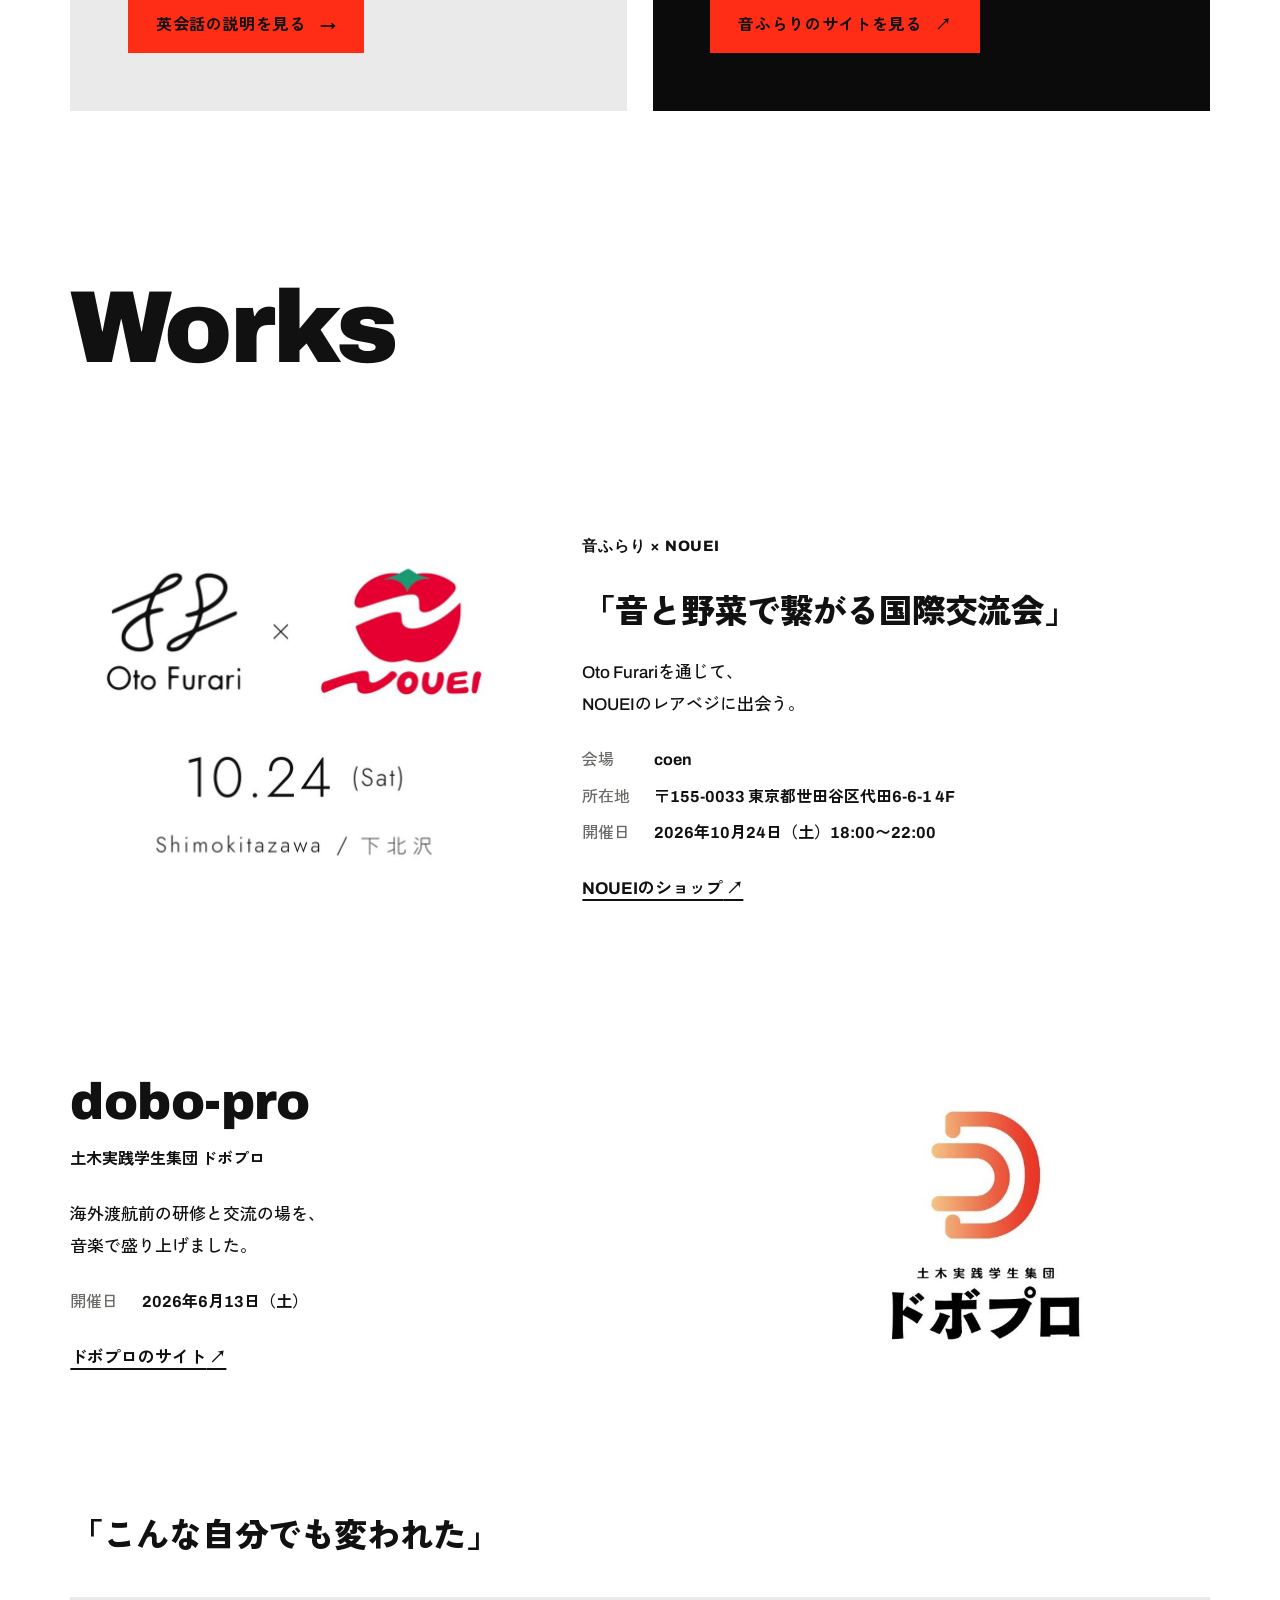
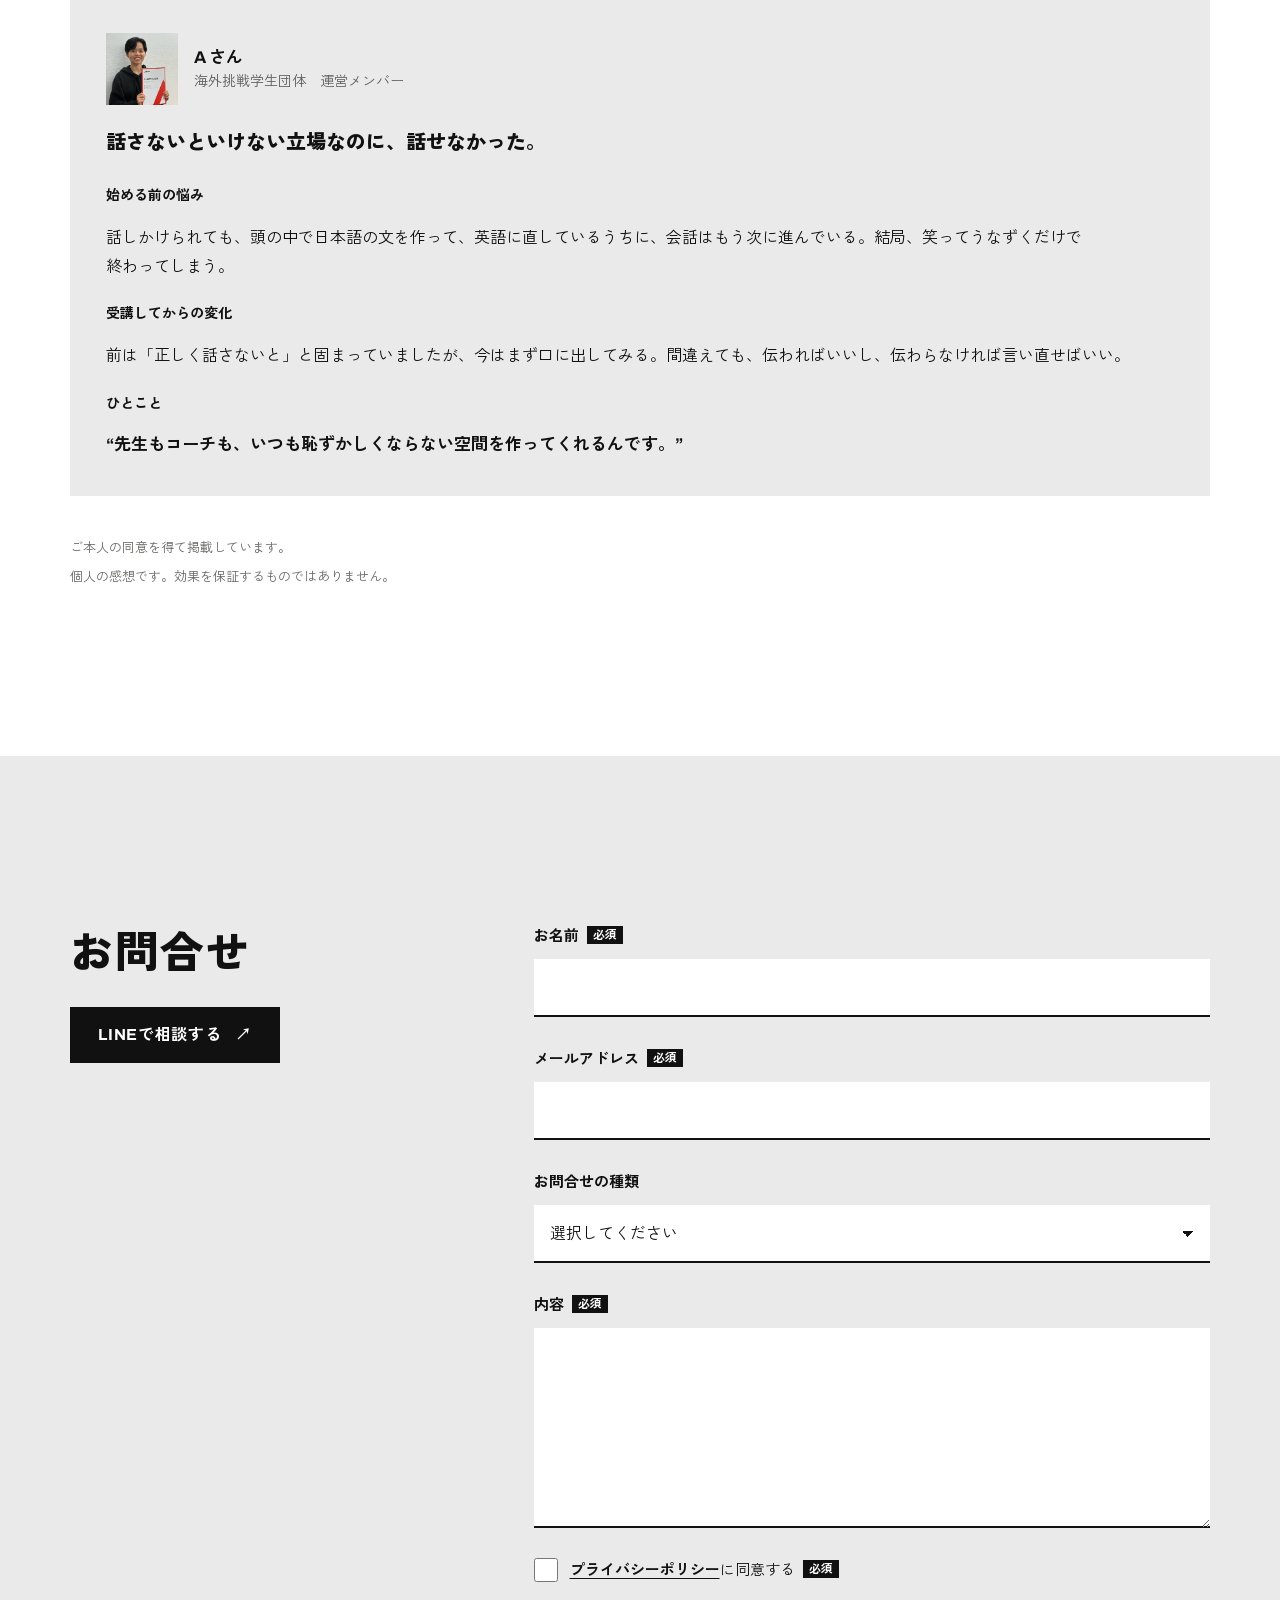
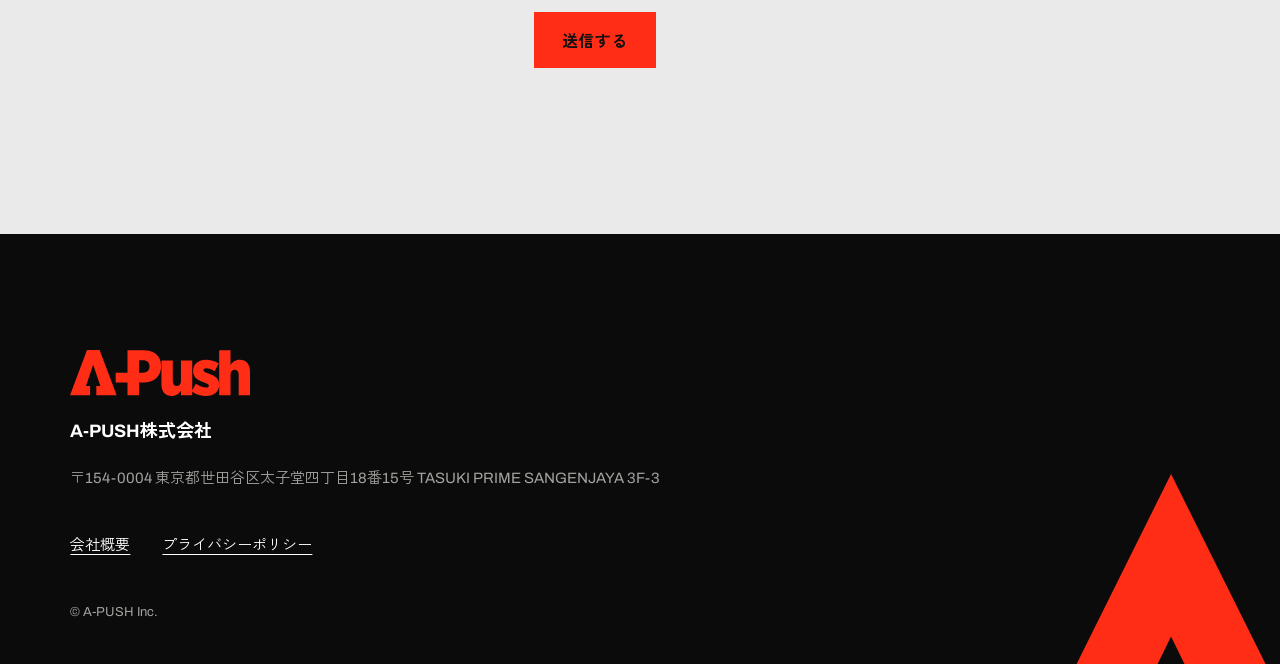
==== commit 5360fffc: "英会話の説明スライド（法人・一般・学生）を足した" ====
--- a/index.html
+++ b/index.html
@@ -395,7 +395,7 @@
           <p>スピーキング特化型英会話コーチング。</p>
           <p>集中する、3ヶ月。</p>
         </div>
-        <a class="btn" href="https://lp.apush.jp/" target="_blank" rel="noopener">A-PUSHのサイトを見る<span class="btn__arrow" aria-hidden="true">↗</span><span class="sr-only">（新しいタブで開く）</span></a>
+        <a class="btn" href="english/">英会話の説明を見る<span class="btn__arrow" aria-hidden="true">→</span></a>
       </article>
       <article class="biz biz--dark on-dark" aria-labelledby="biz-oto">
         <h3 class="biz__logo biz__logo--oto" id="biz-oto"><img src="assets/otofurari-mark.png" alt="音ふらり" width="1200" height="783"><span class="biz__wordmark">Oto Furari</span></h3>
